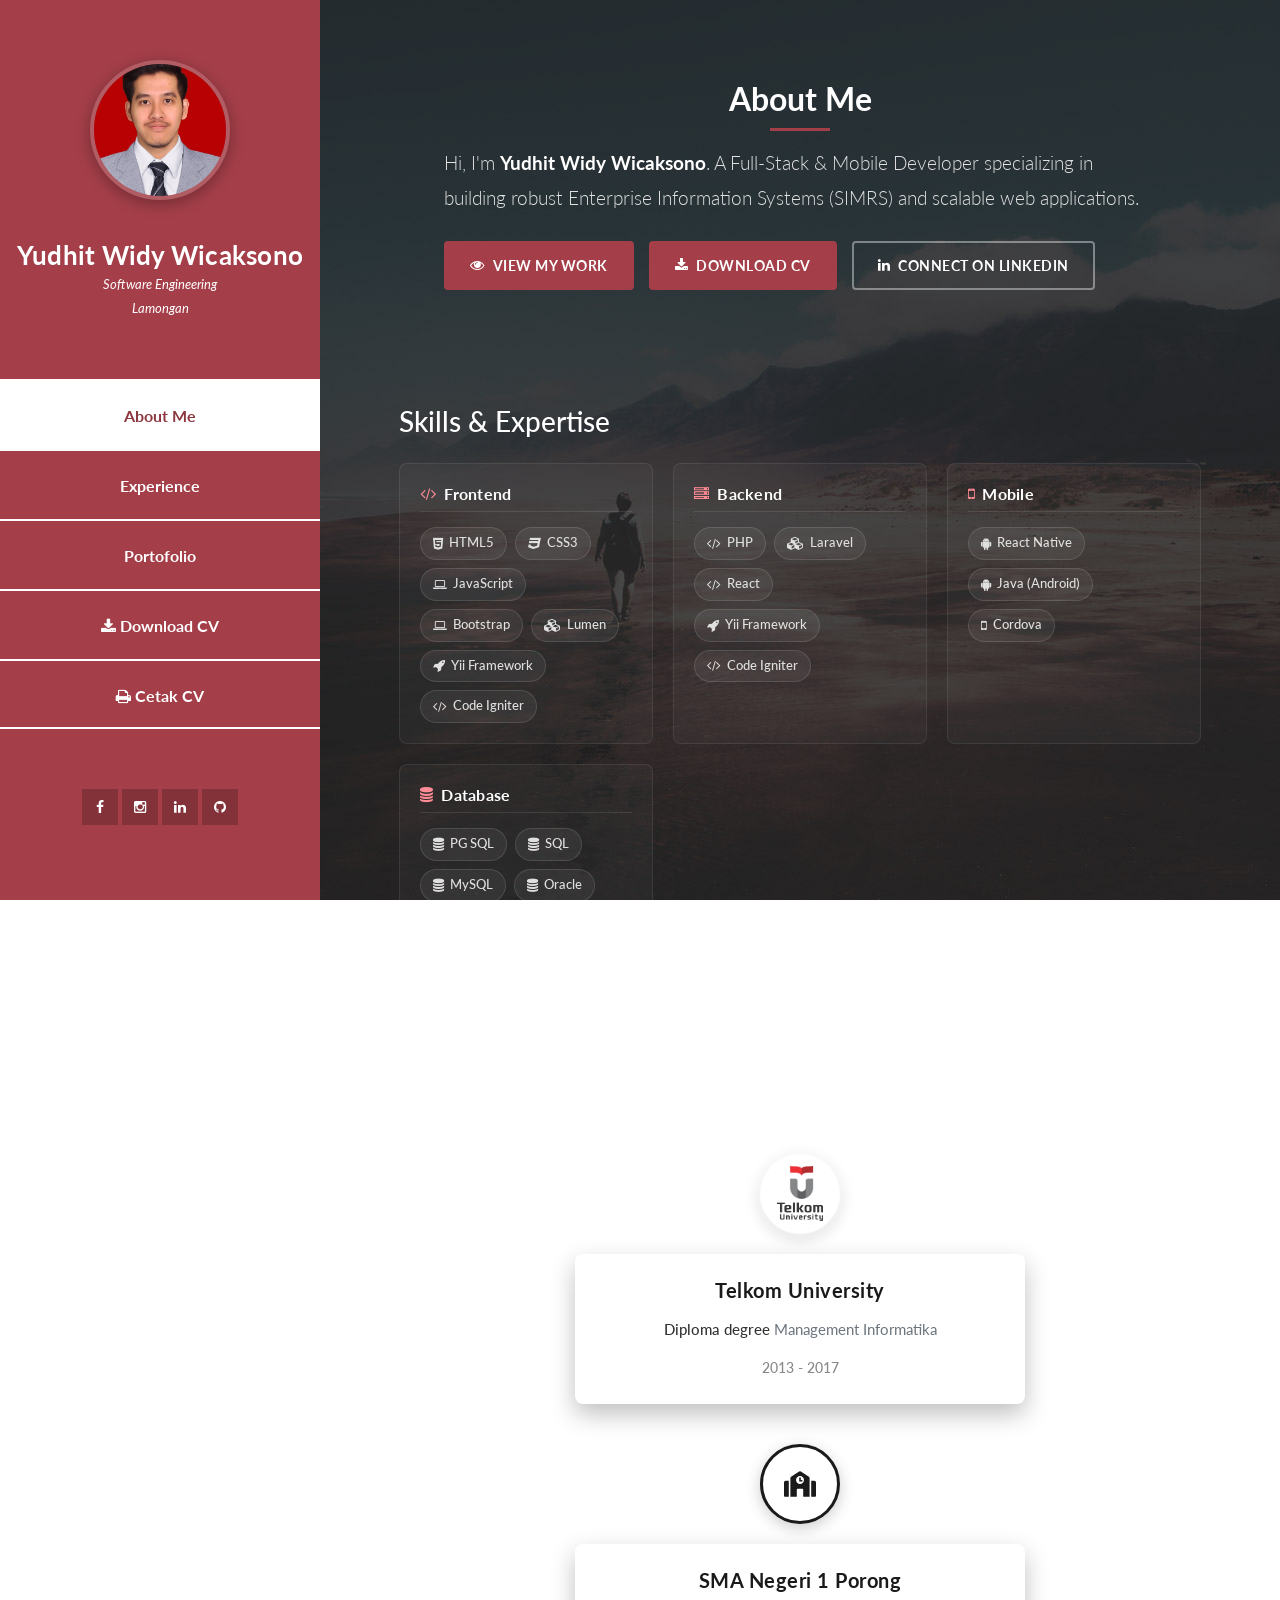
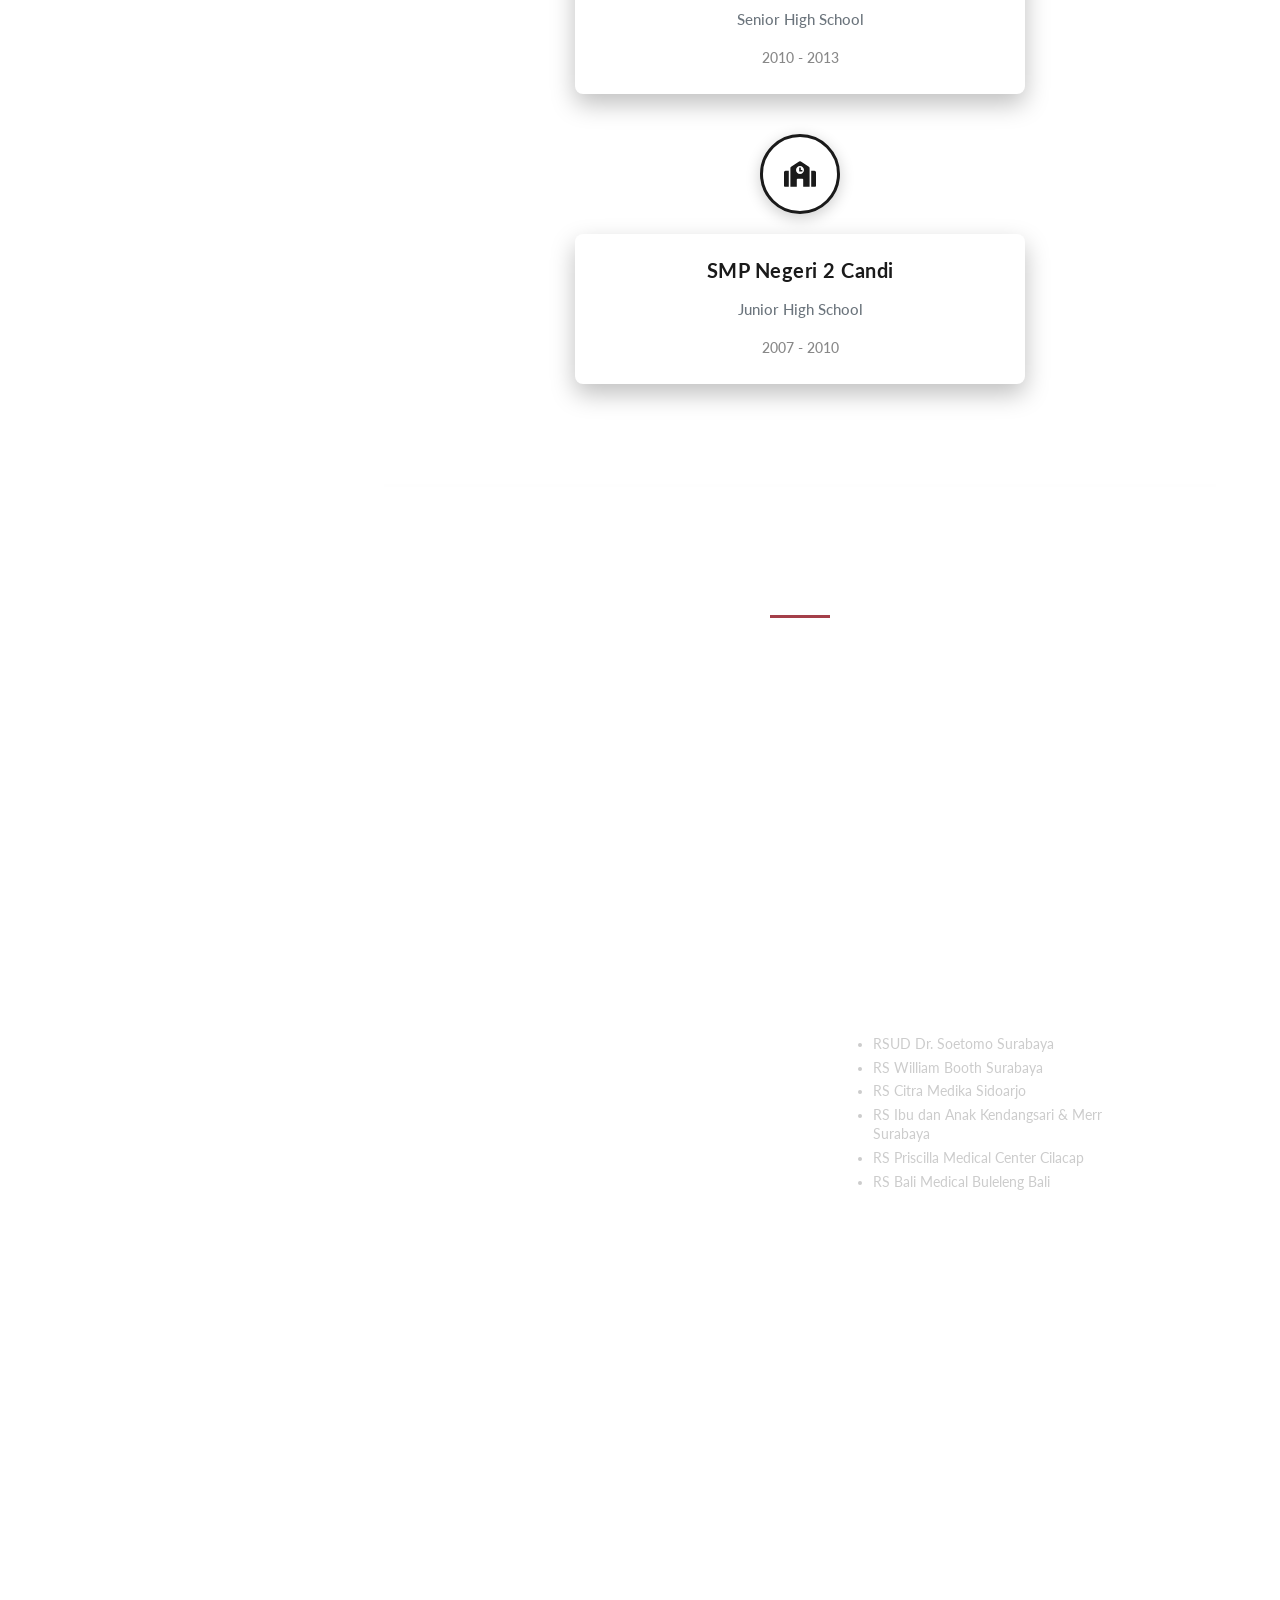
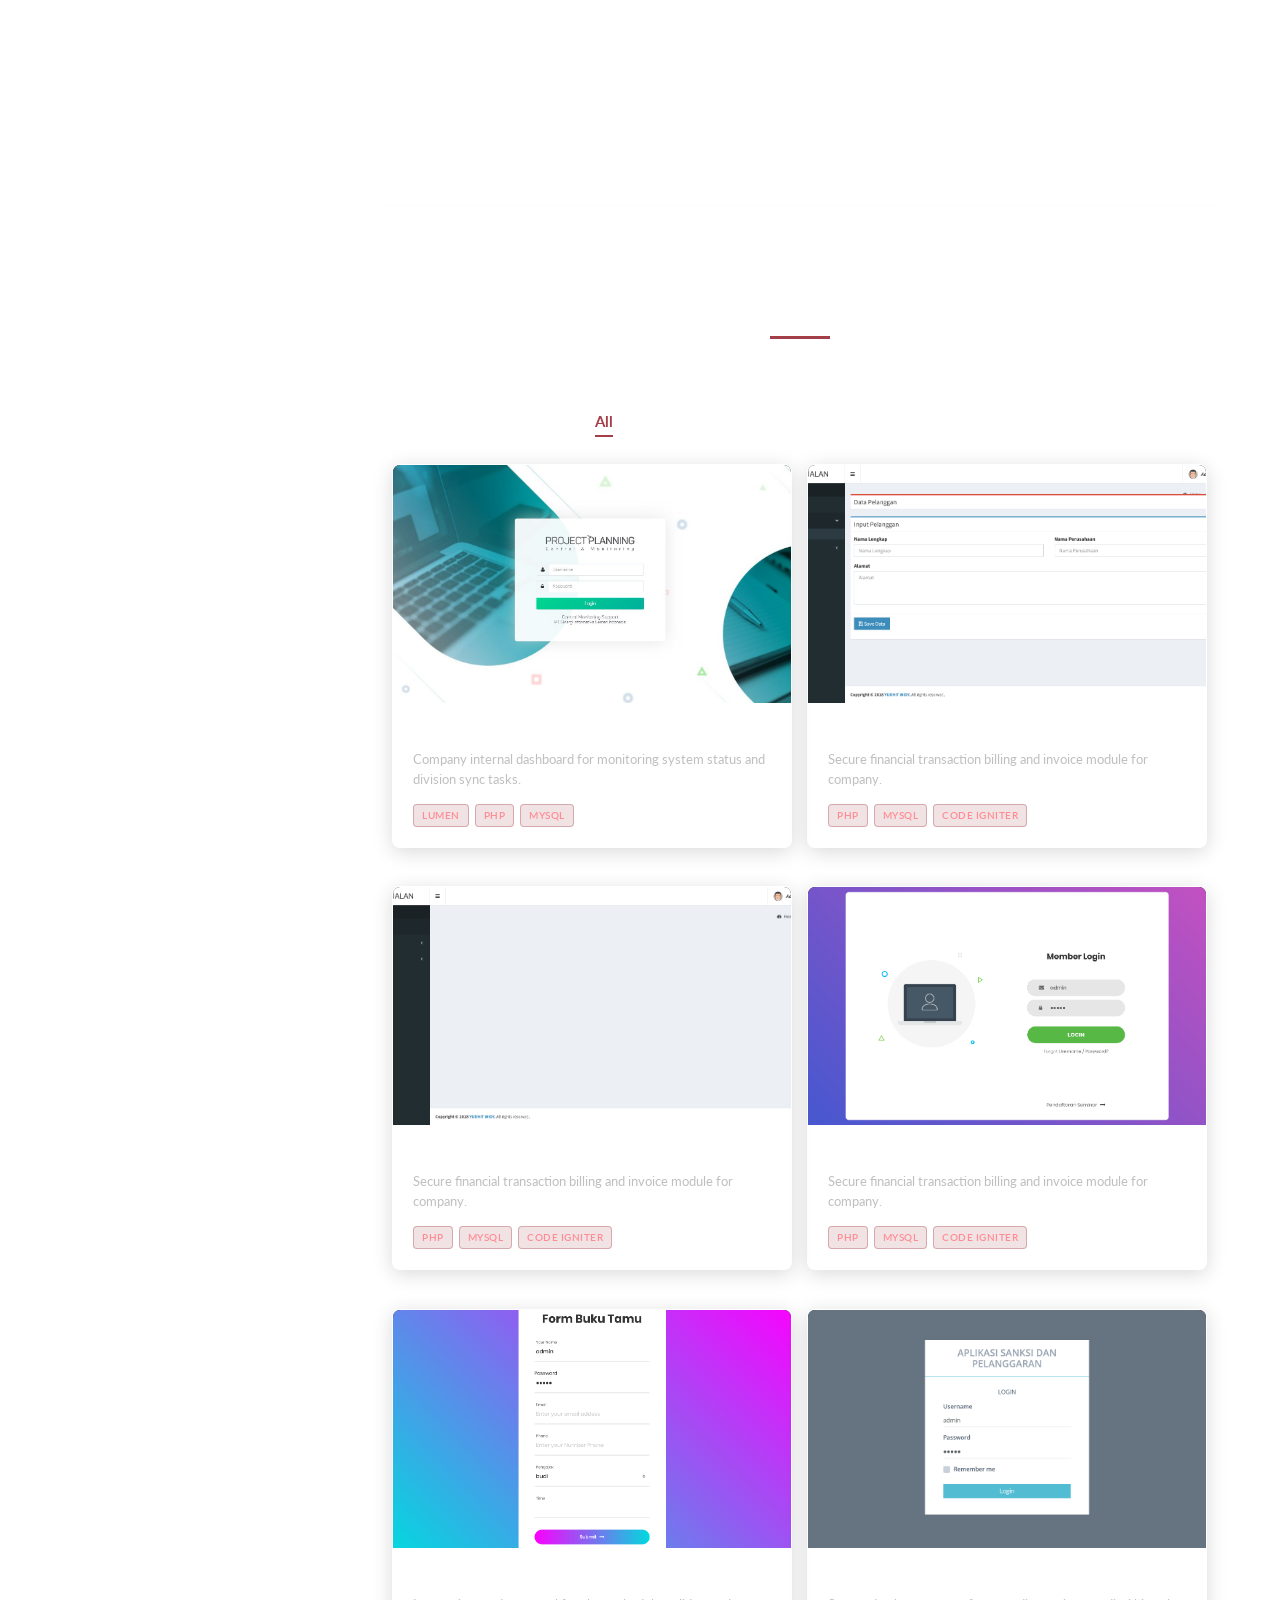
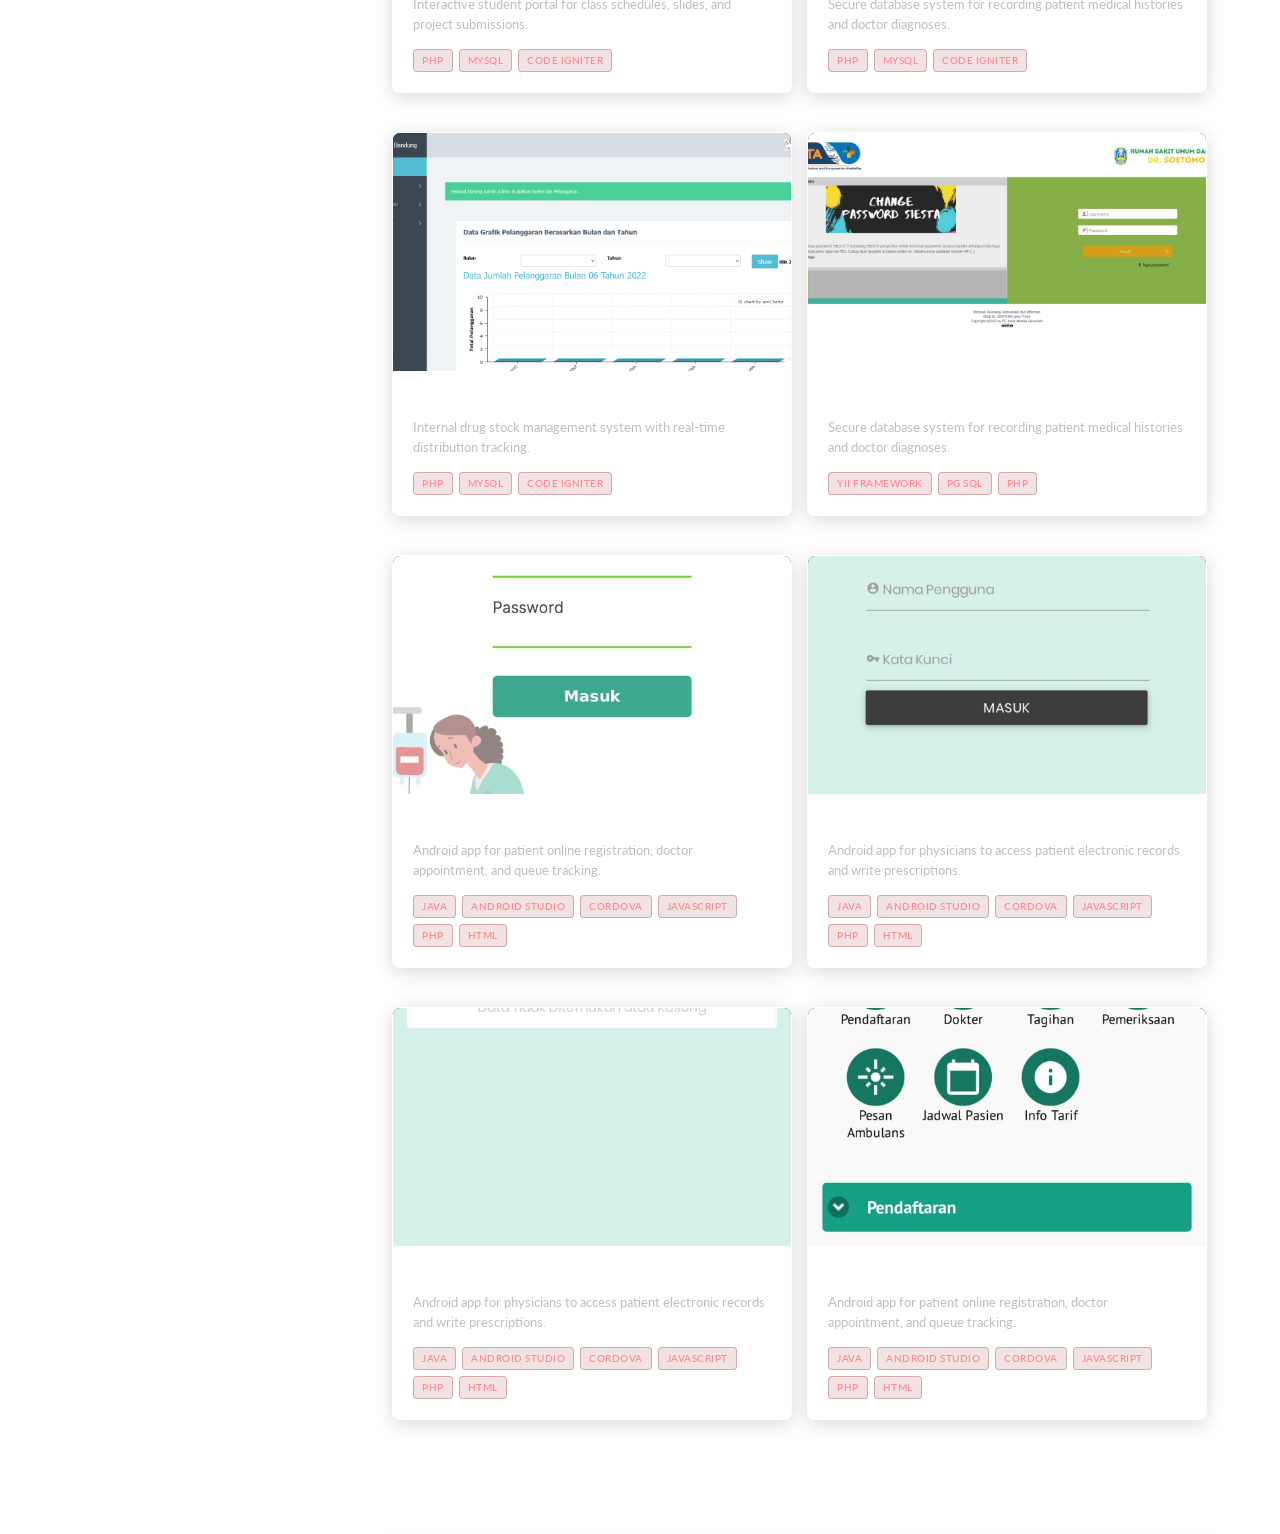
==== index.html @ b68ea15f "Auto update: 2026-10-12 09:58:04" ====
<!DOCTYPE html>
<html lang="en">

<head>
  <meta charset="utf-8" />
  <meta name="viewport" content="width=device-width, initial-scale=1, shrink-to-fit=no" />
  <meta name="description" content="" />
  <meta name="author" content="" />
  <link href="https://fonts.googleapis.com/css?family=Lato:100,300,400,700,900" rel="stylesheet" />

  <title>Portofolio || Yudhit Widy Wicaksono</title>
  <!--
Reflux Template
https://templatemo.com/tm-531-reflux
-->
  <!-- Bootstrap core CSS -->
  <link href="vendor/bootstrap/css/bootstrap.min.css" rel="stylesheet" />

  <!-- Additional CSS Files -->
  <link rel="stylesheet" href="assets/css/fontawesome.css" />
  <link rel="stylesheet" href="assets/css/templatemo-style.css" />
  <link rel="stylesheet" href="assets/css/owl.css" />
  <link rel="stylesheet" href="assets/css/lightbox.css" />
  <link rel="stylesheet" href="assets/css/custom-portfolio.css" />
</head>

<body>
  <div id="page-wraper">
    <!-- Sidebar Menu -->
    <div class="responsive-nav">
      <i class="fa fa-bars" id="menu-toggle"></i>
      <div id="menu" class="menu">
        <i class="fa fa-times" id="menu-close"></i>
        <div class="container">
          <div class="image">
            <a href="#"><img src="assets/images/photo.jpg" alt="" /></a>
          </div>
          <div class="author-content">
            <h4>Yudhit Widy Wicaksono</h4>
            <span>Software Engineering <br> Lamongan</span>
          </div>
          <nav class="main-nav" role="navigation">
            <ul class="main-menu">
              <li><a href="#section1">About Me</a></li>
              <li><a href="#section2">Experience</a></li>
              <li><a href="#section3">Portofolio</a></li>
              <li><a href="CV-Andhika-Widy-Nugroho.pdf" download="CV - Andhika Widy Nugroho.pdf"><i class="fa fa-download"></i> Download CV</a></li>
              <li><a href="cv.html" target="_blank"><i class="fa fa-print"></i> Cetak CV</a></li>
            </ul>
          </nav>
          <div class="social-network">
            <ul class="soial-icons">
              <li>
                <a href="#"><i class="fa fa-facebook"></i></a>
              </li>
              <li>
                <a href="https://www.instagram.com/yudhitwicaksono"><i class="fa fa-instagram"></i></a>
              </li>
              <li>
                <a href="https://www.linkedin.com/in/yudhit-widy-wicaksono-54a5a714a/"><i
                    class="fa fa-linkedin"></i></a>
              </li>
              <li>
                <a href="https://app.circleci.com/pipelines/github/yudhitwicaksono"><i class="fa fa-github"></i></a>
              </li>
            </ul>
          </div>
        </div>
      </div>
    </div>

    <section class="section about-me" id="section1" data-section="section1">
      <div class="container">
        <div class="section-heading">
          <h2>About Me</h2>
          <div class="line-dec"></div>
          <p class="hero-hook">
            Hi, I'm <strong>Yudhit Widy Wicaksono</strong>. A Full-Stack & Mobile Developer specializing in building
            robust Enterprise Information Systems (SIMRS) and scalable web applications.
          </p>
          <div class="cta-container">
            <a href="#section3" class="btn-custom btn-custom-primary"><i class="fa fa-eye"></i> View My Work</a>
            <a href="CV-Andhika-Widy-Nugroho.pdf" download="CV - Andhika Widy Nugroho.pdf" class="btn-custom btn-custom-primary"><i class="fa fa-download"></i> Download CV</a>
            <a href="https://www.linkedin.com/in/yudhit-widy-wicaksono-54a5a714a/" target="_blank"
              class="btn-custom btn-custom-secondary"><i class="fa fa-linkedin"></i> Connect on LinkedIn</a>
          </div>
        </div>
        <div class="left-image-post">
          <div class="row">
            <div class="col-md-12">
              <h3>Skills & Expertise</h3>
              <div class="skills-grid">

                <!-- Frontend Category -->
                <div class="skill-category">
                  <h4><i class="fa fa-code"></i> Frontend</h4>
                  <div class="skill-badges">
                    <span class="skill-badge"><i class="fa fa-html5"></i> HTML5</span>
                    <span class="skill-badge"><i class="fa fa-css3"></i> CSS3</span>
                    <span class="skill-badge"><i class="fa fa-laptop"></i> JavaScript</span>
                    <span class="skill-badge"><i class="fa fa-laptop"></i> Bootstrap</span>
                    <span class="skill-badge"><i class="fa fa-cubes"></i> Lumen</span>
                    <span class="skill-badge"><i class="fa fa-rocket"></i> Yii Framework</span>
                    <span class="skill-badge"><i class="fa fa-code"></i> Code Igniter</span>
                  </div>
                </div>

                <!-- Backend Category -->
                <div class="skill-category">
                  <h4><i class="fa fa-server"></i> Backend</h4>
                  <div class="skill-badges">
                    <span class="skill-badge"><i class="fa fa-code"></i> PHP</span>
                    <span class="skill-badge"><i class="fa fa-cubes"></i> Laravel</span>
                    <span class="skill-badge"><i class="fa fa-code"></i> React</span>
                    <span class="skill-badge"><i class="fa fa-rocket"></i> Yii Framework</span>
                    <span class="skill-badge"><i class="fa fa-code"></i> Code Igniter</span>
                  </div>
                </div>

                <!-- Mobile Category -->
                <div class="skill-category">
                  <h4><i class="fa fa-mobile"></i> Mobile</h4>
                  <div class="skill-badges">
                    <span class="skill-badge"><i class="fa fa-android"></i> React Native</span>
                    <span class="skill-badge"><i class="fa fa-android"></i> Java (Android)</span>
                    <span class="skill-badge"><i class="fa fa-mobile"></i> Cordova</span>
                  </div>
                </div>

                <!-- Database Category -->
                <div class="skill-category">
                  <h4><i class="fa fa-database"></i> Database</h4>
                  <div class="skill-badges">
                    <span class="skill-badge"><i class="fa fa-database"></i> PG SQL</span>
                    <span class="skill-badge"><i class="fa fa-database"></i> SQL</span>
                    <span class="skill-badge"><i class="fa fa-database"></i> MySQL</span>
                    <span class="skill-badge"><i class="fa fa-database"></i> Oracle</span>
                  </div>
                </div>

              </div>
            </div>
          </div>
        </div>
        <div class="right-image-post">
          <div class="row">
            <div class="col-md-12">
              <div class="education-section">
                <h3>Education</h3>
                <div class="timeline-container">
                  <div class="timeline-line"></div>
                  <!-- Telkom University Node -->
                  <div class="timeline-item">
                    <div class="timeline-node timeline-node-glow">
                      <img src="assets/images/telkom-logo.png" alt="Telkom University Logo" class="timeline-logo" />
                    </div>
                    <div class="timeline-card">
                      <h4>Telkom University</h4>
                      <p class="timeline-subtitle">Diploma degree <span class="text-muted">Management Informatika</span>
                      </p>
                      <p class="timeline-date">2013 - 2017</p>
                    </div>
                  </div>
                  <!-- SMA Negeri 1 Porong Node -->
                  <div class="timeline-item">
                    <div class="timeline-node timeline-node-dark-border">
                      <svg class="timeline-svg" xmlns="http://www.w3.org/2000/svg" viewBox="0 0 640 512">
                        <path fill="currentColor"
                          d="M0 224v272c0 8.84 7.16 16 16 16h80V192H32c-17.67 0-32 14.33-32 32zm360-48h-24v-40c0-4.42-3.58-8-8-8h-16c-4.42 0-8 3.58-8 8v64c0 4.42 3.58 8 8 8h48c4.42 0 8-3.58 8-8v-16c0-4.42-3.58-8-8-8zm137.75-63.96l-160-106.67a32.02 32.02 0 0 0-35.5 0l-160 106.67A32.002 32.002 0 0 0 128 138.66V512h128V368c0-8.84 7.16-16 16-16h96c8.84 0 16 7.16 16 16v144h128V138.67c0-10.7-5.35-20.7-14.25-26.63zM320 256c-44.18 0-80-35.82-80-80s35.82-80 80-80 80 35.82 80 80-35.82 80-80 80zm288-64h-64v320h80c8.84 0 16-7.16 16-16V224c0-17.67-14.33-32-32-32z" />
                      </svg>
                    </div>
                    <div class="timeline-card">
                      <h4>SMA Negeri 1 Porong</h4>
                      <p class="timeline-subtitle text-muted">Senior High School</p>
                      <p class="timeline-date">2010 - 2013</p>
                    </div>
                  </div>
                  <!-- SMP Negeri 2 Candi Node -->
                  <div class="timeline-item">
                    <div class="timeline-node timeline-node-dark-border">
                      <svg class="timeline-svg" xmlns="http://www.w3.org/2000/svg" viewBox="0 0 640 512">
                        <path fill="currentColor"
                          d="M0 224v272c0 8.84 7.16 16 16 16h80V192H32c-17.67 0-32 14.33-32 32zm360-48h-24v-40c0-4.42-3.58-8-8-8h-16c-4.42 0-8 3.58-8 8v64c0 4.42 3.58 8 8 8h48c4.42 0 8-3.58 8-8v-16c0-4.42-3.58-8-8-8zm137.75-63.96l-160-106.67a32.02 32.02 0 0 0-35.5 0l-160 106.67A32.002 32.002 0 0 0 128 138.66V512h128V368c0-8.84 7.16-16 16-16h96c8.84 0 16 7.16 16 16v144h128V138.67c0-10.7-5.35-20.7-14.25-26.63zM320 256c-44.18 0-80-35.82-80-80s35.82-80 80-80 80 35.82 80 80-35.82 80-80 80zm288-64h-64v320h80c8.84 0 16-7.16 16-16V224c0-17.67-14.33-32-32-32z" />
                      </svg>
                    </div>
                    <div class="timeline-card">
                      <h4>SMP Negeri 2 Candi</h4>
                      <p class="timeline-subtitle text-muted">Junior High School</p>
                      <p class="timeline-date">2007 - 2010</p>
                    </div>
                  </div>
                </div>
              </div>
            </div>
          </div>
        </div>
      </div>
    </section>

    <section class="section my-services" id="section2" data-section="section2">
      <div class="container">
        <div class="section-heading">
          <h2>Work Experience</h2>
          <div class="line-dec"></div>
        </div>
        <!-- Row 1: RSUD Dr Soetomo & PT Inova Medika Solusindo -->
        <div class="row">
          <div class="col-md-6">
            <div class="service-item">
              <h4>Senior Web & Mobile Developer</h4>
              <h4>RSUD Dr Soetomo</h4>
              <p>
                Directing the continuous development and integration of the web-based Hospital Information System
                (SIMRS) and upcoming mobile health applications, ensuring high availability, compliance, and optimized
                performance for medical staff and patients.<br><br>
                Oktober 2022 - Present
              </p>
            </div>
          </div>
          <div class="col-md-6">
            <div class="service-item">
              <h4>Senior Web & Mobile Developer</h4>
              <h4>PT. Inova Medika Solusindo</h4>
              <p>
                Designed and developed core modules for the Hospital Information System (SIMRS) using Yii Framework,
                successfully deployed across 6+ major hospitals to improve administrative workflow efficiency:
              <ul class="hospital-list">
                <li>RSUD Dr. Soetomo Surabaya</li>
                <li>RS William Booth Surabaya</li>
                <li>RS Citra Medika Sidoarjo</li>
                <li>RS Ibu dan Anak Kendangsari & Merr Surabaya</li>
                <li>RS Priscilla Medical Center Cilacap</li>
                <li>RS Bali Medical Buleleng Bali</li>
              </ul>
              <br>
              April 2019 - September 2022
              </p>
            </div>
          </div>
        </div>
        <!-- Row 2: PT Sinergi Informatika Semen Indonesia & PT WebHozz Media -->
        <div class="row">
          <div class="col-md-6">
            <div class="service-item">
              <h4>Web Developer</h4>
              <h4>PT. Sinergi Informatika Semen Indonesia</h4>
              <p>
                Architected and implemented a secure web-based internal company information system with the Laravel
                framework to streamline data synchronization and communication across divisions. <br><br> Oktober 2018 -
                April 2019
              </p>
            </div>
          </div>
          <div class="col-md-6">
            <div class="service-item">
              <h4>Web & Android Development Trainer</h4>
              <h4>PT. WebHozz Media</h4>
              <p>
                Delivered professional training programs in Web Design (HTML/CSS) and Android Development (Cordova/PHP),
                mentoring 50+ students and professionals in building responsive apps. <br><br> Februari 2018 - Oktober
                2018
              </p>
            </div>
          </div>
        </div>
      </div>
    </section>

    <section class="section my-work" id="section3" data-section="section3">
      <div class="container">
        <div class="section-heading">
          <h2>Portofolio</h2>
          <div class="line-dec"></div>
        </div>
        <div class="row">
          <div class="isotope-wrapper">
            <form class="isotope-toolbar">
              <label><input type="radio" data-type="*" checked="" name="isotope-filter" />
                <span>all</span></label>
              <label><input type="radio" data-type="mobile" name="isotope-filter" />
                <span>Mobile App</span></label>
              <label><input type="radio" data-type="web" name="isotope-filter" />
                <span>Web Developer</span></label>
              <label><input type="radio" data-type="sisfo" name="isotope-filter" />
                <span>Information System</span></label>
            </form>
            <div class="isotope-box">
              <!-- Project 1 (Web) -->
              <div class="isotope-item" data-type="web">
                <div class="portfolio-card">
                  <div class="card-img-wrapper">
                    <img src="assets/images/photo_1.jpg" alt="SISI Internal Dashboard" />
                  </div>
                  <div class="card-info">
                    <h4>Project Planning</h4>
                    <p>Company internal dashboard for monitoring system status and division sync tasks.</p>
                    <div class="card-tags">
                      <span class="card-tag">Lumen</span>
                      <span class="card-tag">PHP</span>
                      <span class="card-tag">MySQL</span>
                    </div>
                  </div>
                </div>
              </div>

              <!-- Project 2 (sisfo) -->
              <div class="isotope-item" data-type="sisfo">
                <div class="portfolio-card">
                  <div class="card-img-wrapper">
                    <img src="assets/images/photo_2.png" alt="Asset Management System" />
                  </div>
                  <div class="card-info">
                    <h4>Asset Management System</h4>
                    <p>Secure financial transaction billing and invoice module for company.</p>
                    <div class="card-tags">
                      <span class="card-tag">PHP</span>
                      <span class="card-tag">MySQL</span>
                      <span class="card-tag">Code Igniter</span>
                    </div>
                  </div>
                </div>
              </div>

              <!-- Project 3 (sisfo) -->
              <div class="isotope-item" data-type="sisfo">
                <div class="portfolio-card">
                  <div class="card-img-wrapper">
                    <img src="assets/images/photo_3.png" alt="Asset Management System" />
                  </div>
                  <div class="card-info">
                    <h4>Asset Management System</h4>
                    <p>Secure financial transaction billing and invoice module for company.</p>
                    <div class="card-tags">
                      <span class="card-tag">PHP</span>
                      <span class="card-tag">MySQL</span>
                      <span class="card-tag">Code Igniter</span>
                    </div>
                  </div>
                </div>
              </div>

              <!-- Project 4 (sisfo) -->
              <div class="isotope-item" data-type="sisfo">
                <div class="portfolio-card">
                  <div class="card-img-wrapper">
                    <img src="assets/images/photo_4.png" alt="Asset Management System" />
                  </div>
                  <div class="card-info">
                    <h4>Asset Management System</h4>
                    <p>Secure financial transaction billing and invoice module for company.</p>
                    <div class="card-tags">
                      <span class="card-tag">PHP</span>
                      <span class="card-tag">MySQL</span>
                      <span class="card-tag">Code Igniter</span>
                    </div>
                  </div>
                </div>
              </div>

              <!-- Project 5 (sisfo) -->
              <div class="isotope-item" data-type="sisfo">
                <div class="portfolio-card">
                  <div class="card-img-wrapper">
                    <img src="assets/images/photo_5.png" alt="WebHozz Student Hub" />
                  </div>
                  <div class="card-info">
                    <h4>WebHozz Student Hub</h4>
                    <p>Interactive student portal for class schedules, slides, and project submissions.</p>
                    <div class="card-tags">
                      <span class="card-tag">PHP</span>
                      <span class="card-tag">MySQL</span>
                      <span class="card-tag">Code Igniter</span>
                    </div>
                  </div>
                </div>
              </div>

              <!-- Project 6 (Information System) -->
              <div class="isotope-item" data-type="sisfo">
                <div class="portfolio-card">
                  <div class="card-img-wrapper">
                    <img src="assets/images/photo_6.png" alt="Sanksi Management System" />
                  </div>
                  <div class="card-info">
                    <h4>SI Sanksi dan Pelanggaran</h4>
                    <p>Secure database system for recording patient medical histories and doctor diagnoses.</p>
                    <div class="card-tags">
                      <span class="card-tag">PHP</span>
                      <span class="card-tag">MySQL</span>
                      <span class="card-tag">Code Igniter</span>
                    </div>
                  </div>
                </div>
              </div>

              <!-- Project 7 (Information System) -->
              <div class="isotope-item" data-type="sisfo">
                <div class="portfolio-card">
                  <div class="card-img-wrapper">
                    <img src="assets/images/photo_7.png" alt="Sanksi Management System" />
                  </div>
                  <div class="card-info">
                    <h4>SI Sanksi dan Pelanggaran</h4>
                    <p>Internal drug stock management system with real-time distribution tracking.</p>
                    <div class="card-tags">
                      <span class="card-tag">PHP</span>
                      <span class="card-tag">MySQL</span>
                      <span class="card-tag">Code Igniter</span>
                    </div>
                  </div>
                </div>
              </div>

              <!-- Project 8 (Web) -->
              <div class="isotope-item" data-type="Web">
                <div class="portfolio-card">
                  <div class="card-img-wrapper">
                    <img src="assets/images/photo_8.jpg" alt="SIMRS Electronic Medical Records" />
                  </div>
                  <div class="card-info">
                    <h4>SIMRS Electronic Medical Records</h4>
                    <p>Secure database system for recording patient medical histories and doctor diagnoses.</p>
                    <div class="card-tags">
                      <span class="card-tag">Yii Framework</span>
                      <span class="card-tag">PG SQL</span>
                      <span class="card-tag">PHP</span>
                    </div>
                  </div>
                </div>
              </div>

              <!-- Project 9 (Mobile) -->
              <div class="isotope-item" data-type="mobile">
                <div class="portfolio-card">
                  <div class="card-img-wrapper">
                    <img src="assets/images/photo_9.jpg" alt="SIMRS Mobile Patient App" />
                  </div>
                  <div class="card-info">
                    <h4>SIMRS Mobile Patient App</h4>
                    <p>Android app for patient online registration, doctor appointment, and queue tracking.</p>
                    <div class="card-tags">
                      <span class="card-tag">Java</span>
                      <span class="card-tag">Android Studio</span>
                      <span class="card-tag">Cordova</span>
                      <span class="card-tag">JavaScript</span>
                      <span class="card-tag">PHP</span>
                      <span class="card-tag">HTML</span>
                    </div>
                  </div>
                </div>
              </div>

              <!-- Project 10 (Mobile) -->
              <div class="isotope-item" data-type="mobile">
                <div class="portfolio-card">
                  <div class="card-img-wrapper">
                    <img src="assets/images/photo_10.jpg" alt="SIMRS Mobile Doctor App" />
                  </div>
                  <div class="card-info">
                    <h4>SIMRS Mobile Doctor App</h4>
                    <p>Android app for physicians to access patient electronic records and write prescriptions.</p>
                    <div class="card-tags">
                      <span class="card-tag">Java</span>
                      <span class="card-tag">Android Studio</span>
                      <span class="card-tag">Cordova</span>
                      <span class="card-tag">JavaScript</span>
                      <span class="card-tag">PHP</span>
                      <span class="card-tag">HTML</span>
                    </div>
                  </div>
                </div>
              </div>

              <!-- Project 11 (Mobile) -->
              <div class="isotope-item" data-type="mobile">
                <div class="portfolio-card">
                  <div class="card-img-wrapper">
                    <img src="assets/images/photo_12.jpg" alt="SIMRS Mobile Doctor App" />
                  </div>
                  <div class="card-info">
                    <h4>SIMRS Mobile Doctor App</h4>
                    <p>Android app for physicians to access patient electronic records and write prescriptions.</p>
                    <div class="card-tags">
                      <span class="card-tag">Java</span>
                      <span class="card-tag">Android Studio</span>
                      <span class="card-tag">Cordova</span>
                      <span class="card-tag">JavaScript</span>
                      <span class="card-tag">PHP</span>
                      <span class="card-tag">HTML</span>
                    </div>
                  </div>
                </div>
              </div>

              <!-- Project 12 (Mobile) -->
              <div class="isotope-item" data-type="mobile">
                <div class="portfolio-card">
                  <div class="card-img-wrapper">
                    <img src="assets/images/photo_14.jpg" alt="SIMRS Mobile Patient App" />
                  </div>
                  <div class="card-info">
                    <h4>SIMRS Mobile Patient App</h4>
                    <p>Android app for patient online registration, doctor appointment, and queue tracking.</p>
                    <div class="card-tags">
                      <span class="card-tag">Java</span>
                      <span class="card-tag">Android Studio</span>
                      <span class="card-tag">Cordova</span>
                      <span class="card-tag">JavaScript</span>
                      <span class="card-tag">PHP</span>
                      <span class="card-tag">HTML</span>
                    </div>
                  </div>
                </div>
              </div>
            </div>
          </div>
        </div>
      </div>
    </section>
  </div>

  <!-- Scripts -->
  <!-- Bootstrap core JavaScript -->
  <script src="vendor/jquery/jquery.min.js"></script>
  <script src="vendor/bootstrap/js/bootstrap.bundle.min.js"></script>

  <script src="assets/js/isotope.min.js"></script>
  <script src="assets/js/owl-carousel.js"></script>
  <script src="assets/js/lightbox.js"></script>
  <script src="assets/js/custom.js"></script>
  <script>
    //according to loftblog tut
    $(".main-menu li:first").addClass("active");

    var showSection = function showSection(section, isAnimate) {
      var direction = section.replace(/#/, ""),
        reqSection = $(".section").filter(
          '[data-section="' + direction + '"]'
        ),
        reqSectionPos = reqSection.offset().top - 0;

      if (isAnimate) {
        $("body, html").animate(
          {
            scrollTop: reqSectionPos
          },
          800
        );
      } else {
        $("body, html").scrollTop(reqSectionPos);
      }
    };

    var checkSection = function checkSection() {
      $(".section").each(function () {
        var $this = $(this),
          topEdge = $this.offset().top - 80,
          bottomEdge = topEdge + $this.height(),
          wScroll = $(window).scrollTop();
        if (topEdge < wScroll && bottomEdge > wScroll) {
          var currentId = $this.data("section"),
            reqLink = $("a").filter("[href*=\\#" + currentId + "]");
          reqLink
            .closest("li")
            .addClass("active")
            .siblings()
            .removeClass("active");
        }
      });
    };

    $(".main-menu, .cta-container").on("click", "a", function (e) {
      var href = $(this).attr("href");
      if (href && href.startsWith("#")) {
        e.preventDefault();
        showSection(href, true);
      }
    });

    $(window).scroll(function () {
      checkSection();
    });
  </script>
</body>

</html>
---- assets/css/templatemo-style.css ----
/*

Reflux Template

https://templatemo.com/tm-531-reflux

*/

@import url(fontawesome.css);
@import url("https://fonts.googleapis.com/css?family=Lato:100,300,400,700,900");
body {
    font-family: 'Lato', sans-serif;
}

#page-wraper {
    background: url(../images/page-bg.jpg) no-repeat center center fixed;
    -webkit-background-size: cover;
    -moz-background-size: cover;
    -o-background-size: cover;
    background-size: cover;
    width: 100%;
}


/* Basic */

body {
    overflow-x: hidden;
}

input,
select,
textarea {
    outline: none;
}

a,
a:hover {
    text-decoration: none;
}

p {
    font-size: 16px;
    line-height: 24px;
    color: #fff;
}

h4 {
    font-size: 26px;
    font-weight: 700;
    color: #fff;
    letter-spacing: 0.25px;
}

img {
    width: 100%;
    overflow: hidden;
}

ul {
    padding: 0;
    margin: 0;
    list-style: none;
}

ul li {
    display: inline-block;
}

html {
    -webkit-box-sizing: border-box;
    -moz-box-sizing: border-box;
    box-sizing: border-box;
}

*,
*:before,
*:after {
    -webkit-box-sizing: inherit;
    -moz-box-sizing: inherit;
    box-sizing: inherit;
}

.clearfix {
    zoom: 1;
}

.clearfix:before,
.clearfix:after {
    content: "";
    display: table;
}

.clearfix:after {
    clear: both;
}

.container {
    margin: 0 auto;
}

.main-nav {
    text-align: center;
}

.main-nav li:last-child a {
    border-bottom: 2px solid #fff;
}

.main-nav li {
    display: block;
}

.main-nav li a {
    height: 70px;
    line-height: 70px;
    display: inline-block;
    font-size: 16px;
    font-weight: 700;
    color: #fff;
    width: 100%;
    transition: all 0.5s;
    border-top: 2px solid #fff;
}

.main-nav li:hover a,
.main-nav li.active a {
    background: #fff;
    color: #8c363e;
}

/* Sidebar Menu */

.menu .image {
    margin-top: 60px;
}

.menu .image img {
    width: 140px;
    text-align: center;
}

.menu .author-content {
    margin: 40px 0px 60px 0px;
}

.menu .author-content h4 {
    margin-bottom: 0px;
}

.menu .author-content span {
    font-size: 13px;
    font-style: italic;
    color: #fff;
}

.menu .social-network {
    margin-top: 60px;
}

.menu .social-network ul li {
    margin: 0 3px;
}

.menu .social-network ul li a {
    width: 40px;
    height: 40px;
    display: inline-block;
    text-align: center;
    line-height: 40px;
    background-color: rgba(0, 0, 0, 0.2);
    color: #fff;
    font-size: 14px;
    transition: all 0.5s;
}

.menu .social-network ul li a:hover {
    background-color: #fff;
    color: #a43f49;
}

.menu .copyright-text {
    position: relative;
    margin-top: 60px;
}

.menu .copyright-text p {
    border-top: 1px solid rgba(250, 250, 250, 0.1);
    display: inline-block;
    width: 100%;
    padding-left: 30px;
    padding-right: 30px;
    padding-top: 30px;
    font-size: 13px;
}

.menu:before,
.menu:after {
    content: "";
    display: table;
}

.menu:after {
    clear: both;
}

.menu a {
    text-decoration: none;
    color: inherit;
}

.menu {
    text-align: center;
}

.menu::-webkit-scrollbar {
    display: none;
}

.menu {
    left: 10%;
  -webkit-transition: -webkit-transform 233ms cubic-bezier(0, 0, 0.21, 1);
  -webkit-overflow-scrolling: touch;
  background-color: #a43f49;
  box-sizing: border-box;
  height: 100vh;  
  max-height: 100vh !important;
  max-width: 80vw !important;
  min-width: 45px !important;
  outline: none;
  overflow-x: hidden !important;
  overflow-y: auto !important;
  padding: 0;
  position: fixed !important;
  top: calc(0px);  
  width: 20%;
  will-change: transform;
  z-index: 9999 !important;
}

.menu-toggle {
  color: #fff;
  cursor: pointer;
  font-size: 25px;
  position: fixed;
  right: 25px;
  top: 25px;
}

#menu-toggle {
    z-index: 999;
    cursor: pointer;
    position: fixed;
    top: 0;
    left: 0;
    color: #a43f49;
    background-color: #fff;
    width: 60px;
    height: 60px;
    text-align: center;
    display: inline-block;
    line-height: 60px;
}

.menu-close {
  cursor: pointer;
}

#menu-close {
    cursor: pointer;
    text-align: right;
    color: #a43f49;
    background-color: #fff;
    width: 100%;
    height: 60px;
    text-align: center;
    display: inline-block;
    line-height: 60px;
}


/* Section */

.section {
    color: #fff;
    width: 55%;
    right: 10%;
    left: 35%;
    position: relative;
    min-height: 100vh;
    padding-bottom: 80px;
    border-bottom: 3px solid rgba(250, 250, 250, 0.25);
}

.section-heading {
    text-align: center;
    padding: 80px 45px;
}

.section-heading h2 {
    font-size: 32px;
    font-weight: 700;
    color: #fff;
}

.section-heading .line-dec {
    width: 60px;
    height: 3px;
    background-color: #a43f49;
    margin: 10px auto;
}

.section-heading span {
    margin-top: 5px;
    font-size: 16px;
    color: #fff;
    letter-spacing: 0.5px;
}


/* Buttons */

.white-button a {
    display: inline-block;
    padding: 12px 20px;
    background-color: #fff;
    color: #a43f49;
    font-size: 13px;
    font-weight: 800;
    letter-spacing: 0.5px;
    text-transform: uppercase;
    transition: all 0.5s;
}

.white-button a:hover {
    background-color: #a43f49;
    color: #fff;
}

button {
    display: inline-block;
    padding: 10px 20px;
    background-color: #fff;
    color: #a43f49;
    font-size: 12px;
    font-weight: 800;
    letter-spacing: 0.5px;
    text-transform: uppercase;
    transition: all 0.5s;
    border: none;
    outline: none;
    cursor: pointer;
}

button:hover {
    outline: none;
    background-color: #a43f49;
    color: #fff;
}


/* Left & Right Post */

.right-image-post {
    margin-top: 60px;
    padding-top: 60px;
    border-top: 2px solid rgba(250, 250, 250, 0.1);
}

.left-image img,
.right-image img {
    border-radius: 5px;
}

.right-image-post h4,
.left-image-post h4 {
    margin-top: 30px;
}

.right-image-post p,
.left-image-post p {
    margin-top: 20px;
}

.right-image-post .white-button,
.left-image-post .white-button {
    margin-top: 30px;
}


/* Services */

.my-services .col-md-6 {
    padding-left: 5px;
    padding-right: 5px;
}

.service-item {
    margin-bottom: 10px;
    padding: 50px;
    background-color: rgba(250, 250, 250, 0.1);
    transition: all 0.5s;
}

.service-item h4 {
    transition: all 0.5s;
}

.service-item p {
    transition: all 0.5s;
}

.service-item:hover {
    background-color: rgba(250, 250, 250, 1);
}

.service-item:hover h4 {
    color: #1e1e1e;
}

.service-item:hover p {
    color: #4a4a4a;
}

.service-item .service-icon {
    width: 70px;
    height: 70px;
    display: inline-block;
    margin-bottom: 30px;
    background-size: cover;
    background-repeat: no-repeat;
    transition: all 0.5s;
}

.service-item .first-service-icon {
    background-image: url(../images/first-white-icon.png);
}

.service-item:hover .first-service-icon {
    background-image: url(../images/first-main-icon.png);
}

.service-item .second-service-icon {
    background-image: url(../images/second-white-icon.png);
}

.service-item:hover .second-service-icon {
    background-image: url(../images/second-main-icon.png);
}

.service-item .third-service-icon {
    background-image: url(../images/third-white-icon.png);
}

.service-item:hover .third-service-icon {
    background-image: url(../images/third-main-icon.png);
}

.service-item .fourth-service-icon {
    background-image: url(../images/fourth-white-icon.png);
}

.service-item:hover .fourth-service-icon {
    background-image: url(../images/fourth-main-icon.png);
}


/* My Work */

section.my-work .section-heading {
    text-align: center;
    padding: 80px 45px 50px 45px;
}

.isotope-wrapper {
    position: relative;
    width: 100%;
    margin: auto;
}

.isotope-toolbar input[type="radio"] {
    display: none;
}

.isotope-toolbar span {
    text-transform: capitalize;
    display: inline-block;
    margin-right: 15px;
    padding-bottom: 3px;
    font-size: 15px;
    font-weight: 700;
    border-bottom: 2px solid transparent;
    transform: ease-in-out 0.5s;
    cursor: pointer;
}

.isotope-toolbar input[type="radio"]:checked + span {
    color: #a43f49;
    border-bottom: 2px solid #a43f49;
}

.isotope-box {
    position: relative;
    width: 100%;
}

.isotope-toolbar {
    text-align: center;
    margin: 10px;
}

.isotope-toolbar p {
    border-top: 1px solid #fff;
    padding-top: 15px;
}

.isotope-toolbar a {
    color: #fff;
}

.isotope-item {
    position: relative;
    width: 48%;
    margin: 1%;
    border-bottom: 2px solid rgba(250,250,250,0.1);
    padding-bottom: 30px;
    margin-bottom: 30px;
}

.isotope-item img {
    top: 0;
    left: 0;
    width: 100%;
    height: 100%;
    border-radius: 5px;
}

.lazyload {
    background: #f7f7f7;
}

.lazyloading {
    background: #f7f7f7 url(//afarkas.github.io/lazysizes/assets/imgs/loader.gif) no-repeat center;
    min-height: 60px;
}

figure.snip1321 {
  overflow: hidden;
  text-align: center;
  -webkit-perspective: 50em;
  perspective: 50em;
}
figure.snip1321 * {
  -webkit-box-sizing: padding-box;
  box-sizing: padding-box;
  -webkit-transition: all 0.2s ease-out;
  transition: all 0.2s ease-out;
}
figure.snip1321 figcaption {
  top: 50%;
  left: 20px;
  right: 20px;
  position: absolute;
  opacity: 0;
  z-index: 1;
}
figure.snip1321 h4 {
    margin-top: 15px;
  margin-bottom: 5px;
  color: #232323;
}
figure.snip1321 span {
    font-size: 14px;
    font-style: italic;
    display: block;
    color: #7a7a7a;
}
figure.snip1321 i {
  position: relative!important;
  font-size: 18px;
  background-color: #a43f49;
  width: 40px;
  height: 40px;
  display: inline-block;
  text-align: center;
  line-height: 40px;
  border-radius: 5px;
  color: #fff;
}
figure.snip1321:after {
  background-color: #ffffff;
  position: absolute;
  content: "";
  display: block;
  top: 20px;
  left: 20px;
  right: 20px;
  bottom: 20px;
  -webkit-transition: all 0.4s ease-in-out;
  transition: all 0.4s ease-in-out;
  -webkit-transform: rotateX(-90deg);
  transform: rotateX(-90deg);
  -webkit-transform-origin: 50% 50%;
  -ms-transform-origin: 50% 50%;
  transform-origin: 50% 50%;
  opacity: 0;
}
figure.snip1321 a {
  left: 0;
  right: 0;
  top: 0;
  bottom: 0;
  z-index: 1;
}
figure.snip1321:hover figcaption,
figure.snip1321.hover figcaption {
  -webkit-transform: translateY(-50%);
  transform: translateY(-50%);
  opacity: 1;
  -webkit-transition-delay: 0.2s;
  transition-delay: 0.2s;
}
figure.snip1321:hover:after,
figure.snip1321.hover:after {
  -webkit-transform: rotateX(0);
  transform: rotateX(0);
  opacity: 0.9;
}


/* Contact Me */

section.contact-me {
    border-bottom: none;
}

#contact input {
    background-color: rgba(250,250,250,0.1);
    border: 1px solid rgba(250,250,250,1);
    border-radius: 0px;
    margin-bottom: 30px;
    color: #fff;
    font-size: 14px;
    height: 40px;
    line-height: 40px;
    width: 100%;
    padding-left: 15px;
}

#contact input:focus {
    outline: none;
    box-shadow: none;
}

#contact textarea {
    background-color: rgba(250,250,250,0.1);
    border: 1px solid rgba(250,250,250,1);
    border-radius: 0px;
    margin-bottom: 30px;
    color: #fff;
    font-size: 14px;
    height: 180px;
    max-height: 220px;
    line-height: 40px;
    width: 100%;
    padding-left: 15px;
}

#contact textarea:focus {
    outline: none;
    box-shadow: none;
}

#contact {
    text-align: center;
}

@media screen and (max-width: 1680px) {
    .menu {
        left: 5%;
    }

    .section {
        color: #fff;
        width: 65%;
        right: 5%;
        left: 30%;
    }
}

@media screen and (max-width: 1680px) and (min-width: 846px) { 
    .menu .social-network ul li a {
        width: 36px;
        height: 36px;
        line-height: 36px;
    }

    .menu .social-network ul li {
        margin: 0;
    }

    .menu .image {
        margin-top: 60px;
    }
}

@media screen and (max-width: 1280px) {
    .menu {
        left: 0%;
    }

    .right-image-post h4,
    .left-image-post h4 {
        margin-top: 0px;
    }

    .right-image-post p,
    .left-image-post p {
        margin-top: 15px;
    }

    .right-image-post .white-button,
    .left-image-post .white-button {
        margin-top: 25px;
    }

}

.menu .container {
    padding-left: 0;
    padding-right: 0;
}

@media screen and (max-width: 1280px) and (min-width: 846px) {
    .menu {
        width: 25%;
    }
}

#menu-toggle,
#menu-close {
    display: none;
}  

@media screen and (max-width: 845px) {        
    #menu-toggle,
    #menu-close {
        display: inline-block;
    }    

    .menu {        
        left: 0;
        width: 320px;
        -webkit-transform: translateX(-100%) !important;
        transform: translateX(-100%) !important;
        transition: -webkit-transform 233ms cubic-bezier(0, 0, 0.21, 1);
        transition: transform 233ms cubic-bezier(0, 0, 0.21, 1);
        transition: transform 233ms cubic-bezier(0, 0, 0.21, 1), -webkit-transform 233ms cubic-bezier(0, 0, 0.21, 1);
    }

    .menu .image {
        margin-top: 40px;        
    }

    .menu .image img {
        width: 120px;
        height: 120px;
    }

    .menu .author-content {
        margin: 20px 0px 40px 0px;
    }

    .menu .container {
        padding-left: 15px;
        padding-right: 15px;
    }

    .menu.open {
        display: inline-block;
        -webkit-transform: translateX(0) !important;
                transform: translateX(0) !important;
    }

    .responsive-nav {
        display: inline-block;
    }
    .section {
        width: 94%;
        right: 3%;
        left: 3%;
    }
    .isotope-item {
        width: 94%;
        margin: 3%;
    }
    .left-image-post img {
        margin-bottom: 30px;
    }
    .right-image-post img {
        margin-top: 30px;
    }
    .isotope-item {
        border-bottom: none;
        text-align: center;
    }
    .isotope-toolbar {
        margin-bottom: 20px;
    }
}
---- assets/css/custom-portfolio.css ----
/* Custom Portfolio Styling Extensions */

/* 1. Hero / About Me Customizations */
.hero-hook {
    font-size: 1.2rem;
    font-weight: 300;
    line-height: 1.8;
    color: #e0e0e0;
    margin-top: 15px;
    margin-bottom: 25px;
    text-align: left;
}
.hero-hook strong {
    color: #fff;
    font-weight: 700;
}
.cta-container {
    display: flex;
    flex-wrap: wrap;
    gap: 15px;
    margin-top: 25px;
    margin-bottom: 35px;
}
.btn-custom {
    display: inline-flex;
    align-items: center;
    justify-content: center;
    gap: 8px;
    padding: 12px 24px;
    font-size: 14px;
    font-weight: 700;
    border-radius: 4px;
    transition: all 0.3s ease;
    cursor: pointer;
    text-transform: uppercase;
    letter-spacing: 0.5px;
    text-decoration: none;
}
.btn-custom-primary {
    background-color: #a43f49;
    border: 2px solid #a43f49;
    color: #fff !important;
}
.btn-custom-primary:hover {
    background-color: #8c363e;
    border-color: #8c363e;
    transform: translateY(-2px);
    box-shadow: 0 4px 12px rgba(164, 63, 73, 0.4);
}
.btn-custom-secondary {
    background-color: transparent;
    border: 2px solid rgba(255, 255, 255, 0.4);
    color: #fff !important;
}
.btn-custom-secondary:hover {
    background-color: rgba(255, 255, 255, 0.1);
    border-color: #fff;
    transform: translateY(-2px);
}

/* 2. Skills Customizations */
.skills-grid {
    display: grid;
    grid-template-columns: repeat(auto-fit, minmax(220px, 1fr));
    gap: 20px;
    margin-top: 25px;
    margin-bottom: 40px;
    width: 100%;
}
.skill-category {
    background: rgba(255, 255, 255, 0.03);
    border: 1px solid rgba(255, 255, 255, 0.08);
    border-radius: 8px;
    padding: 20px;
    transition: all 0.3s ease;
}
.skill-category:hover {
    background: rgba(255, 255, 255, 0.06);
    border-color: rgba(255, 255, 255, 0.15);
    transform: translateY(-3px);
}
.skill-category h4 {
    font-size: 16px;
    font-weight: 700;
    color: #fff;
    margin-top: 0;
    margin-bottom: 15px;
    display: flex;
    align-items: center;
    gap: 8px;
    border-bottom: 1px solid rgba(255, 255, 255, 0.10);
    padding-bottom: 8px;
}
.skill-category h4 i {
    color: #ff8b94;
    font-size: 15px;
}
.skill-badges {
    display: flex;
    flex-wrap: wrap;
    gap: 8px;
}
.skill-badge {
    background: rgba(255, 255, 255, 0.06);
    border: 1px solid rgba(255, 255, 255, 0.12);
    color: #e0e0e0;
    padding: 6px 12px;
    border-radius: 20px;
    font-size: 12.5px;
    font-weight: 500;
    display: inline-flex;
    align-items: center;
    gap: 6px;
    transition: all 0.2s ease;
}
.skill-badge:hover {
    background: rgba(164, 63, 73, 0.25);
    border-color: rgba(164, 63, 73, 0.5);
    color: #fff;
    transform: translateY(-1px);
}
.skill-badge i {
    font-size: 13px;
}

/* 3. Work Experience Customizations */
.hospital-list {
    margin: 10px 0 0 0;
    padding-left: 18px;
    list-style-type: disc;
}
.hospital-list li {
    display: list-item;
    color: #ccc;
    font-size: 13.5px;
    margin-bottom: 5px;
    line-height: 1.4;
}

/* 4. Portfolio Customizations */
.isotope-item {
    border-bottom: none !important;
    padding-bottom: 0 !important;
    margin-bottom: 30px !important;
}
.portfolio-card {
    background: rgba(255, 255, 255, 0.04);
    border: 1px solid rgba(255, 255, 255, 0.08);
    border-radius: 8px;
    overflow: hidden;
    transition: all 0.3s cubic-bezier(0.25, 0.8, 0.25, 1);
    height: 100%;
    display: flex;
    flex-direction: column;
    box-shadow: 0 4px 20px rgba(0, 0, 0, 0.15);
}
.portfolio-card:hover {
    transform: translateY(-6px);
    background: rgba(255, 255, 255, 0.08);
    border-color: rgba(255, 255, 255, 0.2);
    box-shadow: 0 12px 30px rgba(0, 0, 0, 0.3);
}
.card-img-wrapper {
    position: relative;
    width: 100%;
    padding-top: 60%; /* 5:3 Aspect Ratio */
    overflow: hidden;
    background: #151515;
}
.card-img-wrapper img {
    position: absolute !important;
    top: 0;
    left: 0;
    width: 100% !important;
    height: 100% !important;
    object-fit: cover;
    transition: transform 0.5s ease !important;
    border-radius: 0 !important;
}
.portfolio-card:hover .card-img-wrapper img {
    transform: scale(1.06);
}
.card-info {
    padding: 20px;
    display: flex;
    flex-direction: column;
    flex-grow: 1;
    text-align: left;
}
.card-info h4 {
    font-size: 16px;
    font-weight: 700;
    margin-bottom: 8px;
    color: #fff;
    letter-spacing: 0.25px;
    text-transform: none;
}
.card-info p {
    font-size: 13px;
    line-height: 1.5;
    color: #bfbfbf;
    margin-bottom: 15px;
    flex-grow: 1;
}
.card-tags {
    display: flex;
    flex-wrap: wrap;
    gap: 6px;
    margin-top: auto;
}
.card-tag {
    background: rgba(164, 63, 73, 0.15);
    border: 1px solid rgba(164, 63, 73, 0.35);
    color: #ff8b94;
    font-size: 10px;
    font-weight: 600;
    padding: 3px 8px;
    border-radius: 4px;
    text-transform: uppercase;
    letter-spacing: 0.5px;
}

/* 5. Profile Picture (Sidebar Menu) Customizations */
.menu .image {
    display: flex;
    justify-content: center;
    align-items: center;
    margin-top: 60px;
    margin-bottom: 20px;
}
.menu .image img {
    width: 140px;
    height: 140px;
    border-radius: 50%;
    object-fit: cover;
    border: 4px solid rgba(255, 255, 255, 0.15);
    box-shadow: 0 4px 15px rgba(0, 0, 0, 0.3);
    transition: all 0.3s ease;
}
.menu .image img:hover {
    border-color: #a43f49;
    transform: scale(1.05);
}

@media screen and (max-width: 845px) {
    .menu .image {
        margin-top: 40px;
        margin-bottom: 15px;
    }
    .menu .image img {
        width: 110px;
        height: 110px;
        border: 3px solid rgba(255, 255, 255, 0.2);
    }
}

/* 6. Education Timeline Customizations */
.education-section h3 {
    margin-bottom: 40px;
    font-size: 24px;
    color: #fff;
    font-weight: 700;
}

.timeline-container {
    position: relative;
    width: 100%;
    margin: 40px auto 0 auto;
    display: flex;
    flex-direction: column;
    align-items: center;
    gap: 40px;
    padding-bottom: 20px;
}

/* The vertical line in the middle */
.timeline-line {
    position: absolute;
    top: 0;
    bottom: 0;
    left: 50%;
    width: 2px;
    background-color: rgba(255, 255, 255, 0.25);
    transform: translateX(-50%);
    z-index: 1;
}

/* Individual timeline item container */
.timeline-item {
    position: relative;
    display: flex;
    flex-direction: column;
    align-items: center;
    width: 100%;
    z-index: 2;
}

/* The circle node on the timeline */
.timeline-node {
    width: 80px;
    height: 80px;
    border-radius: 50%;
    background-color: #ffffff;
    display: flex;
    align-items: center;
    justify-content: center;
    overflow: hidden;
    z-index: 3;
    margin-bottom: 20px;
    transition: all 0.3s ease;
}

/* Glow effect specifically for Telkom University */
.timeline-node-glow {
    box-shadow: 0 0 20px rgba(255, 255, 255, 0.9), 0 0 8px rgba(255, 255, 255, 0.5), 0 4px 15px rgba(0, 0, 0, 0.2);
    border: 3px solid rgba(255, 255, 255, 0.9);
}

.timeline-node-dark-border {
    border: 3px solid #1a1a1a;
    box-shadow: 0 4px 15px rgba(0, 0, 0, 0.2);
}

.timeline-node:hover {
    transform: scale(1.05);
}

/* Logo and SVG styling inside the circle node */
.timeline-logo {
    max-width: 75%;
    max-height: 75%;
    object-fit: contain;
}

.timeline-svg {
    width: 32px;
    height: 32px;
    color: #1a1a1a;
}

/* The card style below the node */
.timeline-card {
    background-color: #ffffff;
    color: #1a1a1a;
    border-radius: 8px;
    padding: 24px 30px;
    width: 100%;
    max-width: 450px;
    box-shadow: 0 10px 25px rgba(0, 0, 0, 0.25);
    text-align: center;
    z-index: 3;
    transition: transform 0.3s ease, box-shadow 0.3s ease;
}

.timeline-card:hover {
    transform: translateY(-4px);
    box-shadow: 0 15px 35px rgba(0, 0, 0, 0.35);
}

.timeline-card h4 {
    font-size: 20px;
    font-weight: 700;
    margin-top: 0;
    margin-bottom: 12px;
    color: #1a1a1a;
    letter-spacing: 0.5px;
    text-transform: none;
}

.timeline-subtitle {
    font-size: 15px;
    margin-bottom: 8px;
    color: #333333;
    font-weight: 500;
}

.timeline-subtitle .text-muted {
    color: #777777;
    font-weight: 400;
}

.timeline-card .text-muted {
    color: #777777;
}

.timeline-date {
    font-size: 13.5px;
    color: #888888;
    margin-bottom: 0;
    font-weight: 500;
}
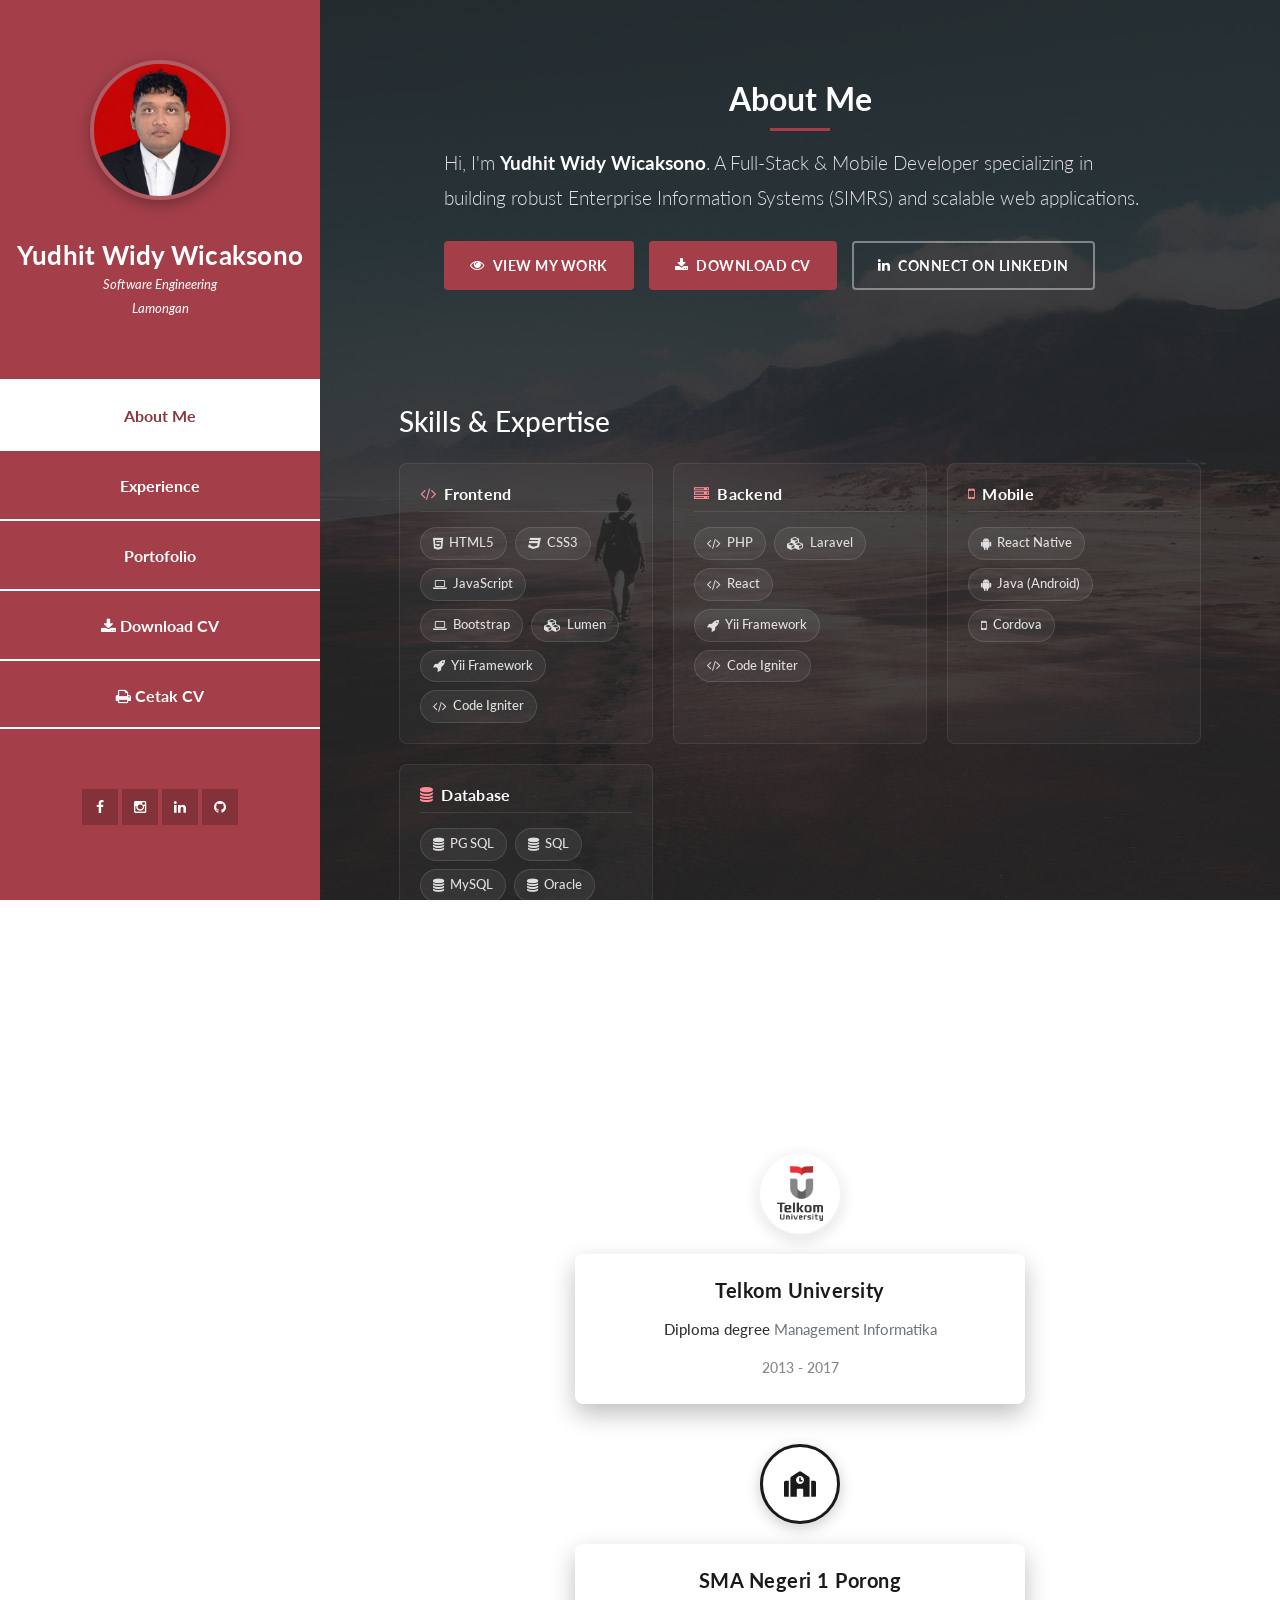
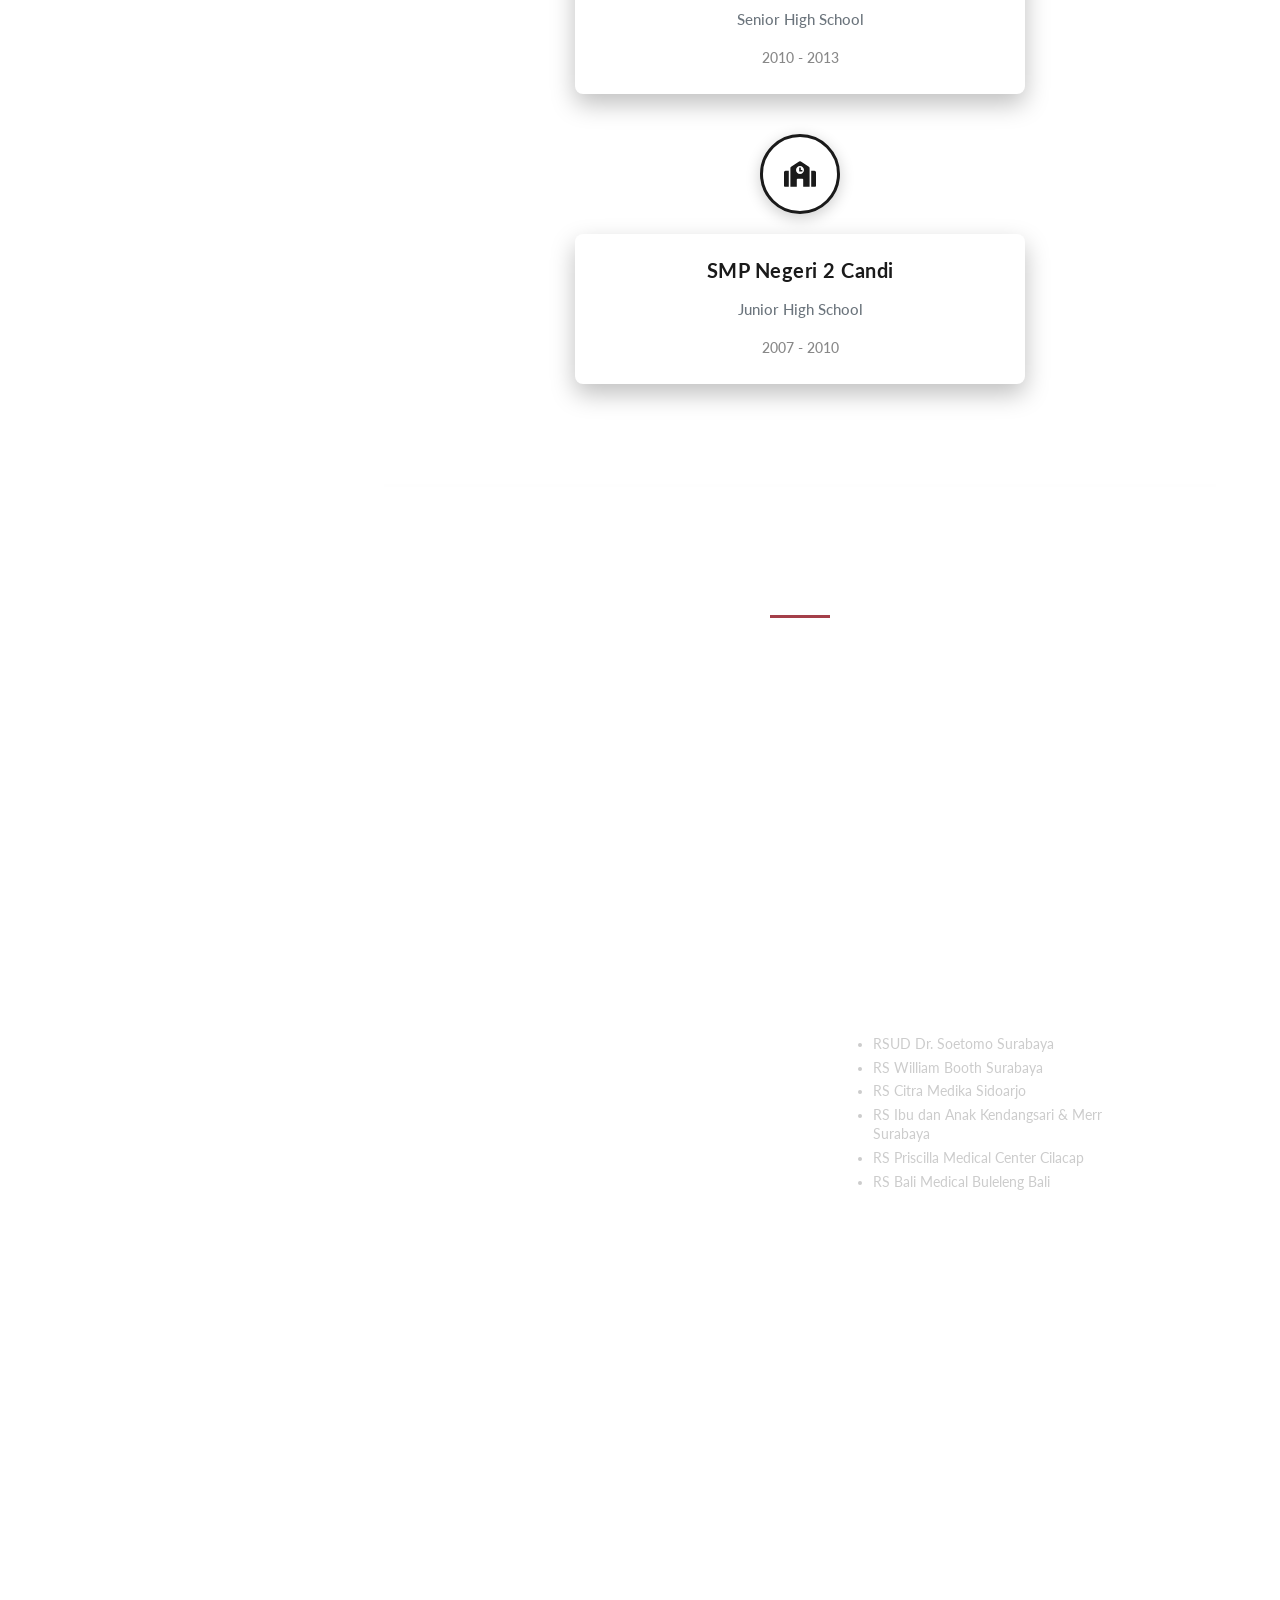
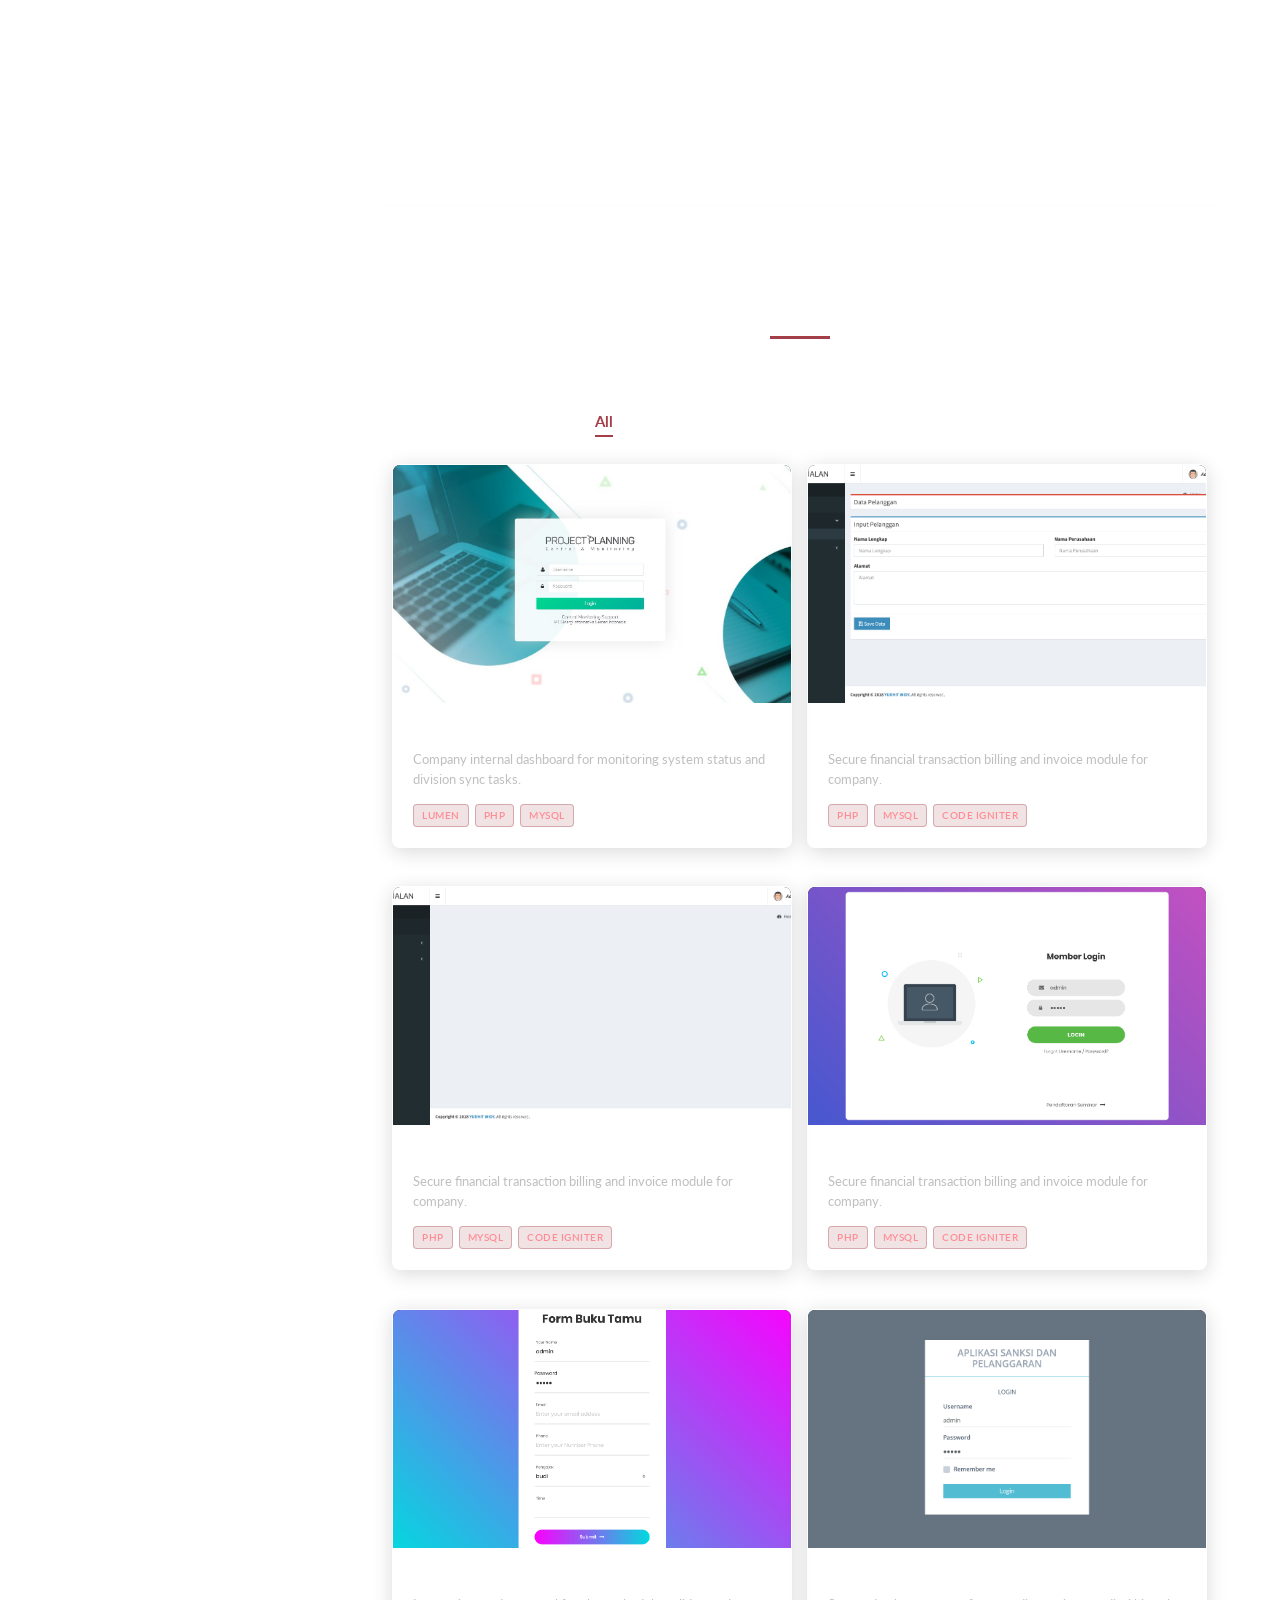
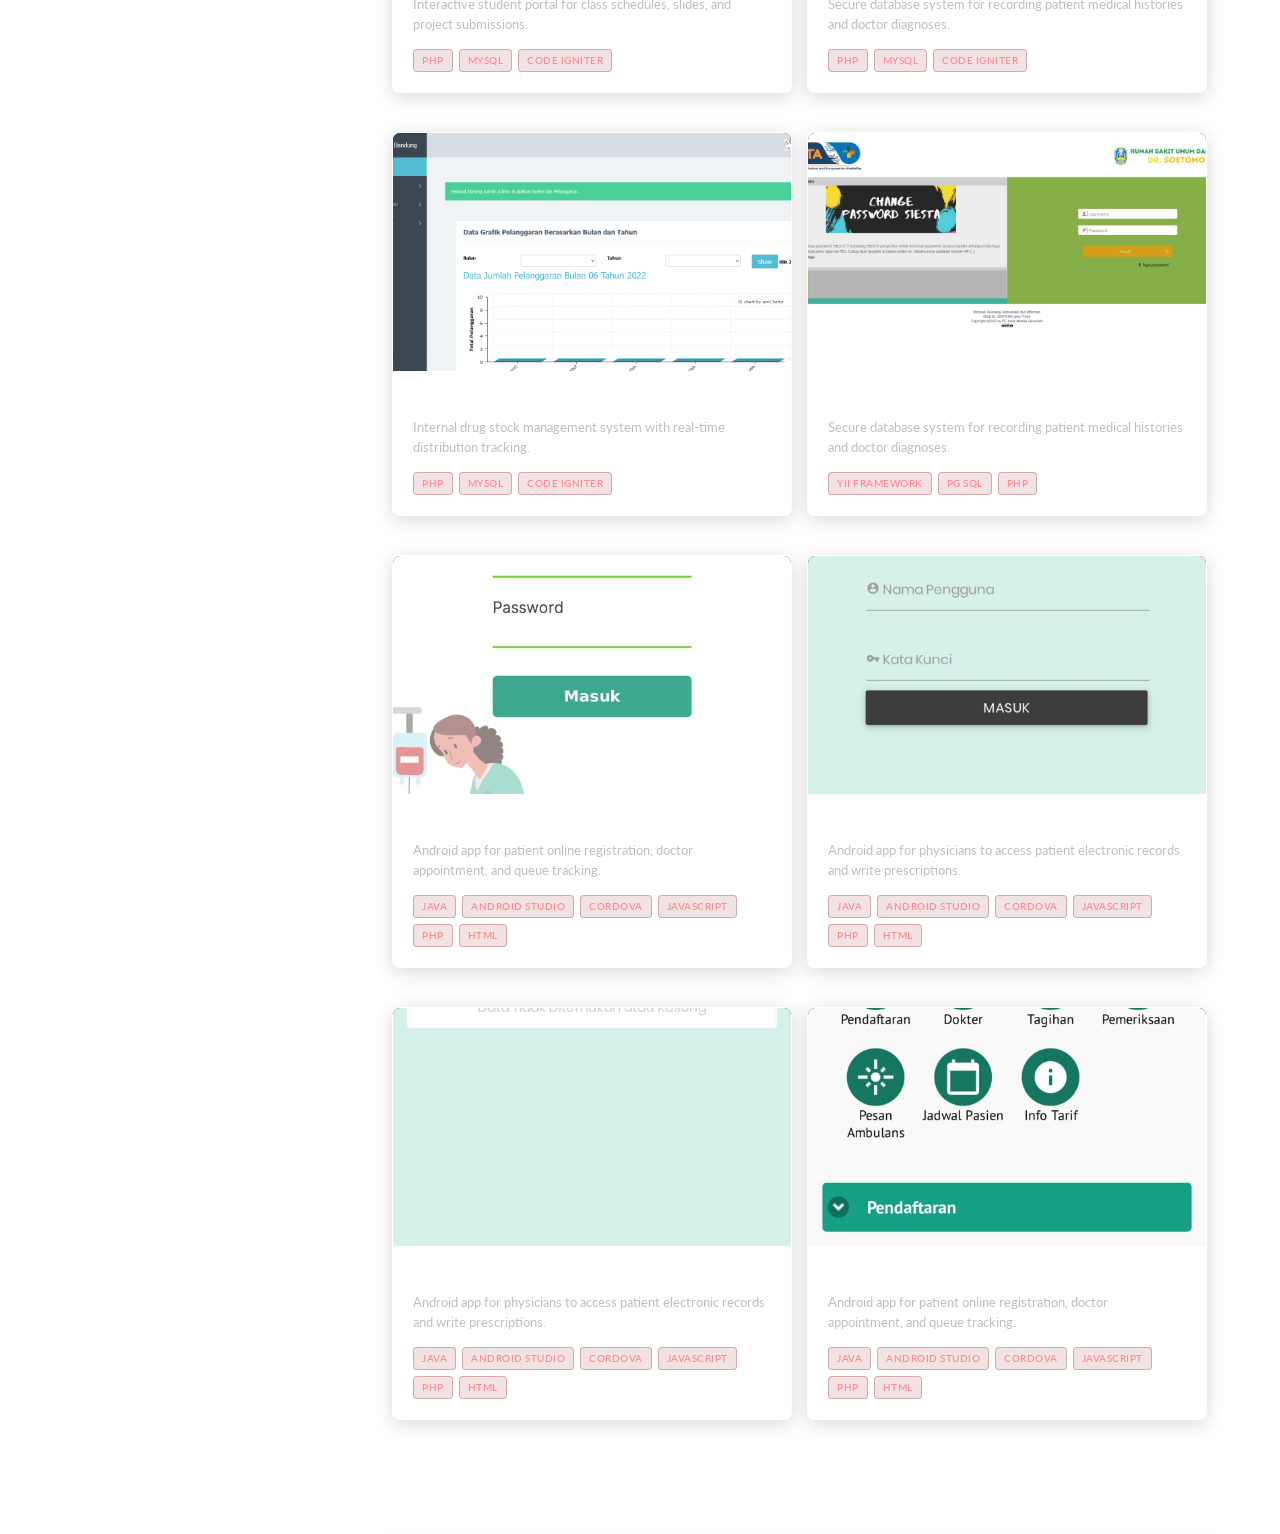
==== commit 7a8a8af5: "Auto update: 2026-10-12 10:05:46" ====
--- a/index.html
+++ b/index.html
@@ -33,7 +33,7 @@
         <i class="fa fa-times" id="menu-close"></i>
         <div class="container">
           <div class="image">
-            <a href="#"><img src="assets/images/photo.jpg" alt="" /></a>
+            <a href="#"><img src="assets/images/andhika.png" alt="Andhika Widy Nugroho" /></a>
           </div>
           <div class="author-content">
             <h4>Yudhit Widy Wicaksono</h4>
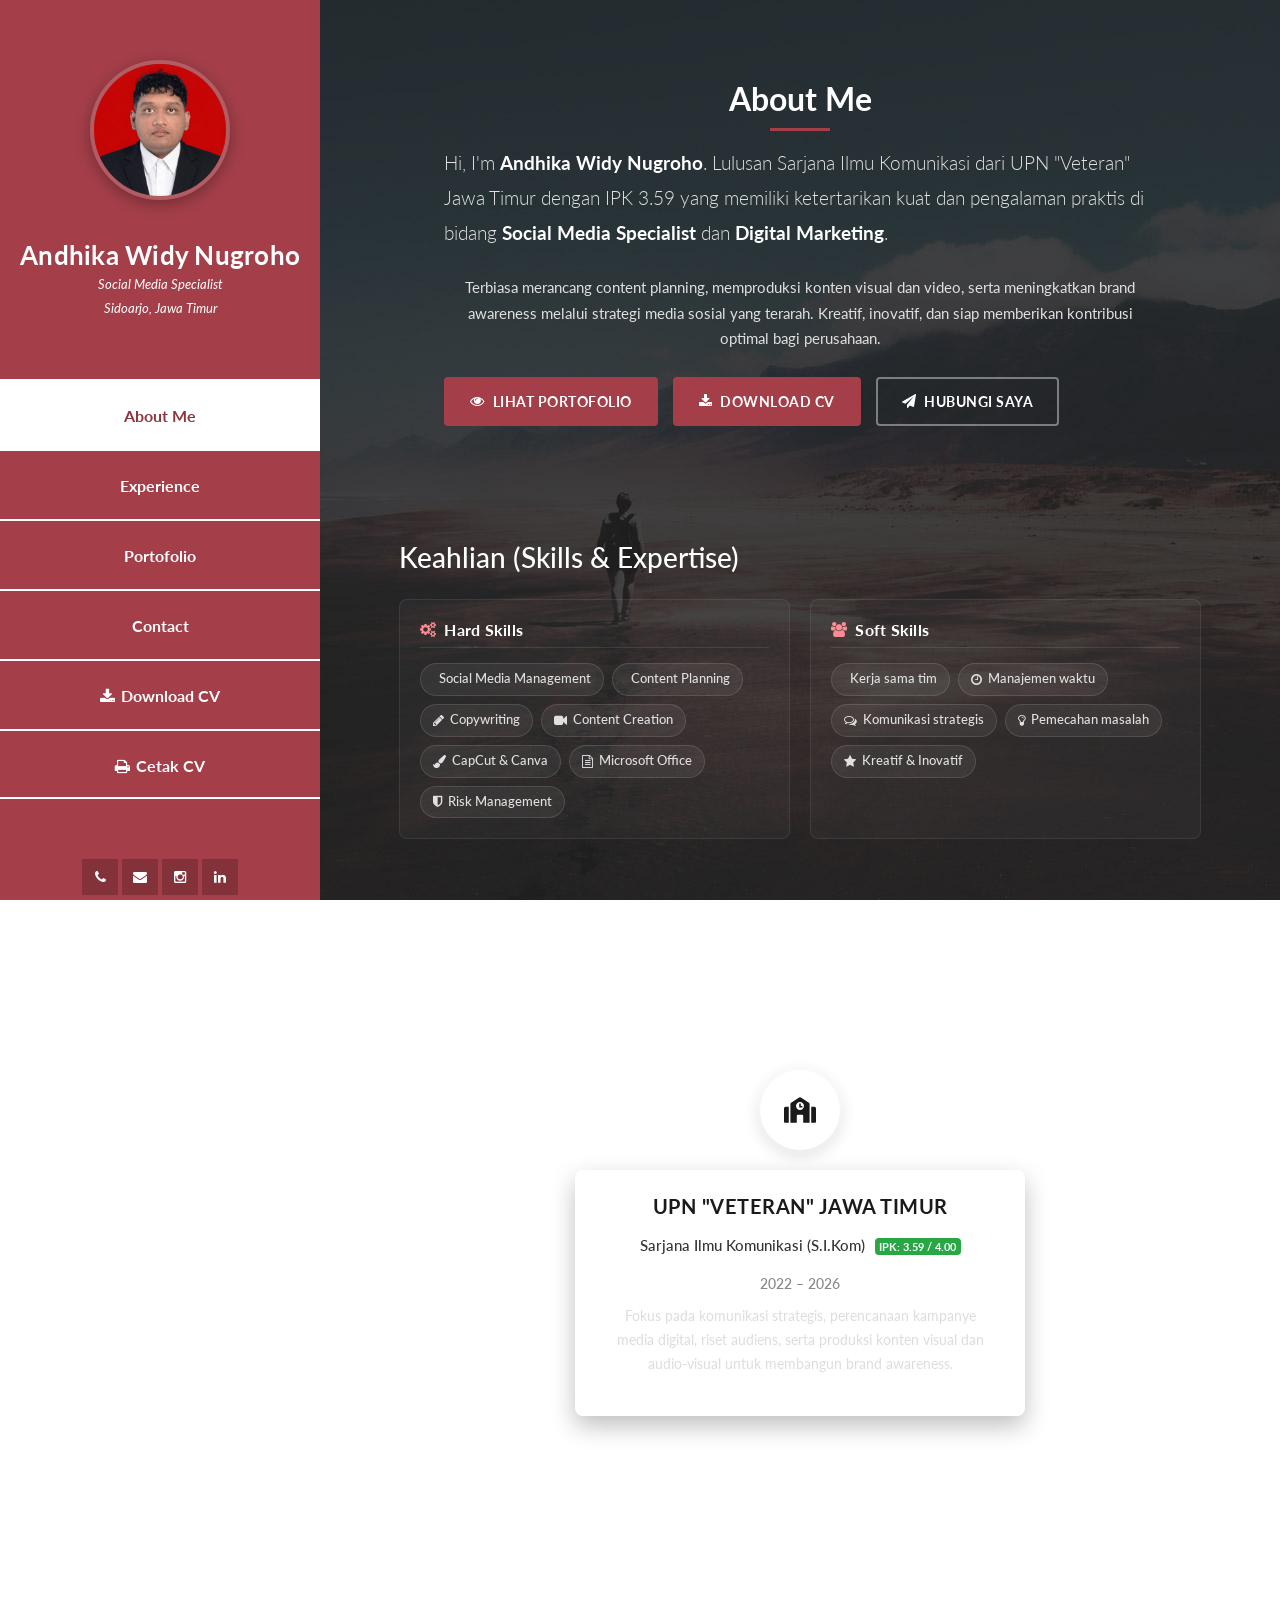
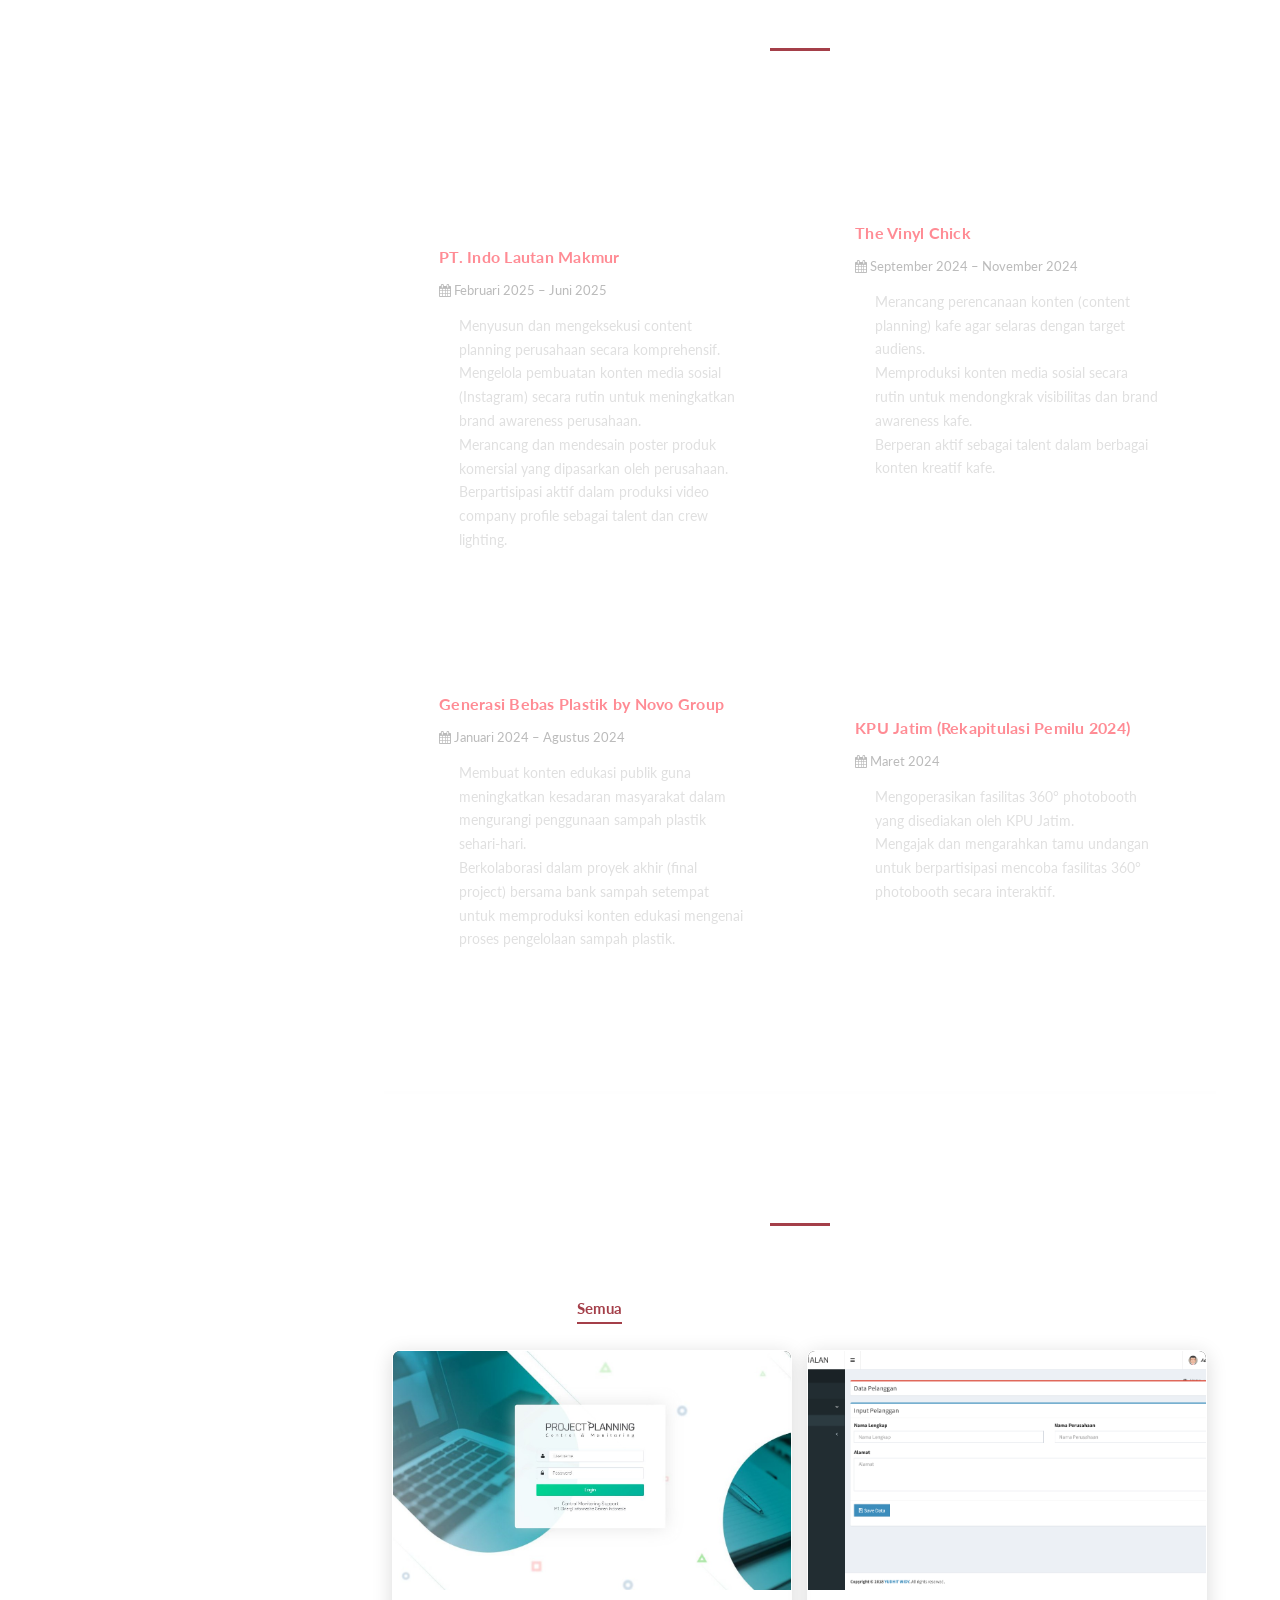
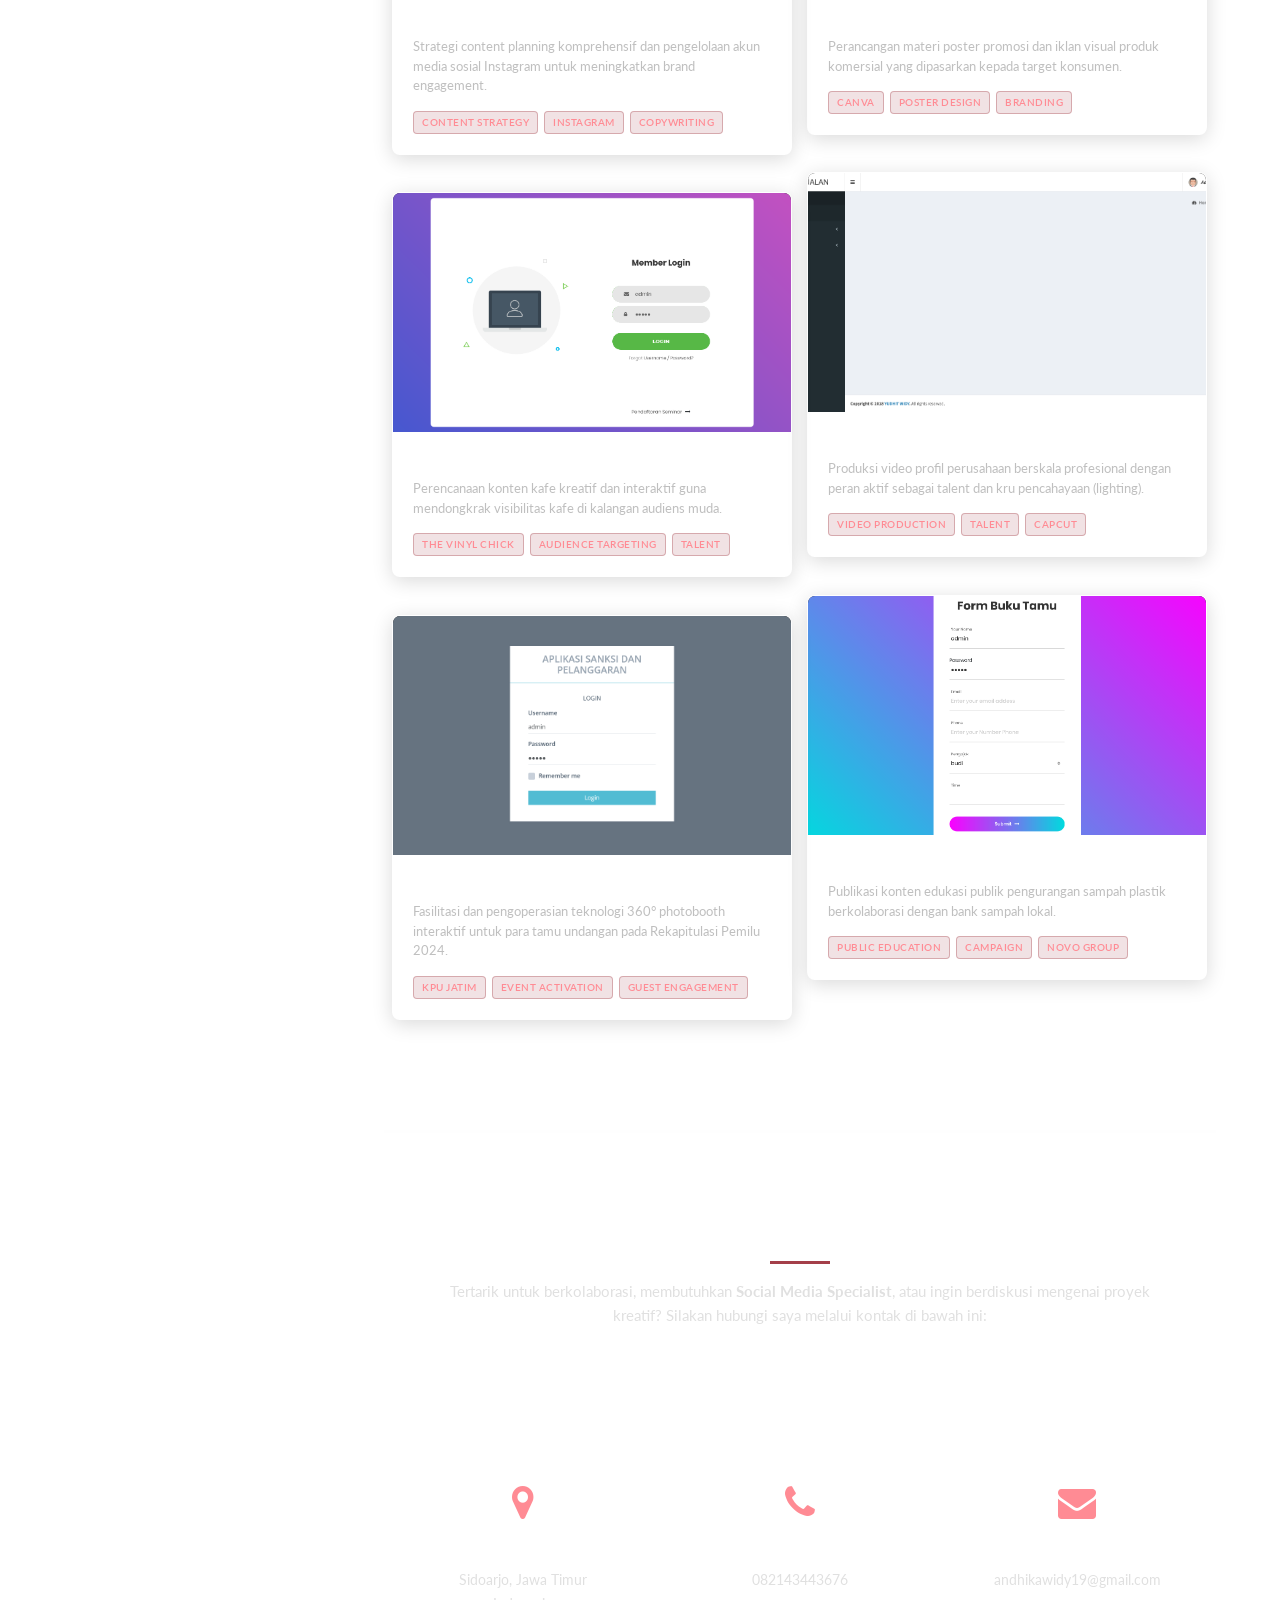
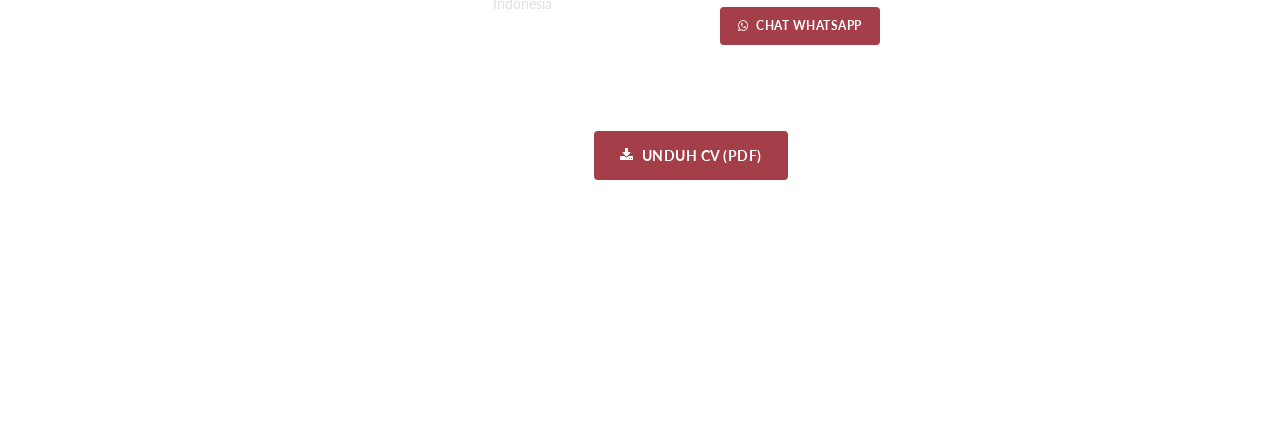
==== commit f2909e23: "Auto update: 2026-10-12 15:07:25" ====
--- a/index.html
+++ b/index.html
@@ -1,18 +1,15 @@
 <!DOCTYPE html>
-<html lang="en">
+<html lang="id">
 
 <head>
   <meta charset="utf-8" />
   <meta name="viewport" content="width=device-width, initial-scale=1, shrink-to-fit=no" />
-  <meta name="description" content="" />
-  <meta name="author" content="" />
+  <meta name="description" content="Portofolio resmi Andhika Widy Nugroho - Social Media Specialist & Digital Marketing" />
+  <meta name="author" content="Andhika Widy Nugroho" />
   <link href="https://fonts.googleapis.com/css?family=Lato:100,300,400,700,900" rel="stylesheet" />
 
-  <title>Portofolio || Yudhit Widy Wicaksono</title>
-  <!--
-Reflux Template
-https://templatemo.com/tm-531-reflux
--->
+  <title>Portofolio || Andhika Widy Nugroho</title>
+
   <!-- Bootstrap core CSS -->
   <link href="vendor/bootstrap/css/bootstrap.min.css" rel="stylesheet" />
 
@@ -36,32 +33,32 @@
             <a href="#"><img src="assets/images/andhika.png" alt="Andhika Widy Nugroho" /></a>
           </div>
           <div class="author-content">
-            <h4>Yudhit Widy Wicaksono</h4>
-            <span>Software Engineering <br> Lamongan</span>
+            <h4>Andhika Widy Nugroho</h4>
+            <span>Social Media Specialist <br> Sidoarjo, Jawa Timur</span>
           </div>
           <nav class="main-nav" role="navigation">
             <ul class="main-menu">
               <li><a href="#section1">About Me</a></li>
               <li><a href="#section2">Experience</a></li>
               <li><a href="#section3">Portofolio</a></li>
-              <li><a href="CV-Andhika-Widy-Nugroho.pdf" download="CV - Andhika Widy Nugroho.pdf"><i class="fa fa-download"></i> Download CV</a></li>
-              <li><a href="cv.html" target="_blank"><i class="fa fa-print"></i> Cetak CV</a></li>
+              <li><a href="#section4">Contact</a></li>
+              <li><a href="CV-Andhika-Widy-Nugroho.pdf" download="CV - Andhika Widy Nugroho.pdf"><i class="fa fa-download" style="margin-right: 6px;"></i>Download CV</a></li>
+              <li><a href="cv.html" target="_blank"><i class="fa fa-print" style="margin-right: 6px;"></i>Cetak CV</a></li>
             </ul>
           </nav>
           <div class="social-network">
             <ul class="soial-icons">
               <li>
-                <a href="#"><i class="fa fa-facebook"></i></a>
+                <a href="https://wa.me/6282143443676" target="_blank" title="WhatsApp"><i class="fa fa-phone"></i></a>
               </li>
               <li>
-                <a href="https://www.instagram.com/yudhitwicaksono"><i class="fa fa-instagram"></i></a>
+                <a href="mailto:andhikawidy19@gmail.com" title="Email"><i class="fa fa-envelope"></i></a>
               </li>
               <li>
-                <a href="https://www.linkedin.com/in/yudhit-widy-wicaksono-54a5a714a/"><i
-                    class="fa fa-linkedin"></i></a>
+                <a href="https://www.instagram.com/" target="_blank" title="Instagram"><i class="fa fa-instagram"></i></a>
               </li>
               <li>
-                <a href="https://app.circleci.com/pipelines/github/yudhitwicaksono"><i class="fa fa-github"></i></a>
+                <a href="https://www.linkedin.com/" target="_blank" title="LinkedIn"><i class="fa fa-linkedin"></i></a>
               </li>
             </ul>
           </div>
@@ -69,124 +66,86 @@
       </div>
     </div>
 
+    <!-- Section 1: About Me, Skills, & Education -->
     <section class="section about-me" id="section1" data-section="section1">
       <div class="container">
         <div class="section-heading">
           <h2>About Me</h2>
           <div class="line-dec"></div>
           <p class="hero-hook">
-            Hi, I'm <strong>Yudhit Widy Wicaksono</strong>. A Full-Stack & Mobile Developer specializing in building
-            robust Enterprise Information Systems (SIMRS) and scalable web applications.
+            Hi, I'm <strong>Andhika Widy Nugroho</strong>. Lulusan Sarjana Ilmu Komunikasi dari UPN "Veteran" Jawa Timur dengan IPK 3.59 yang memiliki ketertarikan kuat dan pengalaman praktis di bidang <strong>Social Media Specialist</strong> dan <strong>Digital Marketing</strong>.
+          </p>
+          <p style="color: #e0e0e0; font-size: 15px; line-height: 1.7; margin-bottom: 20px;">
+            Terbiasa merancang content planning, memproduksi konten visual dan video, serta meningkatkan brand awareness melalui strategi media sosial yang terarah. Kreatif, inovatif, dan siap memberikan kontribusi optimal bagi perusahaan.
           </p>
           <div class="cta-container">
-            <a href="#section3" class="btn-custom btn-custom-primary"><i class="fa fa-eye"></i> View My Work</a>
+            <a href="#section3" class="btn-custom btn-custom-primary"><i class="fa fa-eye"></i> Lihat Portofolio</a>
             <a href="CV-Andhika-Widy-Nugroho.pdf" download="CV - Andhika Widy Nugroho.pdf" class="btn-custom btn-custom-primary"><i class="fa fa-download"></i> Download CV</a>
-            <a href="https://www.linkedin.com/in/yudhit-widy-wicaksono-54a5a714a/" target="_blank"
-              class="btn-custom btn-custom-secondary"><i class="fa fa-linkedin"></i> Connect on LinkedIn</a>
-          </div>
-        </div>
+            <a href="#section4" class="btn-custom btn-custom-secondary"><i class="fa fa-paper-plane"></i> Hubungi Saya</a>
+          </div>
+        </div>
+
+        <!-- Skills & Expertise -->
         <div class="left-image-post">
           <div class="row">
             <div class="col-md-12">
-              <h3>Skills & Expertise</h3>
+              <h3>Keahlian (Skills & Expertise)</h3>
               <div class="skills-grid">
 
-                <!-- Frontend Category -->
+                <!-- Hard Skills -->
                 <div class="skill-category">
-                  <h4><i class="fa fa-code"></i> Frontend</h4>
+                  <h4><i class="fa fa-cogs"></i> Hard Skills</h4>
                   <div class="skill-badges">
-                    <span class="skill-badge"><i class="fa fa-html5"></i> HTML5</span>
-                    <span class="skill-badge"><i class="fa fa-css3"></i> CSS3</span>
-                    <span class="skill-badge"><i class="fa fa-laptop"></i> JavaScript</span>
-                    <span class="skill-badge"><i class="fa fa-laptop"></i> Bootstrap</span>
-                    <span class="skill-badge"><i class="fa fa-cubes"></i> Lumen</span>
-                    <span class="skill-badge"><i class="fa fa-rocket"></i> Yii Framework</span>
-                    <span class="skill-badge"><i class="fa fa-code"></i> Code Igniter</span>
-                  </div>
-                </div>
-
-                <!-- Backend Category -->
+                    <span class="skill-badge"><i class="fa fa-hashtag"></i> Social Media Management</span>
+                    <span class="skill-badge"><i class="fa fa-calendar-check-o"></i> Content Planning</span>
+                    <span class="skill-badge"><i class="fa fa-pencil"></i> Copywriting</span>
+                    <span class="skill-badge"><i class="fa fa-video-camera"></i> Content Creation</span>
+                    <span class="skill-badge"><i class="fa fa-paint-brush"></i> CapCut & Canva</span>
+                    <span class="skill-badge"><i class="fa fa-file-text-o"></i> Microsoft Office</span>
+                    <span class="skill-badge"><i class="fa fa-shield"></i> Risk Management</span>
+                  </div>
+                </div>
+
+                <!-- Soft Skills -->
                 <div class="skill-category">
-                  <h4><i class="fa fa-server"></i> Backend</h4>
+                  <h4><i class="fa fa-users"></i> Soft Skills</h4>
                   <div class="skill-badges">
-                    <span class="skill-badge"><i class="fa fa-code"></i> PHP</span>
-                    <span class="skill-badge"><i class="fa fa-cubes"></i> Laravel</span>
-                    <span class="skill-badge"><i class="fa fa-code"></i> React</span>
-                    <span class="skill-badge"><i class="fa fa-rocket"></i> Yii Framework</span>
-                    <span class="skill-badge"><i class="fa fa-code"></i> Code Igniter</span>
-                  </div>
-                </div>
-
-                <!-- Mobile Category -->
-                <div class="skill-category">
-                  <h4><i class="fa fa-mobile"></i> Mobile</h4>
-                  <div class="skill-badges">
-                    <span class="skill-badge"><i class="fa fa-android"></i> React Native</span>
-                    <span class="skill-badge"><i class="fa fa-android"></i> Java (Android)</span>
-                    <span class="skill-badge"><i class="fa fa-mobile"></i> Cordova</span>
-                  </div>
-                </div>
-
-                <!-- Database Category -->
-                <div class="skill-category">
-                  <h4><i class="fa fa-database"></i> Database</h4>
-                  <div class="skill-badges">
-                    <span class="skill-badge"><i class="fa fa-database"></i> PG SQL</span>
-                    <span class="skill-badge"><i class="fa fa-database"></i> SQL</span>
-                    <span class="skill-badge"><i class="fa fa-database"></i> MySQL</span>
-                    <span class="skill-badge"><i class="fa fa-database"></i> Oracle</span>
-                  </div>
-                </div>
-
-              </div>
-            </div>
-          </div>
-        </div>
+                    <span class="skill-badge"><i class="fa fa-handshake-o"></i> Kerja sama tim</span>
+                    <span class="skill-badge"><i class="fa fa-clock-o"></i> Manajemen waktu</span>
+                    <span class="skill-badge"><i class="fa fa-comments-o"></i> Komunikasi strategis</span>
+                    <span class="skill-badge"><i class="fa fa-lightbulb-o"></i> Pemecahan masalah</span>
+                    <span class="skill-badge"><i class="fa fa-star"></i> Kreatif & Inovatif</span>
+                  </div>
+                </div>
+
+              </div>
+            </div>
+          </div>
+        </div>
+
+        <!-- Education Section -->
         <div class="right-image-post">
           <div class="row">
             <div class="col-md-12">
               <div class="education-section">
-                <h3>Education</h3>
+                <h3>Pendidikan (Education)</h3>
                 <div class="timeline-container">
                   <div class="timeline-line"></div>
-                  <!-- Telkom University Node -->
+                  <!-- UPN Veteran Jatim Node -->
                   <div class="timeline-item">
                     <div class="timeline-node timeline-node-glow">
-                      <img src="assets/images/telkom-logo.png" alt="Telkom University Logo" class="timeline-logo" />
-                    </div>
-                    <div class="timeline-card">
-                      <h4>Telkom University</h4>
-                      <p class="timeline-subtitle">Diploma degree <span class="text-muted">Management Informatika</span>
-                      </p>
-                      <p class="timeline-date">2013 - 2017</p>
-                    </div>
-                  </div>
-                  <!-- SMA Negeri 1 Porong Node -->
-                  <div class="timeline-item">
-                    <div class="timeline-node timeline-node-dark-border">
                       <svg class="timeline-svg" xmlns="http://www.w3.org/2000/svg" viewBox="0 0 640 512">
                         <path fill="currentColor"
                           d="M0 224v272c0 8.84 7.16 16 16 16h80V192H32c-17.67 0-32 14.33-32 32zm360-48h-24v-40c0-4.42-3.58-8-8-8h-16c-4.42 0-8 3.58-8 8v64c0 4.42 3.58 8 8 8h48c4.42 0 8-3.58 8-8v-16c0-4.42-3.58-8-8-8zm137.75-63.96l-160-106.67a32.02 32.02 0 0 0-35.5 0l-160 106.67A32.002 32.002 0 0 0 128 138.66V512h128V368c0-8.84 7.16-16 16-16h96c8.84 0 16 7.16 16 16v144h128V138.67c0-10.7-5.35-20.7-14.25-26.63zM320 256c-44.18 0-80-35.82-80-80s35.82-80 80-80 80 35.82 80 80-35.82 80-80 80zm288-64h-64v320h80c8.84 0 16-7.16 16-16V224c0-17.67-14.33-32-32-32z" />
                       </svg>
                     </div>
                     <div class="timeline-card">
-                      <h4>SMA Negeri 1 Porong</h4>
-                      <p class="timeline-subtitle text-muted">Senior High School</p>
-                      <p class="timeline-date">2010 - 2013</p>
-                    </div>
-                  </div>
-                  <!-- SMP Negeri 2 Candi Node -->
-                  <div class="timeline-item">
-                    <div class="timeline-node timeline-node-dark-border">
-                      <svg class="timeline-svg" xmlns="http://www.w3.org/2000/svg" viewBox="0 0 640 512">
-                        <path fill="currentColor"
-                          d="M0 224v272c0 8.84 7.16 16 16 16h80V192H32c-17.67 0-32 14.33-32 32zm360-48h-24v-40c0-4.42-3.58-8-8-8h-16c-4.42 0-8 3.58-8 8v64c0 4.42 3.58 8 8 8h48c4.42 0 8-3.58 8-8v-16c0-4.42-3.58-8-8-8zm137.75-63.96l-160-106.67a32.02 32.02 0 0 0-35.5 0l-160 106.67A32.002 32.002 0 0 0 128 138.66V512h128V368c0-8.84 7.16-16 16-16h96c8.84 0 16 7.16 16 16v144h128V138.67c0-10.7-5.35-20.7-14.25-26.63zM320 256c-44.18 0-80-35.82-80-80s35.82-80 80-80 80 35.82 80 80-35.82 80-80 80zm288-64h-64v320h80c8.84 0 16-7.16 16-16V224c0-17.67-14.33-32-32-32z" />
-                      </svg>
-                    </div>
-                    <div class="timeline-card">
-                      <h4>SMP Negeri 2 Candi</h4>
-                      <p class="timeline-subtitle text-muted">Junior High School</p>
-                      <p class="timeline-date">2007 - 2010</p>
+                      <h4>UPN "VETERAN" JAWA TIMUR</h4>
+                      <p class="timeline-subtitle">Sarjana Ilmu Komunikasi (S.I.Kom) <span class="badge badge-success" style="background:#28a745; margin-left:6px;">IPK: 3.59 / 4.00</span></p>
+                      <p class="timeline-date">2022 – 2026</p>
+                      <p style="margin-top: 8px; font-size: 13.5px; color: #ddd;">
+                        Fokus pada komunikasi strategis, perencanaan kampanye media digital, riset audiens, serta produksi konten visual dan audio-visual untuk membangun brand awareness.
+                      </p>
                     </div>
                   </div>
                 </div>
@@ -197,75 +156,72 @@
       </div>
     </section>
 
+    <!-- Section 2: Experience & Organization -->
     <section class="section my-services" id="section2" data-section="section2">
       <div class="container">
         <div class="section-heading">
-          <h2>Work Experience</h2>
+          <h2>Pengalaman Kerja & Organisasi</h2>
           <div class="line-dec"></div>
         </div>
-        <!-- Row 1: RSUD Dr Soetomo & PT Inova Medika Solusindo -->
+        
+        <!-- Row 1: PT Indo Lautan Makmur & The Vinyl Chick -->
         <div class="row">
           <div class="col-md-6">
             <div class="service-item">
-              <h4>Senior Web & Mobile Developer</h4>
-              <h4>RSUD Dr Soetomo</h4>
-              <p>
-                Directing the continuous development and integration of the web-based Hospital Information System
-                (SIMRS) and upcoming mobile health applications, ensuring high availability, compliance, and optimized
-                performance for medical staff and patients.<br><br>
-                Oktober 2022 - Present
-              </p>
+              <h4 style="font-size: 20px;">DIGITAL MARKETING (MAGANG)</h4>
+              <h4 style="color: #ff8b94; font-size: 16px; margin-bottom: 12px;">PT. Indo Lautan Makmur</h4>
+              <p style="font-size: 13px; color: #bbb; margin-bottom: 12px;"><i class="fa fa-calendar"></i> Februari 2025 – Juni 2025</p>
+              <ul style="padding-left: 20px; color: #e0e0e0; font-size: 14px; line-height: 1.7;">
+                <li>Menyusun dan mengeksekusi content planning perusahaan secara komprehensif.</li>
+                <li>Mengelola pembuatan konten media sosial (Instagram) secara rutin untuk meningkatkan brand awareness perusahaan.</li>
+                <li>Merancang dan mendesain poster produk komersial yang dipasarkan oleh perusahaan.</li>
+                <li>Berpartisipasi aktif dalam produksi video company profile sebagai talent dan crew lighting.</li>
+              </ul>
             </div>
           </div>
           <div class="col-md-6">
             <div class="service-item">
-              <h4>Senior Web & Mobile Developer</h4>
-              <h4>PT. Inova Medika Solusindo</h4>
-              <p>
-                Designed and developed core modules for the Hospital Information System (SIMRS) using Yii Framework,
-                successfully deployed across 6+ major hospitals to improve administrative workflow efficiency:
-              <ul class="hospital-list">
-                <li>RSUD Dr. Soetomo Surabaya</li>
-                <li>RS William Booth Surabaya</li>
-                <li>RS Citra Medika Sidoarjo</li>
-                <li>RS Ibu dan Anak Kendangsari & Merr Surabaya</li>
-                <li>RS Priscilla Medical Center Cilacap</li>
-                <li>RS Bali Medical Buleleng Bali</li>
+              <h4 style="font-size: 20px;">SOCIAL MEDIA SPECIALIST</h4>
+              <h4 style="color: #ff8b94; font-size: 16px; margin-bottom: 12px;">The Vinyl Chick</h4>
+              <p style="font-size: 13px; color: #bbb; margin-bottom: 12px;"><i class="fa fa-calendar"></i> September 2024 – November 2024</p>
+              <ul style="padding-left: 20px; color: #e0e0e0; font-size: 14px; line-height: 1.7;">
+                <li>Merancang perencanaan konten (content planning) kafe agar selaras dengan target audiens.</li>
+                <li>Memproduksi konten media sosial secara rutin untuk mendongkrak visibilitas dan brand awareness kafe.</li>
+                <li>Berperan aktif sebagai talent dalam berbagai konten kreatif kafe.</li>
               </ul>
-              <br>
-              April 2019 - September 2022
-              </p>
-            </div>
-          </div>
-        </div>
-        <!-- Row 2: PT Sinergi Informatika Semen Indonesia & PT WebHozz Media -->
+            </div>
+          </div>
+        </div>
+
+        <!-- Row 2: Generasi Bebas Plastik & KPU Jatim -->
         <div class="row">
           <div class="col-md-6">
             <div class="service-item">
-              <h4>Web Developer</h4>
-              <h4>PT. Sinergi Informatika Semen Indonesia</h4>
-              <p>
-                Architected and implemented a secure web-based internal company information system with the Laravel
-                framework to streamline data synchronization and communication across divisions. <br><br> Oktober 2018 -
-                April 2019
-              </p>
+              <h4 style="font-size: 20px;">VOLUNTEER</h4>
+              <h4 style="color: #ff8b94; font-size: 16px; margin-bottom: 12px;">Generasi Bebas Plastik by Novo Group</h4>
+              <p style="font-size: 13px; color: #bbb; margin-bottom: 12px;"><i class="fa fa-calendar"></i> Januari 2024 – Agustus 2024</p>
+              <ul style="padding-left: 20px; color: #e0e0e0; font-size: 14px; line-height: 1.7;">
+                <li>Membuat konten edukasi publik guna meningkatkan kesadaran masyarakat dalam mengurangi penggunaan sampah plastik sehari-hari.</li>
+                <li>Berkolaborasi dalam proyek akhir (final project) bersama bank sampah setempat untuk memproduksi konten edukasi mengenai proses pengelolaan sampah plastik.</li>
+              </ul>
             </div>
           </div>
           <div class="col-md-6">
             <div class="service-item">
-              <h4>Web & Android Development Trainer</h4>
-              <h4>PT. WebHozz Media</h4>
-              <p>
-                Delivered professional training programs in Web Design (HTML/CSS) and Android Development (Cordova/PHP),
-                mentoring 50+ students and professionals in building responsive apps. <br><br> Februari 2018 - Oktober
-                2018
-              </p>
+              <h4 style="font-size: 20px;">VOLUNTEER PHOTOBOOTH CREW</h4>
+              <h4 style="color: #ff8b94; font-size: 16px; margin-bottom: 12px;">KPU Jatim (Rekapitulasi Pemilu 2024)</h4>
+              <p style="font-size: 13px; color: #bbb; margin-bottom: 12px;"><i class="fa fa-calendar"></i> Maret 2024</p>
+              <ul style="padding-left: 20px; color: #e0e0e0; font-size: 14px; line-height: 1.7;">
+                <li>Mengoperasikan fasilitas 360° photobooth yang disediakan oleh KPU Jatim.</li>
+                <li>Mengajak dan mengarahkan tamu undangan untuk berpartisipasi mencoba fasilitas 360° photobooth secara interaktif.</li>
+              </ul>
             </div>
           </div>
         </div>
       </div>
     </section>
 
+    <!-- Section 3: Portofolio -->
     <section class="section my-work" id="section3" data-section="section3">
       <div class="container">
         <div class="section-heading">
@@ -276,247 +232,188 @@
           <div class="isotope-wrapper">
             <form class="isotope-toolbar">
               <label><input type="radio" data-type="*" checked="" name="isotope-filter" />
-                <span>all</span></label>
-              <label><input type="radio" data-type="mobile" name="isotope-filter" />
-                <span>Mobile App</span></label>
-              <label><input type="radio" data-type="web" name="isotope-filter" />
-                <span>Web Developer</span></label>
-              <label><input type="radio" data-type="sisfo" name="isotope-filter" />
-                <span>Information System</span></label>
+                <span>Semua</span></label>
+              <label><input type="radio" data-type="social" name="isotope-filter" />
+                <span>Social Media</span></label>
+              <label><input type="radio" data-type="design" name="isotope-filter" />
+                <span>Desain & Konten</span></label>
+              <label><input type="radio" data-type="campaign" name="isotope-filter" />
+                <span>Kampanye & Event</span></label>
             </form>
             <div class="isotope-box">
-              <!-- Project 1 (Web) -->
-              <div class="isotope-item" data-type="web">
-                <div class="portfolio-card">
-                  <div class="card-img-wrapper">
-                    <img src="assets/images/photo_1.jpg" alt="SISI Internal Dashboard" />
-                  </div>
-                  <div class="card-info">
-                    <h4>Project Planning</h4>
-                    <p>Company internal dashboard for monitoring system status and division sync tasks.</p>
-                    <div class="card-tags">
-                      <span class="card-tag">Lumen</span>
-                      <span class="card-tag">PHP</span>
-                      <span class="card-tag">MySQL</span>
-                    </div>
-                  </div>
-                </div>
-              </div>
-
-              <!-- Project 2 (sisfo) -->
-              <div class="isotope-item" data-type="sisfo">
-                <div class="portfolio-card">
-                  <div class="card-img-wrapper">
-                    <img src="assets/images/photo_2.png" alt="Asset Management System" />
-                  </div>
-                  <div class="card-info">
-                    <h4>Asset Management System</h4>
-                    <p>Secure financial transaction billing and invoice module for company.</p>
-                    <div class="card-tags">
-                      <span class="card-tag">PHP</span>
-                      <span class="card-tag">MySQL</span>
-                      <span class="card-tag">Code Igniter</span>
-                    </div>
-                  </div>
-                </div>
-              </div>
-
-              <!-- Project 3 (sisfo) -->
-              <div class="isotope-item" data-type="sisfo">
-                <div class="portfolio-card">
-                  <div class="card-img-wrapper">
-                    <img src="assets/images/photo_3.png" alt="Asset Management System" />
-                  </div>
-                  <div class="card-info">
-                    <h4>Asset Management System</h4>
-                    <p>Secure financial transaction billing and invoice module for company.</p>
-                    <div class="card-tags">
-                      <span class="card-tag">PHP</span>
-                      <span class="card-tag">MySQL</span>
-                      <span class="card-tag">Code Igniter</span>
-                    </div>
-                  </div>
-                </div>
-              </div>
-
-              <!-- Project 4 (sisfo) -->
-              <div class="isotope-item" data-type="sisfo">
-                <div class="portfolio-card">
-                  <div class="card-img-wrapper">
-                    <img src="assets/images/photo_4.png" alt="Asset Management System" />
-                  </div>
-                  <div class="card-info">
-                    <h4>Asset Management System</h4>
-                    <p>Secure financial transaction billing and invoice module for company.</p>
-                    <div class="card-tags">
-                      <span class="card-tag">PHP</span>
-                      <span class="card-tag">MySQL</span>
-                      <span class="card-tag">Code Igniter</span>
-                    </div>
-                  </div>
-                </div>
-              </div>
-
-              <!-- Project 5 (sisfo) -->
-              <div class="isotope-item" data-type="sisfo">
-                <div class="portfolio-card">
-                  <div class="card-img-wrapper">
-                    <img src="assets/images/photo_5.png" alt="WebHozz Student Hub" />
-                  </div>
-                  <div class="card-info">
-                    <h4>WebHozz Student Hub</h4>
-                    <p>Interactive student portal for class schedules, slides, and project submissions.</p>
-                    <div class="card-tags">
-                      <span class="card-tag">PHP</span>
-                      <span class="card-tag">MySQL</span>
-                      <span class="card-tag">Code Igniter</span>
-                    </div>
-                  </div>
-                </div>
-              </div>
-
-              <!-- Project 6 (Information System) -->
-              <div class="isotope-item" data-type="sisfo">
-                <div class="portfolio-card">
-                  <div class="card-img-wrapper">
-                    <img src="assets/images/photo_6.png" alt="Sanksi Management System" />
-                  </div>
-                  <div class="card-info">
-                    <h4>SI Sanksi dan Pelanggaran</h4>
-                    <p>Secure database system for recording patient medical histories and doctor diagnoses.</p>
-                    <div class="card-tags">
-                      <span class="card-tag">PHP</span>
-                      <span class="card-tag">MySQL</span>
-                      <span class="card-tag">Code Igniter</span>
-                    </div>
-                  </div>
-                </div>
-              </div>
-
-              <!-- Project 7 (Information System) -->
-              <div class="isotope-item" data-type="sisfo">
-                <div class="portfolio-card">
-                  <div class="card-img-wrapper">
-                    <img src="assets/images/photo_7.png" alt="Sanksi Management System" />
-                  </div>
-                  <div class="card-info">
-                    <h4>SI Sanksi dan Pelanggaran</h4>
-                    <p>Internal drug stock management system with real-time distribution tracking.</p>
-                    <div class="card-tags">
-                      <span class="card-tag">PHP</span>
-                      <span class="card-tag">MySQL</span>
-                      <span class="card-tag">Code Igniter</span>
-                    </div>
-                  </div>
-                </div>
-              </div>
-
-              <!-- Project 8 (Web) -->
-              <div class="isotope-item" data-type="Web">
-                <div class="portfolio-card">
-                  <div class="card-img-wrapper">
-                    <img src="assets/images/photo_8.jpg" alt="SIMRS Electronic Medical Records" />
-                  </div>
-                  <div class="card-info">
-                    <h4>SIMRS Electronic Medical Records</h4>
-                    <p>Secure database system for recording patient medical histories and doctor diagnoses.</p>
-                    <div class="card-tags">
-                      <span class="card-tag">Yii Framework</span>
-                      <span class="card-tag">PG SQL</span>
-                      <span class="card-tag">PHP</span>
-                    </div>
-                  </div>
-                </div>
-              </div>
-
-              <!-- Project 9 (Mobile) -->
-              <div class="isotope-item" data-type="mobile">
-                <div class="portfolio-card">
-                  <div class="card-img-wrapper">
-                    <img src="assets/images/photo_9.jpg" alt="SIMRS Mobile Patient App" />
-                  </div>
-                  <div class="card-info">
-                    <h4>SIMRS Mobile Patient App</h4>
-                    <p>Android app for patient online registration, doctor appointment, and queue tracking.</p>
-                    <div class="card-tags">
-                      <span class="card-tag">Java</span>
-                      <span class="card-tag">Android Studio</span>
-                      <span class="card-tag">Cordova</span>
-                      <span class="card-tag">JavaScript</span>
-                      <span class="card-tag">PHP</span>
-                      <span class="card-tag">HTML</span>
-                    </div>
-                  </div>
-                </div>
-              </div>
-
-              <!-- Project 10 (Mobile) -->
-              <div class="isotope-item" data-type="mobile">
-                <div class="portfolio-card">
-                  <div class="card-img-wrapper">
-                    <img src="assets/images/photo_10.jpg" alt="SIMRS Mobile Doctor App" />
-                  </div>
-                  <div class="card-info">
-                    <h4>SIMRS Mobile Doctor App</h4>
-                    <p>Android app for physicians to access patient electronic records and write prescriptions.</p>
-                    <div class="card-tags">
-                      <span class="card-tag">Java</span>
-                      <span class="card-tag">Android Studio</span>
-                      <span class="card-tag">Cordova</span>
-                      <span class="card-tag">JavaScript</span>
-                      <span class="card-tag">PHP</span>
-                      <span class="card-tag">HTML</span>
-                    </div>
-                  </div>
-                </div>
-              </div>
-
-              <!-- Project 11 (Mobile) -->
-              <div class="isotope-item" data-type="mobile">
-                <div class="portfolio-card">
-                  <div class="card-img-wrapper">
-                    <img src="assets/images/photo_12.jpg" alt="SIMRS Mobile Doctor App" />
-                  </div>
-                  <div class="card-info">
-                    <h4>SIMRS Mobile Doctor App</h4>
-                    <p>Android app for physicians to access patient electronic records and write prescriptions.</p>
-                    <div class="card-tags">
-                      <span class="card-tag">Java</span>
-                      <span class="card-tag">Android Studio</span>
-                      <span class="card-tag">Cordova</span>
-                      <span class="card-tag">JavaScript</span>
-                      <span class="card-tag">PHP</span>
-                      <span class="card-tag">HTML</span>
-                    </div>
-                  </div>
-                </div>
-              </div>
-
-              <!-- Project 12 (Mobile) -->
-              <div class="isotope-item" data-type="mobile">
-                <div class="portfolio-card">
-                  <div class="card-img-wrapper">
-                    <img src="assets/images/photo_14.jpg" alt="SIMRS Mobile Patient App" />
-                  </div>
-                  <div class="card-info">
-                    <h4>SIMRS Mobile Patient App</h4>
-                    <p>Android app for patient online registration, doctor appointment, and queue tracking.</p>
-                    <div class="card-tags">
-                      <span class="card-tag">Java</span>
-                      <span class="card-tag">Android Studio</span>
-                      <span class="card-tag">Cordova</span>
-                      <span class="card-tag">JavaScript</span>
-                      <span class="card-tag">PHP</span>
-                      <span class="card-tag">HTML</span>
-                    </div>
-                  </div>
-                </div>
-              </div>
+
+              <!-- Project 1 (Social Media) -->
+              <div class="isotope-item" data-type="social">
+                <div class="portfolio-card">
+                  <div class="card-img-wrapper">
+                    <img src="assets/images/photo_1.jpg" alt="Content Planning & Instagram Management" />
+                  </div>
+                  <div class="card-info">
+                    <h4>Content Planning & Social Media</h4>
+                    <p>Strategi content planning komprehensif dan pengelolaan akun media sosial Instagram untuk meningkatkan brand engagement.</p>
+                    <div class="card-tags">
+                      <span class="card-tag">Content Strategy</span>
+                      <span class="card-tag">Instagram</span>
+                      <span class="card-tag">Copywriting</span>
+                    </div>
+                  </div>
+                </div>
+              </div>
+
+              <!-- Project 2 (Design) -->
+              <div class="isotope-item" data-type="design">
+                <div class="portfolio-card">
+                  <div class="card-img-wrapper">
+                    <img src="assets/images/photo_2.png" alt="Desain Poster Komersial" />
+                  </div>
+                  <div class="card-info">
+                    <h4>Desain Poster Produk Komersial</h4>
+                    <p>Perancangan materi poster promosi dan iklan visual produk komersial yang dipasarkan kepada target konsumen.</p>
+                    <div class="card-tags">
+                      <span class="card-tag">Canva</span>
+                      <span class="card-tag">Poster Design</span>
+                      <span class="card-tag">Branding</span>
+                    </div>
+                  </div>
+                </div>
+              </div>
+
+              <!-- Project 3 (Social Media / Video) -->
+              <div class="isotope-item" data-type="social">
+                <div class="portfolio-card">
+                  <div class="card-img-wrapper">
+                    <img src="assets/images/photo_3.png" alt="Produksi Video Company Profile" />
+                  </div>
+                  <div class="card-info">
+                    <h4>Video Company Profile & Talent</h4>
+                    <p>Produksi video profil perusahaan berskala profesional dengan peran aktif sebagai talent dan kru pencahayaan (lighting).</p>
+                    <div class="card-tags">
+                      <span class="card-tag">Video Production</span>
+                      <span class="card-tag">Talent</span>
+                      <span class="card-tag">CapCut</span>
+                    </div>
+                  </div>
+                </div>
+              </div>
+
+              <!-- Project 4 (Social Media) -->
+              <div class="isotope-item" data-type="social">
+                <div class="portfolio-card">
+                  <div class="card-img-wrapper">
+                    <img src="assets/images/photo_4.png" alt="Brand Awareness The Vinyl Chick" />
+                  </div>
+                  <div class="card-info">
+                    <h4>Social Media & Cafe Visibility</h4>
+                    <p>Perencanaan konten kafe kreatif dan interaktif guna mendongkrak visibilitas kafe di kalangan audiens muda.</p>
+                    <div class="card-tags">
+                      <span class="card-tag">The Vinyl Chick</span>
+                      <span class="card-tag">Audience Targeting</span>
+                      <span class="card-tag">Talent</span>
+                    </div>
+                  </div>
+                </div>
+              </div>
+
+              <!-- Project 5 (Campaign) -->
+              <div class="isotope-item" data-type="campaign">
+                <div class="portfolio-card">
+                  <div class="card-img-wrapper">
+                    <img src="assets/images/photo_5.png" alt="Generasi Bebas Plastik" />
+                  </div>
+                  <div class="card-info">
+                    <h4>Kampanye Generasi Bebas Plastik</h4>
+                    <p>Publikasi konten edukasi publik pengurangan sampah plastik berkolaborasi dengan bank sampah lokal.</p>
+                    <div class="card-tags">
+                      <span class="card-tag">Public Education</span>
+                      <span class="card-tag">Campaign</span>
+                      <span class="card-tag">Novo Group</span>
+                    </div>
+                  </div>
+                </div>
+              </div>
+
+              <!-- Project 6 (Campaign / Event) -->
+              <div class="isotope-item" data-type="campaign">
+                <div class="portfolio-card">
+                  <div class="card-img-wrapper">
+                    <img src="assets/images/photo_6.png" alt="Aktivasi 360 Photobooth KPU Jatim" />
+                  </div>
+                  <div class="card-info">
+                    <h4>Interactive 360° Photobooth Event</h4>
+                    <p>Fasilitasi dan pengoperasian teknologi 360° photobooth interaktif untuk para tamu undangan pada Rekapitulasi Pemilu 2024.</p>
+                    <div class="card-tags">
+                      <span class="card-tag">KPU Jatim</span>
+                      <span class="card-tag">Event Activation</span>
+                      <span class="card-tag">Guest Engagement</span>
+                    </div>
+                  </div>
+                </div>
+              </div>
+
             </div>
           </div>
         </div>
       </div>
     </section>
+
+    <!-- Section 4: Contact -->
+    <section class="section contact-me" id="section4" data-section="section4">
+      <div class="container">
+        <div class="section-heading">
+          <h2>Kontak (Contact)</h2>
+          <div class="line-dec"></div>
+          <p style="color: #e0e0e0; font-size: 15px; margin-top: 15px;">
+            Tertarik untuk berkolaborasi, membutuhkan <strong>Social Media Specialist</strong>, atau ingin berdiskusi mengenai proyek kreatif? Silakan hubungi saya melalui kontak di bawah ini:
+          </p>
+        </div>
+
+        <div class="row" style="margin-top: 30px;">
+          <!-- Lokasi -->
+          <div class="col-md-4">
+            <div class="service-item text-center" style="padding: 30px 20px;">
+              <i class="fa fa-map-marker" style="font-size: 38px; color: #ff8b94; margin-bottom: 15px;"></i>
+              <h4 style="font-size: 18px; margin-bottom: 10px;">Lokasi</h4>
+              <p style="font-size: 14px; color: #e0e0e0;">Sidoarjo, Jawa Timur<br>Indonesia</p>
+            </div>
+          </div>
+
+          <!-- Telepon / WhatsApp -->
+          <div class="col-md-4">
+            <div class="service-item text-center" style="padding: 30px 20px;">
+              <i class="fa fa-phone" style="font-size: 38px; color: #ff8b94; margin-bottom: 15px;"></i>
+              <h4 style="font-size: 18px; margin-bottom: 10px;">Telepon / WA</h4>
+              <p style="font-size: 14px; color: #e0e0e0; margin-bottom: 15px;">082143443676</p>
+              <a href="https://wa.me/6282143443676" target="_blank" class="btn-custom btn-custom-primary" style="padding: 8px 16px; font-size: 12px;">
+                <i class="fa fa-whatsapp"></i> Chat WhatsApp
+              </a>
+            </div>
+          </div>
+
+          <!-- Email -->
+          <div class="col-md-4">
+            <div class="service-item text-center" style="padding: 30px 20px;">
+              <i class="fa fa-envelope" style="font-size: 38px; color: #ff8b94; margin-bottom: 15px;"></i>
+              <h4 style="font-size: 18px; margin-bottom: 10px;">Email</h4>
+              <p style="font-size: 14px; color: #e0e0e0; margin-bottom: 15px;">andhikawidy19@gmail.com</p>
+              <a href="mailto:andhikawidy19@gmail.com" class="btn-custom btn-custom-secondary" style="padding: 8px 16px; font-size: 12px;">
+                <i class="fa fa-paper-plane"></i> Kirim Email
+              </a>
+            </div>
+          </div>
+        </div>
+
+        <!-- Direct Actions Bar -->
+        <div class="text-center" style="margin-top: 40px;">
+          <a href="CV-Andhika-Widy-Nugroho.pdf" download="CV - Andhika Widy Nugroho.pdf" class="btn-custom btn-custom-primary" style="margin: 6px;">
+            <i class="fa fa-download"></i> Unduh CV (PDF)
+          </a>
+          <a href="cv.html" target="_blank" class="btn-custom btn-custom-secondary" style="margin: 6px;">
+            <i class="fa fa-print"></i> Lihat & Cetak CV
+          </a>
+        </div>
+      </div>
+    </section>
+
   </div>
 
   <!-- Scripts -->
@@ -529,25 +426,26 @@
   <script src="assets/js/lightbox.js"></script>
   <script src="assets/js/custom.js"></script>
   <script>
-    //according to loftblog tut
     $(".main-menu li:first").addClass("active");
 
     var showSection = function showSection(section, isAnimate) {
       var direction = section.replace(/#/, ""),
         reqSection = $(".section").filter(
           '[data-section="' + direction + '"]'
-        ),
-        reqSectionPos = reqSection.offset().top - 0;
-
-      if (isAnimate) {
-        $("body, html").animate(
-          {
-            scrollTop: reqSectionPos
-          },
-          800
         );
-      } else {
-        $("body, html").scrollTop(reqSectionPos);
+
+      if (reqSection.length) {
+        var reqSectionPos = reqSection.offset().top - 0;
+        if (isAnimate) {
+          $("body, html").animate(
+            {
+              scrollTop: reqSectionPos
+            },
+            800
+          );
+        } else {
+          $("body, html").scrollTop(reqSectionPos);
+        }
       }
     };
 
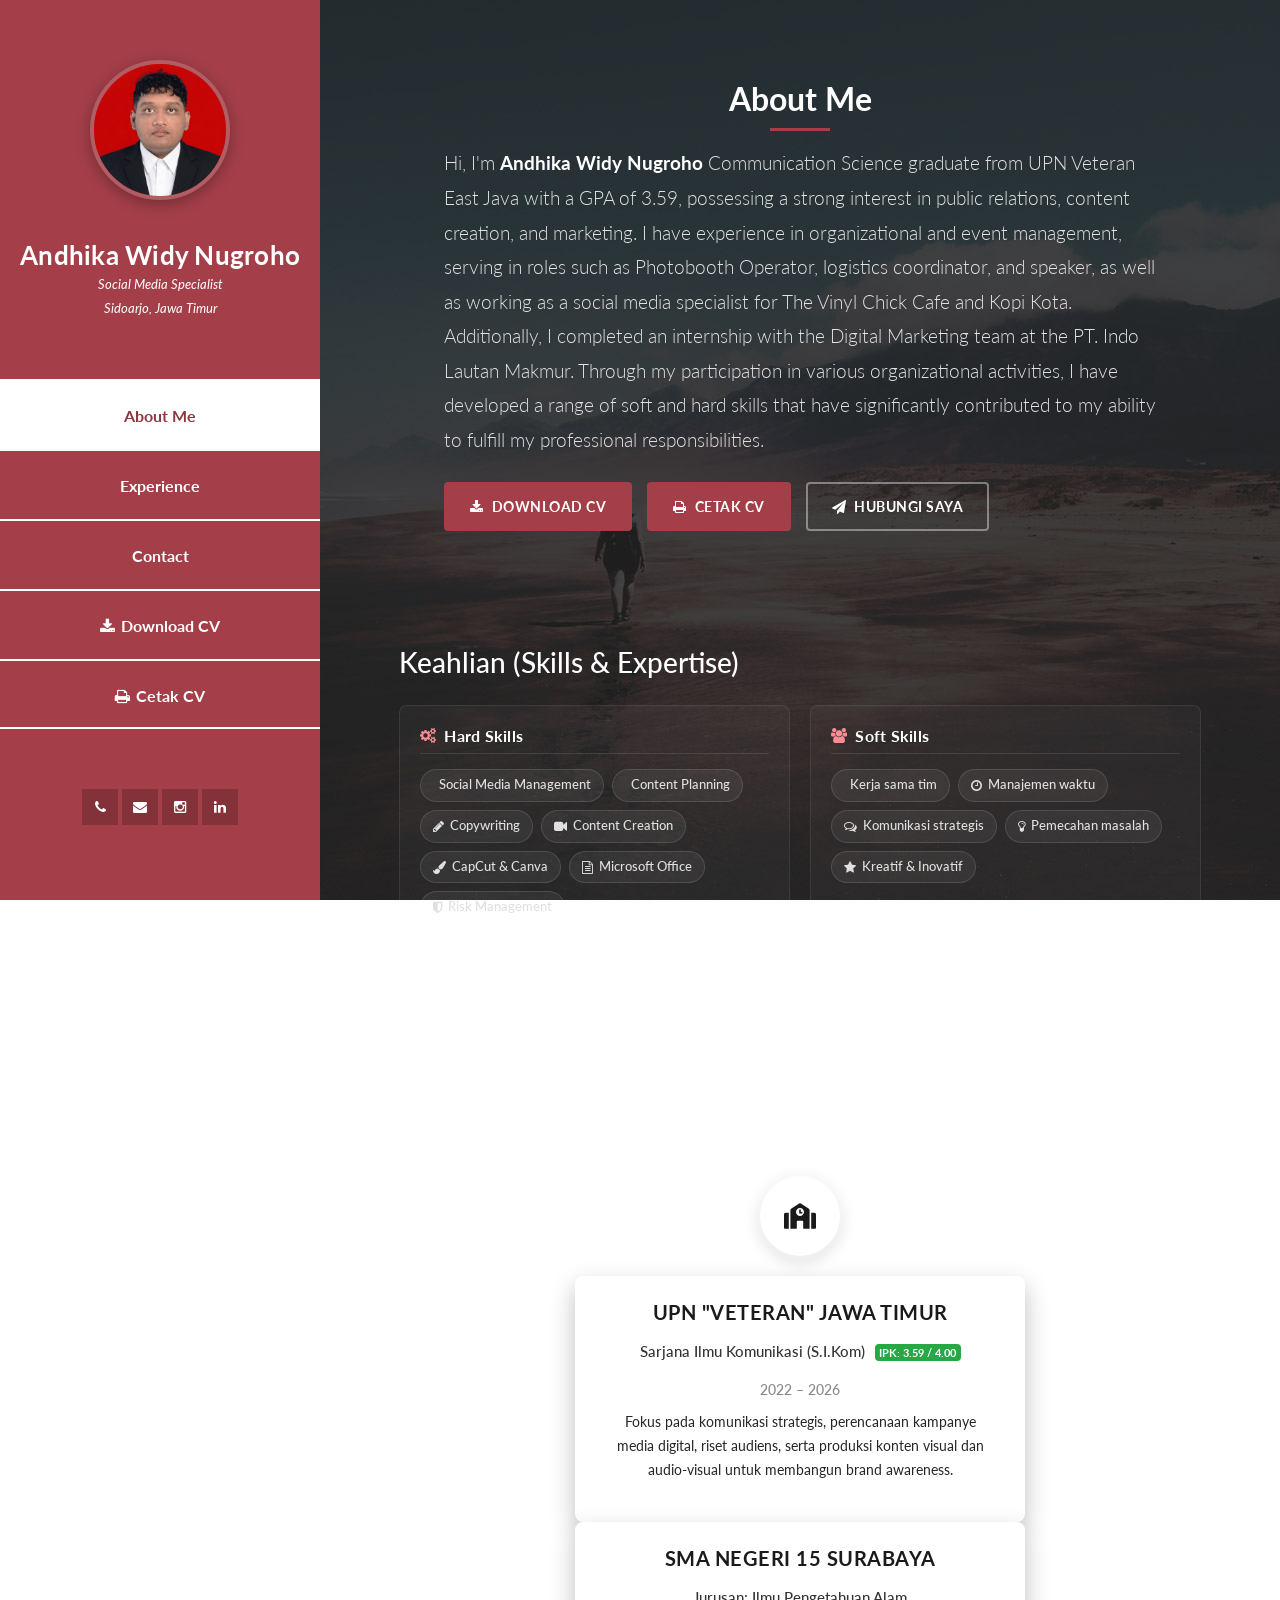
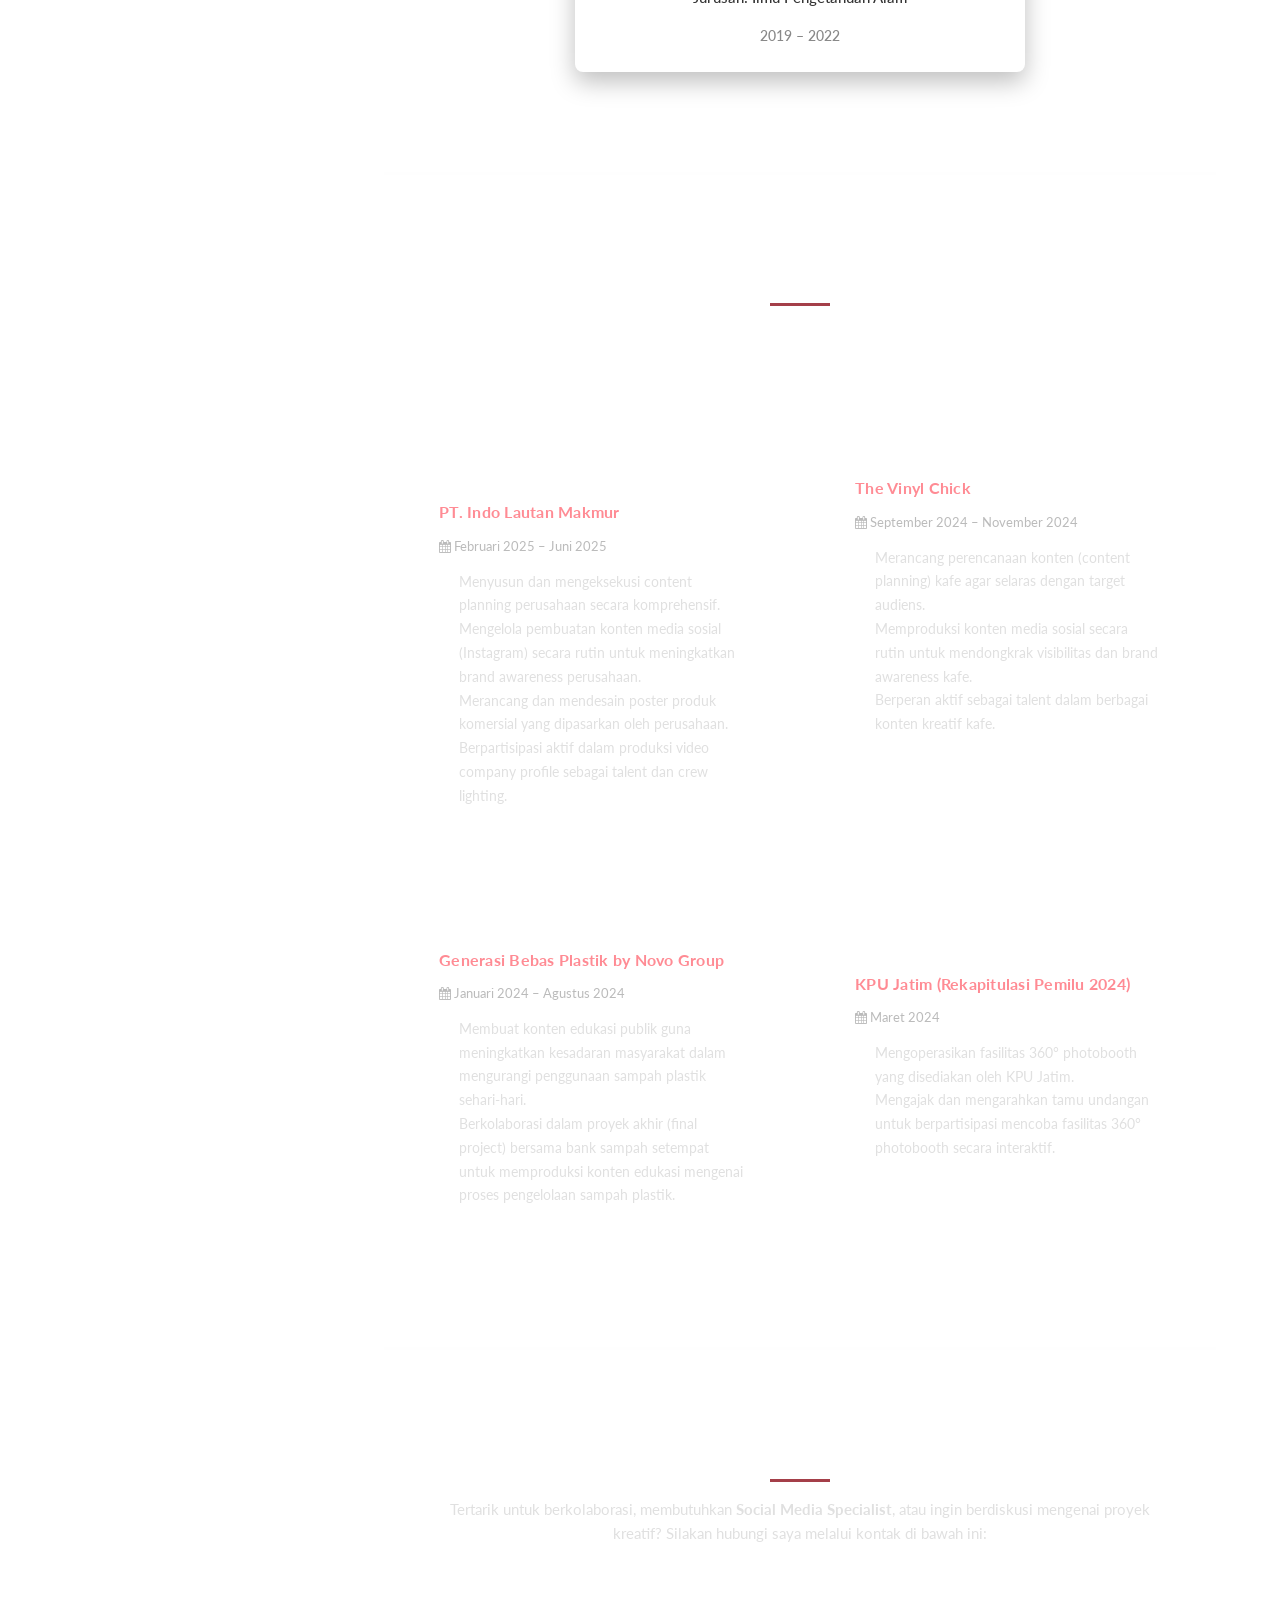
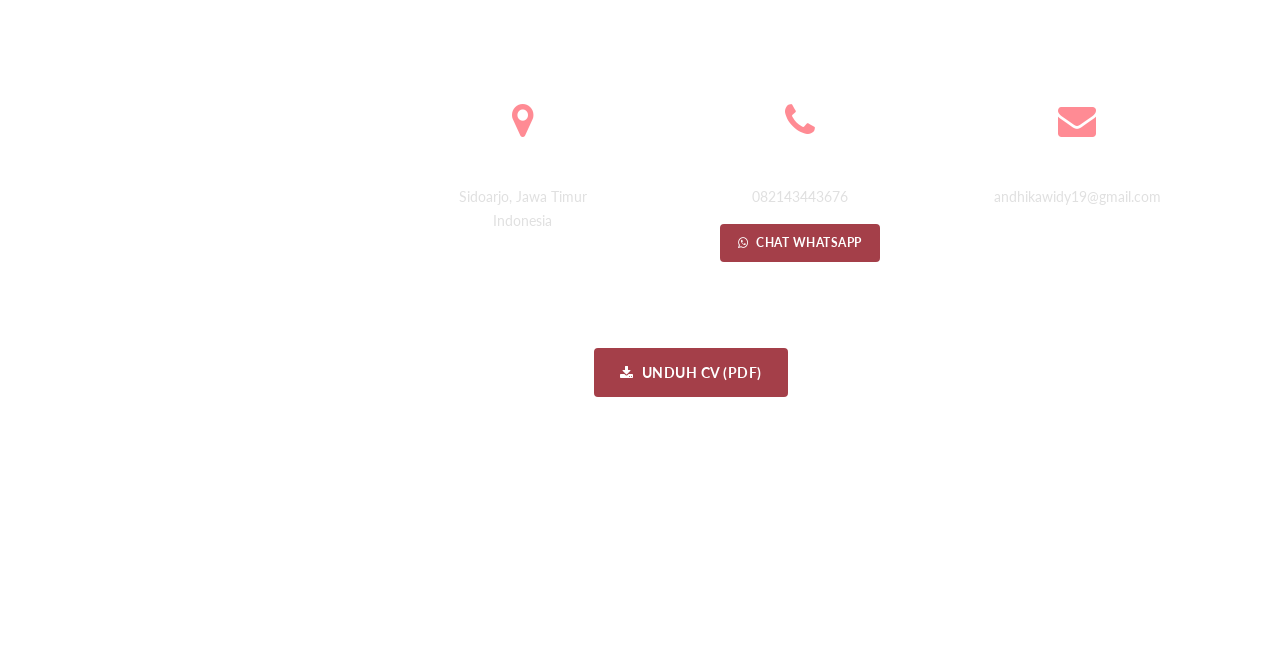
==== commit a98d86fe: "Auto update: 2026-10-12 15:27:45" ====
--- a/index.html
+++ b/index.html
@@ -4,7 +4,8 @@
 <head>
   <meta charset="utf-8" />
   <meta name="viewport" content="width=device-width, initial-scale=1, shrink-to-fit=no" />
-  <meta name="description" content="Portofolio resmi Andhika Widy Nugroho - Social Media Specialist & Digital Marketing" />
+  <meta name="description"
+    content="Portofolio resmi Andhika Widy Nugroho - Social Media Specialist & Digital Marketing" />
   <meta name="author" content="Andhika Widy Nugroho" />
   <link href="https://fonts.googleapis.com/css?family=Lato:100,300,400,700,900" rel="stylesheet" />
 
@@ -40,10 +41,11 @@
             <ul class="main-menu">
               <li><a href="#section1">About Me</a></li>
               <li><a href="#section2">Experience</a></li>
-              <li><a href="#section3">Portofolio</a></li>
-              <li><a href="#section4">Contact</a></li>
-              <li><a href="CV-Andhika-Widy-Nugroho.pdf" download="CV - Andhika Widy Nugroho.pdf"><i class="fa fa-download" style="margin-right: 6px;"></i>Download CV</a></li>
-              <li><a href="cv.html" target="_blank"><i class="fa fa-print" style="margin-right: 6px;"></i>Cetak CV</a></li>
+              <li><a href="#section3">Contact</a></li>
+              <li><a href="CV-Andhika-Widy-Nugroho.pdf" download="CV - Andhika Widy Nugroho.pdf"><i
+                    class="fa fa-download" style="margin-right: 6px;"></i>Download CV</a></li>
+              <li><a href="cv.html" target="_blank"><i class="fa fa-print" style="margin-right: 6px;"></i>Cetak CV</a>
+              </li>
             </ul>
           </nav>
           <div class="social-network">
@@ -55,7 +57,8 @@
                 <a href="mailto:andhikawidy19@gmail.com" title="Email"><i class="fa fa-envelope"></i></a>
               </li>
               <li>
-                <a href="https://www.instagram.com/" target="_blank" title="Instagram"><i class="fa fa-instagram"></i></a>
+                <a href="https://www.instagram.com/" target="_blank" title="Instagram"><i
+                    class="fa fa-instagram"></i></a>
               </li>
               <li>
                 <a href="https://www.linkedin.com/" target="_blank" title="LinkedIn"><i class="fa fa-linkedin"></i></a>
@@ -73,15 +76,21 @@
           <h2>About Me</h2>
           <div class="line-dec"></div>
           <p class="hero-hook">
-            Hi, I'm <strong>Andhika Widy Nugroho</strong>. Lulusan Sarjana Ilmu Komunikasi dari UPN "Veteran" Jawa Timur dengan IPK 3.59 yang memiliki ketertarikan kuat dan pengalaman praktis di bidang <strong>Social Media Specialist</strong> dan <strong>Digital Marketing</strong>.
-          </p>
-          <p style="color: #e0e0e0; font-size: 15px; line-height: 1.7; margin-bottom: 20px;">
-            Terbiasa merancang content planning, memproduksi konten visual dan video, serta meningkatkan brand awareness melalui strategi media sosial yang terarah. Kreatif, inovatif, dan siap memberikan kontribusi optimal bagi perusahaan.
+            Hi, I'm <strong>Andhika Widy Nugroho</strong> Communication Science graduate from UPN Veteran East Java with
+            a GPA of 3.59, possessing a strong interest in public relations, content creation, and marketing. I have
+            experience in organizational and event management, serving in roles such as Photobooth Operator, logistics
+            coordinator, and speaker, as well as working as a social media specialist for The Vinyl Chick Cafe and Kopi
+            Kota. Additionally, I completed an internship with the Digital Marketing team at the PT. Indo Lautan Makmur.
+            Through my participation in various organizational activities, I have developed a range of soft and hard
+            skills that have significantly contributed to my ability to fulfill my professional responsibilities.
           </p>
           <div class="cta-container">
-            <a href="#section3" class="btn-custom btn-custom-primary"><i class="fa fa-eye"></i> Lihat Portofolio</a>
-            <a href="CV-Andhika-Widy-Nugroho.pdf" download="CV - Andhika Widy Nugroho.pdf" class="btn-custom btn-custom-primary"><i class="fa fa-download"></i> Download CV</a>
-            <a href="#section4" class="btn-custom btn-custom-secondary"><i class="fa fa-paper-plane"></i> Hubungi Saya</a>
+            <a href="CV-Andhika-Widy-Nugroho.pdf" download="CV - Andhika Widy Nugroho.pdf"
+              class="btn-custom btn-custom-primary"><i class="fa fa-download"></i> Download CV</a>
+            <a href="cv.html" target="_blank"
+              class="btn-custom btn-custom-primary"><i class="fa fa-print"></i> Cetak CV</a>
+            <a href="#section3" class="btn-custom btn-custom-secondary"><i class="fa fa-paper-plane"></i> Hubungi
+              Saya</a>
           </div>
         </div>
 
@@ -141,11 +150,18 @@
                     </div>
                     <div class="timeline-card">
                       <h4>UPN "VETERAN" JAWA TIMUR</h4>
-                      <p class="timeline-subtitle">Sarjana Ilmu Komunikasi (S.I.Kom) <span class="badge badge-success" style="background:#28a745; margin-left:6px;">IPK: 3.59 / 4.00</span></p>
+                      <p class="timeline-subtitle">Sarjana Ilmu Komunikasi (S.I.Kom) <span class="badge badge-success"
+                          style="background:#28a745; margin-left:6px;">IPK: 3.59 / 4.00</span></p>
                       <p class="timeline-date">2022 – 2026</p>
-                      <p style="margin-top: 8px; font-size: 13.5px; color: #ddd;">
-                        Fokus pada komunikasi strategis, perencanaan kampanye media digital, riset audiens, serta produksi konten visual dan audio-visual untuk membangun brand awareness.
+                      <p style="margin-top: 8px; font-size: 13.5px; color: #000000da;">
+                        Fokus pada komunikasi strategis, perencanaan kampanye media digital, riset audiens, serta
+                        produksi konten visual dan audio-visual untuk membangun brand awareness.
                       </p>
+                    </div>
+                    <div class="timeline-card">
+                      <h4>SMA NEGERI 15 SURABAYA</h4>
+                      <p class="timeline-subtitle">Jurusan: Ilmu Pengetahuan Alam</p>
+                      <p class="timeline-date">2019 – 2022</p>
                     </div>
                   </div>
                 </div>
@@ -163,17 +179,19 @@
           <h2>Pengalaman Kerja & Organisasi</h2>
           <div class="line-dec"></div>
         </div>
-        
+
         <!-- Row 1: PT Indo Lautan Makmur & The Vinyl Chick -->
         <div class="row">
           <div class="col-md-6">
             <div class="service-item">
               <h4 style="font-size: 20px;">DIGITAL MARKETING (MAGANG)</h4>
               <h4 style="color: #ff8b94; font-size: 16px; margin-bottom: 12px;">PT. Indo Lautan Makmur</h4>
-              <p style="font-size: 13px; color: #bbb; margin-bottom: 12px;"><i class="fa fa-calendar"></i> Februari 2025 – Juni 2025</p>
+              <p style="font-size: 13px; color: #bbb; margin-bottom: 12px;"><i class="fa fa-calendar"></i> Februari 2025
+                – Juni 2025</p>
               <ul style="padding-left: 20px; color: #e0e0e0; font-size: 14px; line-height: 1.7;">
                 <li>Menyusun dan mengeksekusi content planning perusahaan secara komprehensif.</li>
-                <li>Mengelola pembuatan konten media sosial (Instagram) secara rutin untuk meningkatkan brand awareness perusahaan.</li>
+                <li>Mengelola pembuatan konten media sosial (Instagram) secara rutin untuk meningkatkan brand awareness
+                  perusahaan.</li>
                 <li>Merancang dan mendesain poster produk komersial yang dipasarkan oleh perusahaan.</li>
                 <li>Berpartisipasi aktif dalam produksi video company profile sebagai talent dan crew lighting.</li>
               </ul>
@@ -183,10 +201,12 @@
             <div class="service-item">
               <h4 style="font-size: 20px;">SOCIAL MEDIA SPECIALIST</h4>
               <h4 style="color: #ff8b94; font-size: 16px; margin-bottom: 12px;">The Vinyl Chick</h4>
-              <p style="font-size: 13px; color: #bbb; margin-bottom: 12px;"><i class="fa fa-calendar"></i> September 2024 – November 2024</p>
+              <p style="font-size: 13px; color: #bbb; margin-bottom: 12px;"><i class="fa fa-calendar"></i> September
+                2024 – November 2024</p>
               <ul style="padding-left: 20px; color: #e0e0e0; font-size: 14px; line-height: 1.7;">
                 <li>Merancang perencanaan konten (content planning) kafe agar selaras dengan target audiens.</li>
-                <li>Memproduksi konten media sosial secara rutin untuk mendongkrak visibilitas dan brand awareness kafe.</li>
+                <li>Memproduksi konten media sosial secara rutin untuk mendongkrak visibilitas dan brand awareness kafe.
+                </li>
                 <li>Berperan aktif sebagai talent dalam berbagai konten kreatif kafe.</li>
               </ul>
             </div>
@@ -198,22 +218,29 @@
           <div class="col-md-6">
             <div class="service-item">
               <h4 style="font-size: 20px;">VOLUNTEER</h4>
-              <h4 style="color: #ff8b94; font-size: 16px; margin-bottom: 12px;">Generasi Bebas Plastik by Novo Group</h4>
-              <p style="font-size: 13px; color: #bbb; margin-bottom: 12px;"><i class="fa fa-calendar"></i> Januari 2024 – Agustus 2024</p>
+              <h4 style="color: #ff8b94; font-size: 16px; margin-bottom: 12px;">Generasi Bebas Plastik by Novo Group
+              </h4>
+              <p style="font-size: 13px; color: #bbb; margin-bottom: 12px;"><i class="fa fa-calendar"></i> Januari 2024
+                – Agustus 2024</p>
               <ul style="padding-left: 20px; color: #e0e0e0; font-size: 14px; line-height: 1.7;">
-                <li>Membuat konten edukasi publik guna meningkatkan kesadaran masyarakat dalam mengurangi penggunaan sampah plastik sehari-hari.</li>
-                <li>Berkolaborasi dalam proyek akhir (final project) bersama bank sampah setempat untuk memproduksi konten edukasi mengenai proses pengelolaan sampah plastik.</li>
+                <li>Membuat konten edukasi publik guna meningkatkan kesadaran masyarakat dalam mengurangi penggunaan
+                  sampah plastik sehari-hari.</li>
+                <li>Berkolaborasi dalam proyek akhir (final project) bersama bank sampah setempat untuk memproduksi
+                  konten edukasi mengenai proses pengelolaan sampah plastik.</li>
               </ul>
             </div>
           </div>
           <div class="col-md-6">
             <div class="service-item">
               <h4 style="font-size: 20px;">VOLUNTEER PHOTOBOOTH CREW</h4>
-              <h4 style="color: #ff8b94; font-size: 16px; margin-bottom: 12px;">KPU Jatim (Rekapitulasi Pemilu 2024)</h4>
-              <p style="font-size: 13px; color: #bbb; margin-bottom: 12px;"><i class="fa fa-calendar"></i> Maret 2024</p>
+              <h4 style="color: #ff8b94; font-size: 16px; margin-bottom: 12px;">KPU Jatim (Rekapitulasi Pemilu 2024)
+              </h4>
+              <p style="font-size: 13px; color: #bbb; margin-bottom: 12px;"><i class="fa fa-calendar"></i> Maret 2024
+              </p>
               <ul style="padding-left: 20px; color: #e0e0e0; font-size: 14px; line-height: 1.7;">
                 <li>Mengoperasikan fasilitas 360° photobooth yang disediakan oleh KPU Jatim.</li>
-                <li>Mengajak dan mengarahkan tamu undangan untuk berpartisipasi mencoba fasilitas 360° photobooth secara interaktif.</li>
+                <li>Mengajak dan mengarahkan tamu undangan untuk berpartisipasi mencoba fasilitas 360° photobooth secara
+                  interaktif.</li>
               </ul>
             </div>
           </div>
@@ -221,149 +248,15 @@
       </div>
     </section>
 
-    <!-- Section 3: Portofolio -->
-    <section class="section my-work" id="section3" data-section="section3">
-      <div class="container">
-        <div class="section-heading">
-          <h2>Portofolio</h2>
-          <div class="line-dec"></div>
-        </div>
-        <div class="row">
-          <div class="isotope-wrapper">
-            <form class="isotope-toolbar">
-              <label><input type="radio" data-type="*" checked="" name="isotope-filter" />
-                <span>Semua</span></label>
-              <label><input type="radio" data-type="social" name="isotope-filter" />
-                <span>Social Media</span></label>
-              <label><input type="radio" data-type="design" name="isotope-filter" />
-                <span>Desain & Konten</span></label>
-              <label><input type="radio" data-type="campaign" name="isotope-filter" />
-                <span>Kampanye & Event</span></label>
-            </form>
-            <div class="isotope-box">
-
-              <!-- Project 1 (Social Media) -->
-              <div class="isotope-item" data-type="social">
-                <div class="portfolio-card">
-                  <div class="card-img-wrapper">
-                    <img src="assets/images/photo_1.jpg" alt="Content Planning & Instagram Management" />
-                  </div>
-                  <div class="card-info">
-                    <h4>Content Planning & Social Media</h4>
-                    <p>Strategi content planning komprehensif dan pengelolaan akun media sosial Instagram untuk meningkatkan brand engagement.</p>
-                    <div class="card-tags">
-                      <span class="card-tag">Content Strategy</span>
-                      <span class="card-tag">Instagram</span>
-                      <span class="card-tag">Copywriting</span>
-                    </div>
-                  </div>
-                </div>
-              </div>
-
-              <!-- Project 2 (Design) -->
-              <div class="isotope-item" data-type="design">
-                <div class="portfolio-card">
-                  <div class="card-img-wrapper">
-                    <img src="assets/images/photo_2.png" alt="Desain Poster Komersial" />
-                  </div>
-                  <div class="card-info">
-                    <h4>Desain Poster Produk Komersial</h4>
-                    <p>Perancangan materi poster promosi dan iklan visual produk komersial yang dipasarkan kepada target konsumen.</p>
-                    <div class="card-tags">
-                      <span class="card-tag">Canva</span>
-                      <span class="card-tag">Poster Design</span>
-                      <span class="card-tag">Branding</span>
-                    </div>
-                  </div>
-                </div>
-              </div>
-
-              <!-- Project 3 (Social Media / Video) -->
-              <div class="isotope-item" data-type="social">
-                <div class="portfolio-card">
-                  <div class="card-img-wrapper">
-                    <img src="assets/images/photo_3.png" alt="Produksi Video Company Profile" />
-                  </div>
-                  <div class="card-info">
-                    <h4>Video Company Profile & Talent</h4>
-                    <p>Produksi video profil perusahaan berskala profesional dengan peran aktif sebagai talent dan kru pencahayaan (lighting).</p>
-                    <div class="card-tags">
-                      <span class="card-tag">Video Production</span>
-                      <span class="card-tag">Talent</span>
-                      <span class="card-tag">CapCut</span>
-                    </div>
-                  </div>
-                </div>
-              </div>
-
-              <!-- Project 4 (Social Media) -->
-              <div class="isotope-item" data-type="social">
-                <div class="portfolio-card">
-                  <div class="card-img-wrapper">
-                    <img src="assets/images/photo_4.png" alt="Brand Awareness The Vinyl Chick" />
-                  </div>
-                  <div class="card-info">
-                    <h4>Social Media & Cafe Visibility</h4>
-                    <p>Perencanaan konten kafe kreatif dan interaktif guna mendongkrak visibilitas kafe di kalangan audiens muda.</p>
-                    <div class="card-tags">
-                      <span class="card-tag">The Vinyl Chick</span>
-                      <span class="card-tag">Audience Targeting</span>
-                      <span class="card-tag">Talent</span>
-                    </div>
-                  </div>
-                </div>
-              </div>
-
-              <!-- Project 5 (Campaign) -->
-              <div class="isotope-item" data-type="campaign">
-                <div class="portfolio-card">
-                  <div class="card-img-wrapper">
-                    <img src="assets/images/photo_5.png" alt="Generasi Bebas Plastik" />
-                  </div>
-                  <div class="card-info">
-                    <h4>Kampanye Generasi Bebas Plastik</h4>
-                    <p>Publikasi konten edukasi publik pengurangan sampah plastik berkolaborasi dengan bank sampah lokal.</p>
-                    <div class="card-tags">
-                      <span class="card-tag">Public Education</span>
-                      <span class="card-tag">Campaign</span>
-                      <span class="card-tag">Novo Group</span>
-                    </div>
-                  </div>
-                </div>
-              </div>
-
-              <!-- Project 6 (Campaign / Event) -->
-              <div class="isotope-item" data-type="campaign">
-                <div class="portfolio-card">
-                  <div class="card-img-wrapper">
-                    <img src="assets/images/photo_6.png" alt="Aktivasi 360 Photobooth KPU Jatim" />
-                  </div>
-                  <div class="card-info">
-                    <h4>Interactive 360° Photobooth Event</h4>
-                    <p>Fasilitasi dan pengoperasian teknologi 360° photobooth interaktif untuk para tamu undangan pada Rekapitulasi Pemilu 2024.</p>
-                    <div class="card-tags">
-                      <span class="card-tag">KPU Jatim</span>
-                      <span class="card-tag">Event Activation</span>
-                      <span class="card-tag">Guest Engagement</span>
-                    </div>
-                  </div>
-                </div>
-              </div>
-
-            </div>
-          </div>
-        </div>
-      </div>
-    </section>
-
-    <!-- Section 4: Contact -->
-    <section class="section contact-me" id="section4" data-section="section4">
+    <!-- Section 3: Contact -->
+    <section class="section contact-me" id="section3" data-section="section3">
       <div class="container">
         <div class="section-heading">
           <h2>Kontak (Contact)</h2>
           <div class="line-dec"></div>
           <p style="color: #e0e0e0; font-size: 15px; margin-top: 15px;">
-            Tertarik untuk berkolaborasi, membutuhkan <strong>Social Media Specialist</strong>, atau ingin berdiskusi mengenai proyek kreatif? Silakan hubungi saya melalui kontak di bawah ini:
+            Tertarik untuk berkolaborasi, membutuhkan <strong>Social Media Specialist</strong>, atau ingin berdiskusi
+            mengenai proyek kreatif? Silakan hubungi saya melalui kontak di bawah ini:
           </p>
         </div>
 
@@ -383,7 +276,8 @@
               <i class="fa fa-phone" style="font-size: 38px; color: #ff8b94; margin-bottom: 15px;"></i>
               <h4 style="font-size: 18px; margin-bottom: 10px;">Telepon / WA</h4>
               <p style="font-size: 14px; color: #e0e0e0; margin-bottom: 15px;">082143443676</p>
-              <a href="https://wa.me/6282143443676" target="_blank" class="btn-custom btn-custom-primary" style="padding: 8px 16px; font-size: 12px;">
+              <a href="https://wa.me/6282143443676" target="_blank" class="btn-custom btn-custom-primary"
+                style="padding: 8px 16px; font-size: 12px;">
                 <i class="fa fa-whatsapp"></i> Chat WhatsApp
               </a>
             </div>
@@ -395,7 +289,8 @@
               <i class="fa fa-envelope" style="font-size: 38px; color: #ff8b94; margin-bottom: 15px;"></i>
               <h4 style="font-size: 18px; margin-bottom: 10px;">Email</h4>
               <p style="font-size: 14px; color: #e0e0e0; margin-bottom: 15px;">andhikawidy19@gmail.com</p>
-              <a href="mailto:andhikawidy19@gmail.com" class="btn-custom btn-custom-secondary" style="padding: 8px 16px; font-size: 12px;">
+              <a href="mailto:andhikawidy19@gmail.com" class="btn-custom btn-custom-secondary"
+                style="padding: 8px 16px; font-size: 12px;">
                 <i class="fa fa-paper-plane"></i> Kirim Email
               </a>
             </div>
@@ -404,7 +299,8 @@
 
         <!-- Direct Actions Bar -->
         <div class="text-center" style="margin-top: 40px;">
-          <a href="CV-Andhika-Widy-Nugroho.pdf" download="CV - Andhika Widy Nugroho.pdf" class="btn-custom btn-custom-primary" style="margin: 6px;">
+          <a href="CV-Andhika-Widy-Nugroho.pdf" download="CV - Andhika Widy Nugroho.pdf"
+            class="btn-custom btn-custom-primary" style="margin: 6px;">
             <i class="fa fa-download"></i> Unduh CV (PDF)
           </a>
           <a href="cv.html" target="_blank" class="btn-custom btn-custom-secondary" style="margin: 6px;">
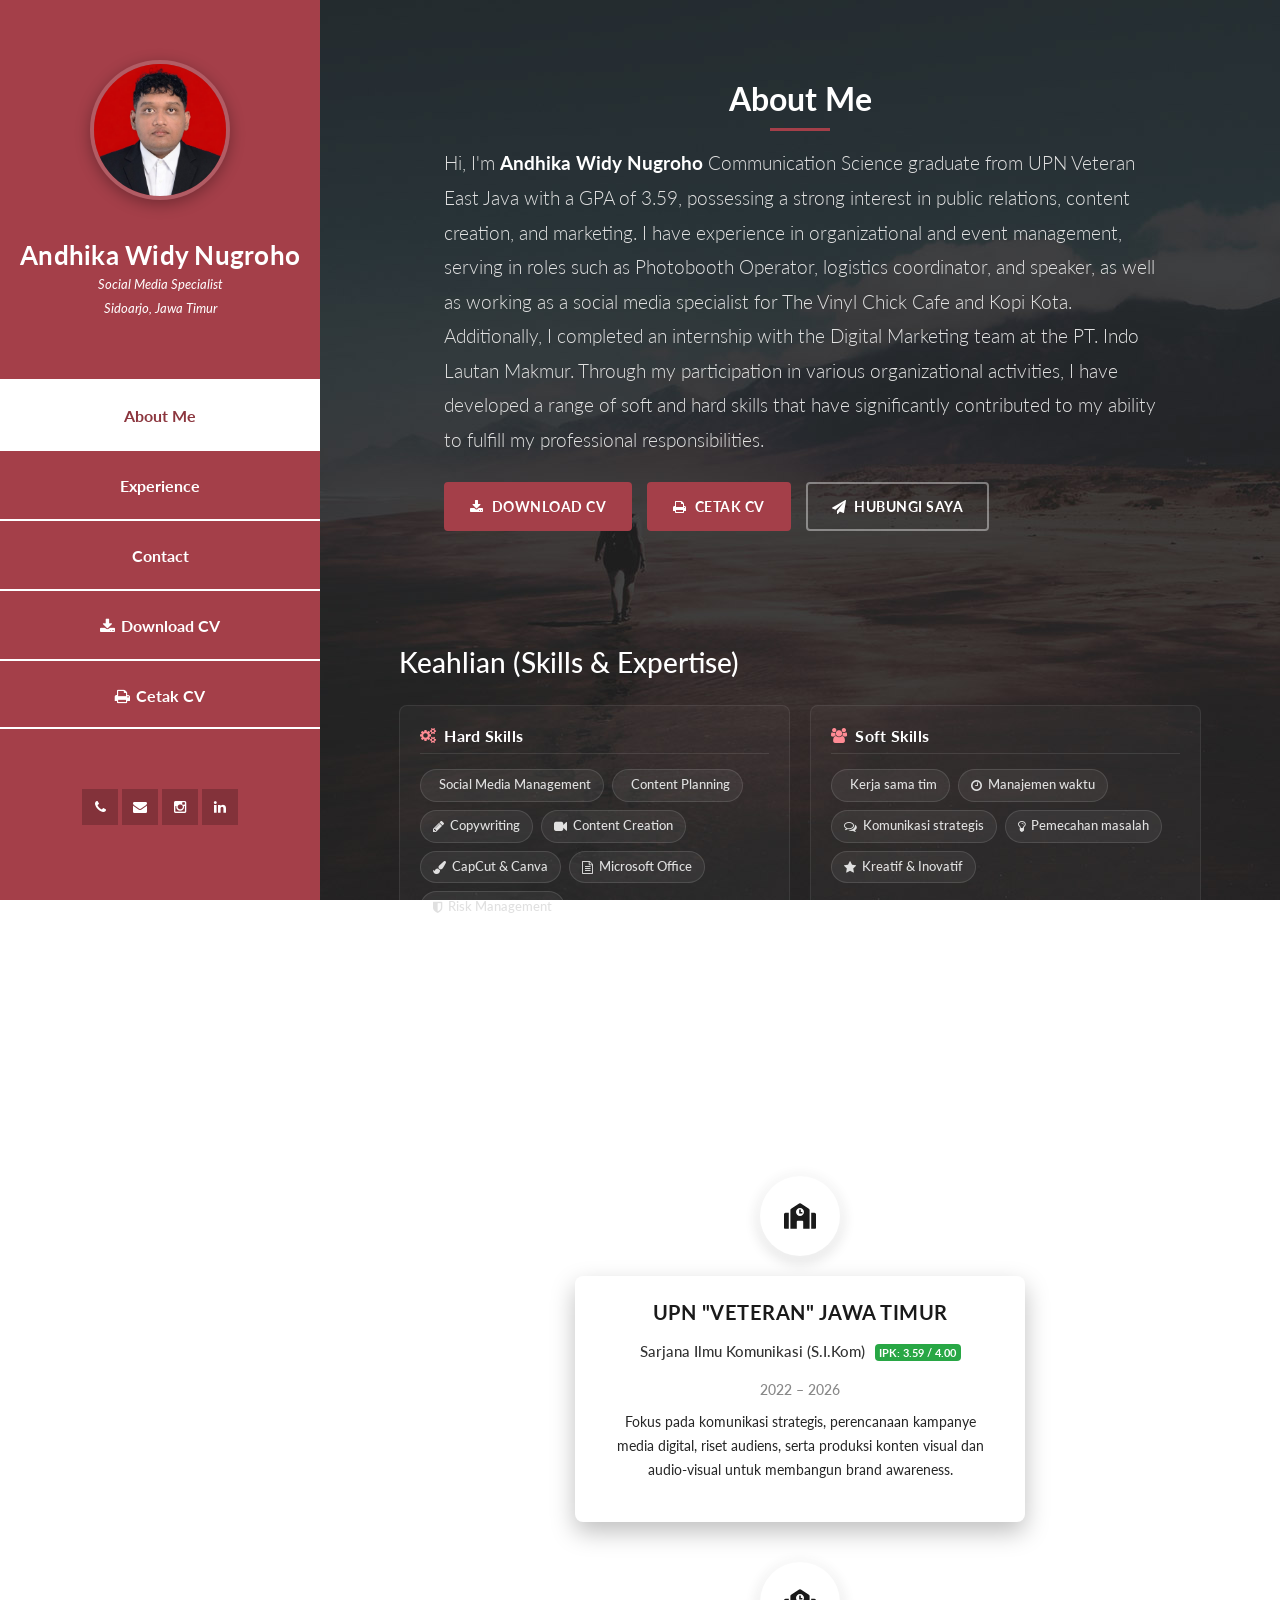
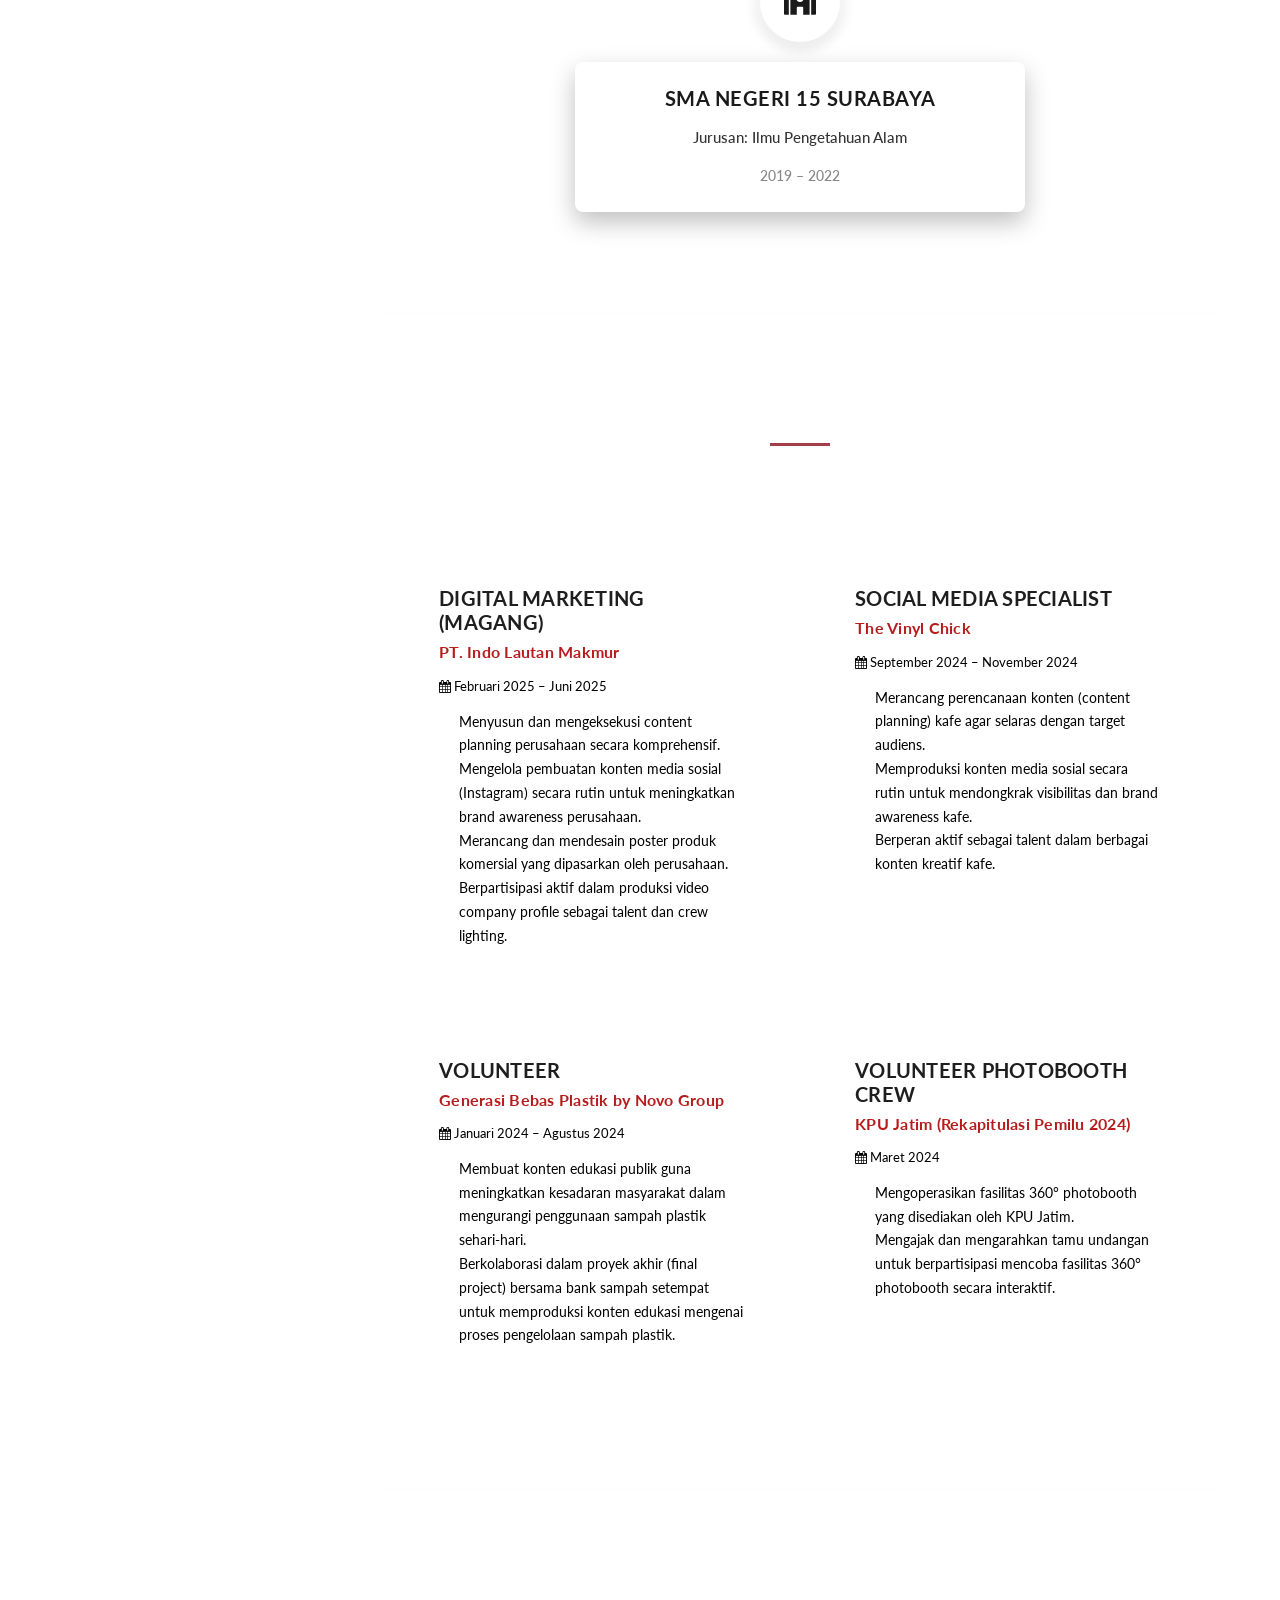
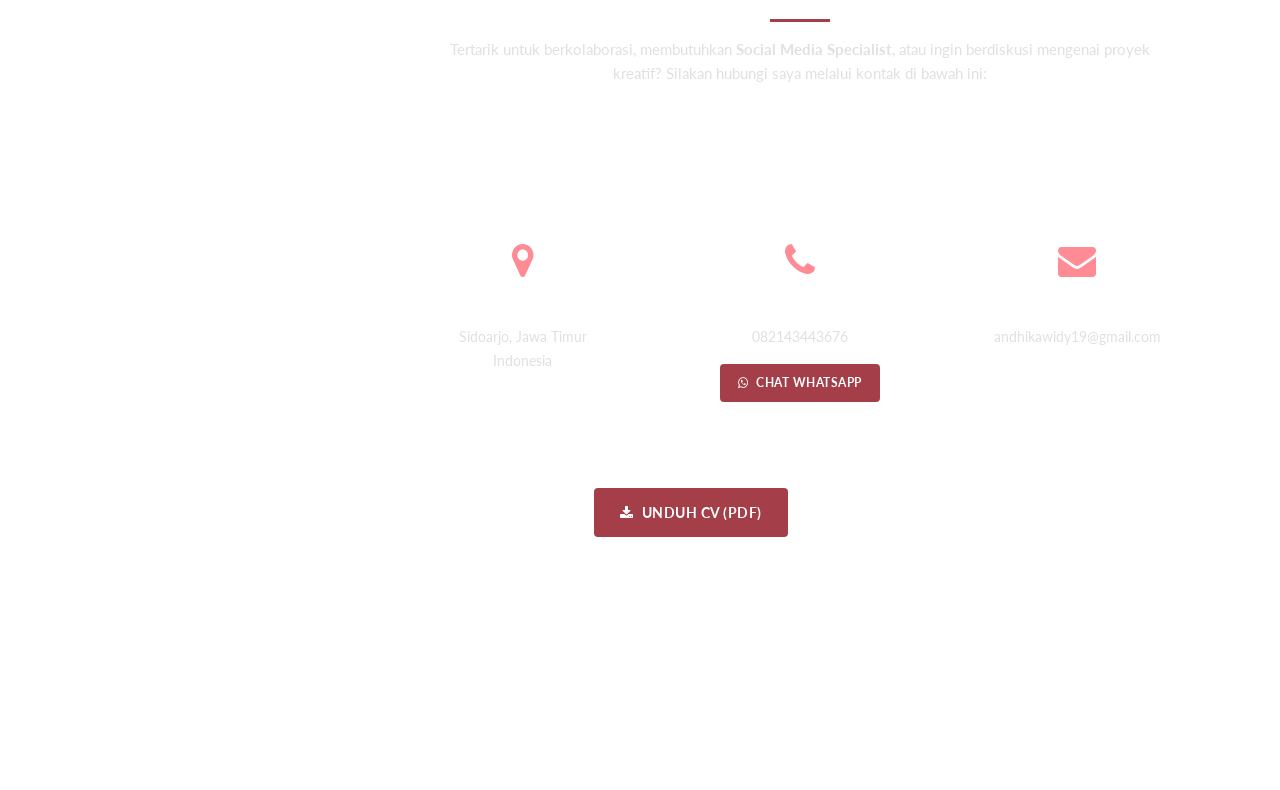
==== commit 4e26d6a4: "Auto update: 2026-10-12 15:48:35" ====
--- a/index.html
+++ b/index.html
@@ -87,8 +87,8 @@
           <div class="cta-container">
             <a href="CV-Andhika-Widy-Nugroho.pdf" download="CV - Andhika Widy Nugroho.pdf"
               class="btn-custom btn-custom-primary"><i class="fa fa-download"></i> Download CV</a>
-            <a href="cv.html" target="_blank"
-              class="btn-custom btn-custom-primary"><i class="fa fa-print"></i> Cetak CV</a>
+            <a href="cv.html" target="_blank" class="btn-custom btn-custom-primary"><i class="fa fa-print"></i> Cetak
+              CV</a>
             <a href="#section3" class="btn-custom btn-custom-secondary"><i class="fa fa-paper-plane"></i> Hubungi
               Saya</a>
           </div>
@@ -158,6 +158,15 @@
                         produksi konten visual dan audio-visual untuk membangun brand awareness.
                       </p>
                     </div>
+                  </div>
+                  <!-- SMA 15 Surabayara Node -->
+                  <div class="timeline-item">
+                    <div class="timeline-node timeline-node-glow">
+                      <svg class="timeline-svg" xmlns="http://www.w3.org/2000/svg" viewBox="0 0 640 512">
+                        <path fill="currentColor"
+                          d="M0 224v272c0 8.84 7.16 16 16 16h80V192H32c-17.67 0-32 14.33-32 32zm360-48h-24v-40c0-4.42-3.58-8-8-8h-16c-4.42 0-8 3.58-8 8v64c0 4.42 3.58 8 8 8h48c4.42 0 8-3.58 8-8v-16c0-4.42-3.58-8-8-8zm137.75-63.96l-160-106.67a32.02 32.02 0 0 0-35.5 0l-160 106.67A32.002 32.002 0 0 0 128 138.66V512h128V368c0-8.84 7.16-16 16-16h96c8.84 0 16 7.16 16 16v144h128V138.67c0-10.7-5.35-20.7-14.25-26.63zM320 256c-44.18 0-80-35.82-80-80s35.82-80 80-80 80 35.82 80 80-35.82 80-80 80zm288-64h-64v320h80c8.84 0 16-7.16 16-16V224c0-17.67-14.33-32-32-32z" />
+                      </svg>
+                    </div>
                     <div class="timeline-card">
                       <h4>SMA NEGERI 15 SURABAYA</h4>
                       <p class="timeline-subtitle">Jurusan: Ilmu Pengetahuan Alam</p>
@@ -183,12 +192,12 @@
         <!-- Row 1: PT Indo Lautan Makmur & The Vinyl Chick -->
         <div class="row">
           <div class="col-md-6">
-            <div class="service-item">
-              <h4 style="font-size: 20px;">DIGITAL MARKETING (MAGANG)</h4>
-              <h4 style="color: #ff8b94; font-size: 16px; margin-bottom: 12px;">PT. Indo Lautan Makmur</h4>
-              <p style="font-size: 13px; color: #bbb; margin-bottom: 12px;"><i class="fa fa-calendar"></i> Februari 2025
+            <div class="service-item" style="background: #ffffff; border-radius: 8px;">
+              <h4 style="font-size: 20px; color: #1e1e1e;">DIGITAL MARKETING (MAGANG)</h4>
+              <h4 style="color: #b71c1c; font-size: 16px; margin-bottom: 12px;">PT. Indo Lautan Makmur</h4>
+              <p style="font-size: 13px; color: #000000; margin-bottom: 12px;"><i class="fa fa-calendar"></i> Februari 2025
                 – Juni 2025</p>
-              <ul style="padding-left: 20px; color: #e0e0e0; font-size: 14px; line-height: 1.7;">
+              <ul style="padding-left: 20px; color: #000000; font-size: 14px; line-height: 1.7;">
                 <li>Menyusun dan mengeksekusi content planning perusahaan secara komprehensif.</li>
                 <li>Mengelola pembuatan konten media sosial (Instagram) secara rutin untuk meningkatkan brand awareness
                   perusahaan.</li>
@@ -198,12 +207,12 @@
             </div>
           </div>
           <div class="col-md-6">
-            <div class="service-item">
-              <h4 style="font-size: 20px;">SOCIAL MEDIA SPECIALIST</h4>
-              <h4 style="color: #ff8b94; font-size: 16px; margin-bottom: 12px;">The Vinyl Chick</h4>
-              <p style="font-size: 13px; color: #bbb; margin-bottom: 12px;"><i class="fa fa-calendar"></i> September
+            <div class="service-item" style="background: #ffffff; border-radius: 8px;">
+              <h4 style="font-size: 20px; color: #1e1e1e;">SOCIAL MEDIA SPECIALIST</h4>
+              <h4 style="color: #b71c1c; font-size: 16px; margin-bottom: 12px;">The Vinyl Chick</h4>
+              <p style="font-size: 13px; color: #000000; margin-bottom: 12px;"><i class="fa fa-calendar"></i> September
                 2024 – November 2024</p>
-              <ul style="padding-left: 20px; color: #e0e0e0; font-size: 14px; line-height: 1.7;">
+              <ul style="padding-left: 20px; color: #000000; font-size: 14px; line-height: 1.7;">
                 <li>Merancang perencanaan konten (content planning) kafe agar selaras dengan target audiens.</li>
                 <li>Memproduksi konten media sosial secara rutin untuk mendongkrak visibilitas dan brand awareness kafe.
                 </li>
@@ -216,13 +225,13 @@
         <!-- Row 2: Generasi Bebas Plastik & KPU Jatim -->
         <div class="row">
           <div class="col-md-6">
-            <div class="service-item">
-              <h4 style="font-size: 20px;">VOLUNTEER</h4>
-              <h4 style="color: #ff8b94; font-size: 16px; margin-bottom: 12px;">Generasi Bebas Plastik by Novo Group
+            <div class="service-item" style="background: #ffffff; border-radius: 8px;">
+              <h4 style="font-size: 20px; color: #1e1e1e;">VOLUNTEER</h4>
+              <h4 style="color: #b71c1c; font-size: 16px; margin-bottom: 12px;">Generasi Bebas Plastik by Novo Group
               </h4>
-              <p style="font-size: 13px; color: #bbb; margin-bottom: 12px;"><i class="fa fa-calendar"></i> Januari 2024
+              <p style="font-size: 13px; color: #000000; margin-bottom: 12px;"><i class="fa fa-calendar"></i> Januari 2024
                 – Agustus 2024</p>
-              <ul style="padding-left: 20px; color: #e0e0e0; font-size: 14px; line-height: 1.7;">
+              <ul style="padding-left: 20px; color: #000000; font-size: 14px; line-height: 1.7;">
                 <li>Membuat konten edukasi publik guna meningkatkan kesadaran masyarakat dalam mengurangi penggunaan
                   sampah plastik sehari-hari.</li>
                 <li>Berkolaborasi dalam proyek akhir (final project) bersama bank sampah setempat untuk memproduksi
@@ -231,13 +240,13 @@
             </div>
           </div>
           <div class="col-md-6">
-            <div class="service-item">
-              <h4 style="font-size: 20px;">VOLUNTEER PHOTOBOOTH CREW</h4>
-              <h4 style="color: #ff8b94; font-size: 16px; margin-bottom: 12px;">KPU Jatim (Rekapitulasi Pemilu 2024)
+            <div class="service-item" style="background: #ffffff; border-radius: 8px;">
+              <h4 style="font-size: 20px; color: #1e1e1e;">VOLUNTEER PHOTOBOOTH CREW</h4>
+              <h4 style="color: #b71c1c; font-size: 16px; margin-bottom: 12px;">KPU Jatim (Rekapitulasi Pemilu 2024)
               </h4>
-              <p style="font-size: 13px; color: #bbb; margin-bottom: 12px;"><i class="fa fa-calendar"></i> Maret 2024
+              <p style="font-size: 13px; color: #000000; margin-bottom: 12px;"><i class="fa fa-calendar"></i> Maret 2024
               </p>
-              <ul style="padding-left: 20px; color: #e0e0e0; font-size: 14px; line-height: 1.7;">
+              <ul style="padding-left: 20px; color: #000000; font-size: 14px; line-height: 1.7;">
                 <li>Mengoperasikan fasilitas 360° photobooth yang disediakan oleh KPU Jatim.</li>
                 <li>Mengajak dan mengarahkan tamu undangan untuk berpartisipasi mencoba fasilitas 360° photobooth secara
                   interaktif.</li>
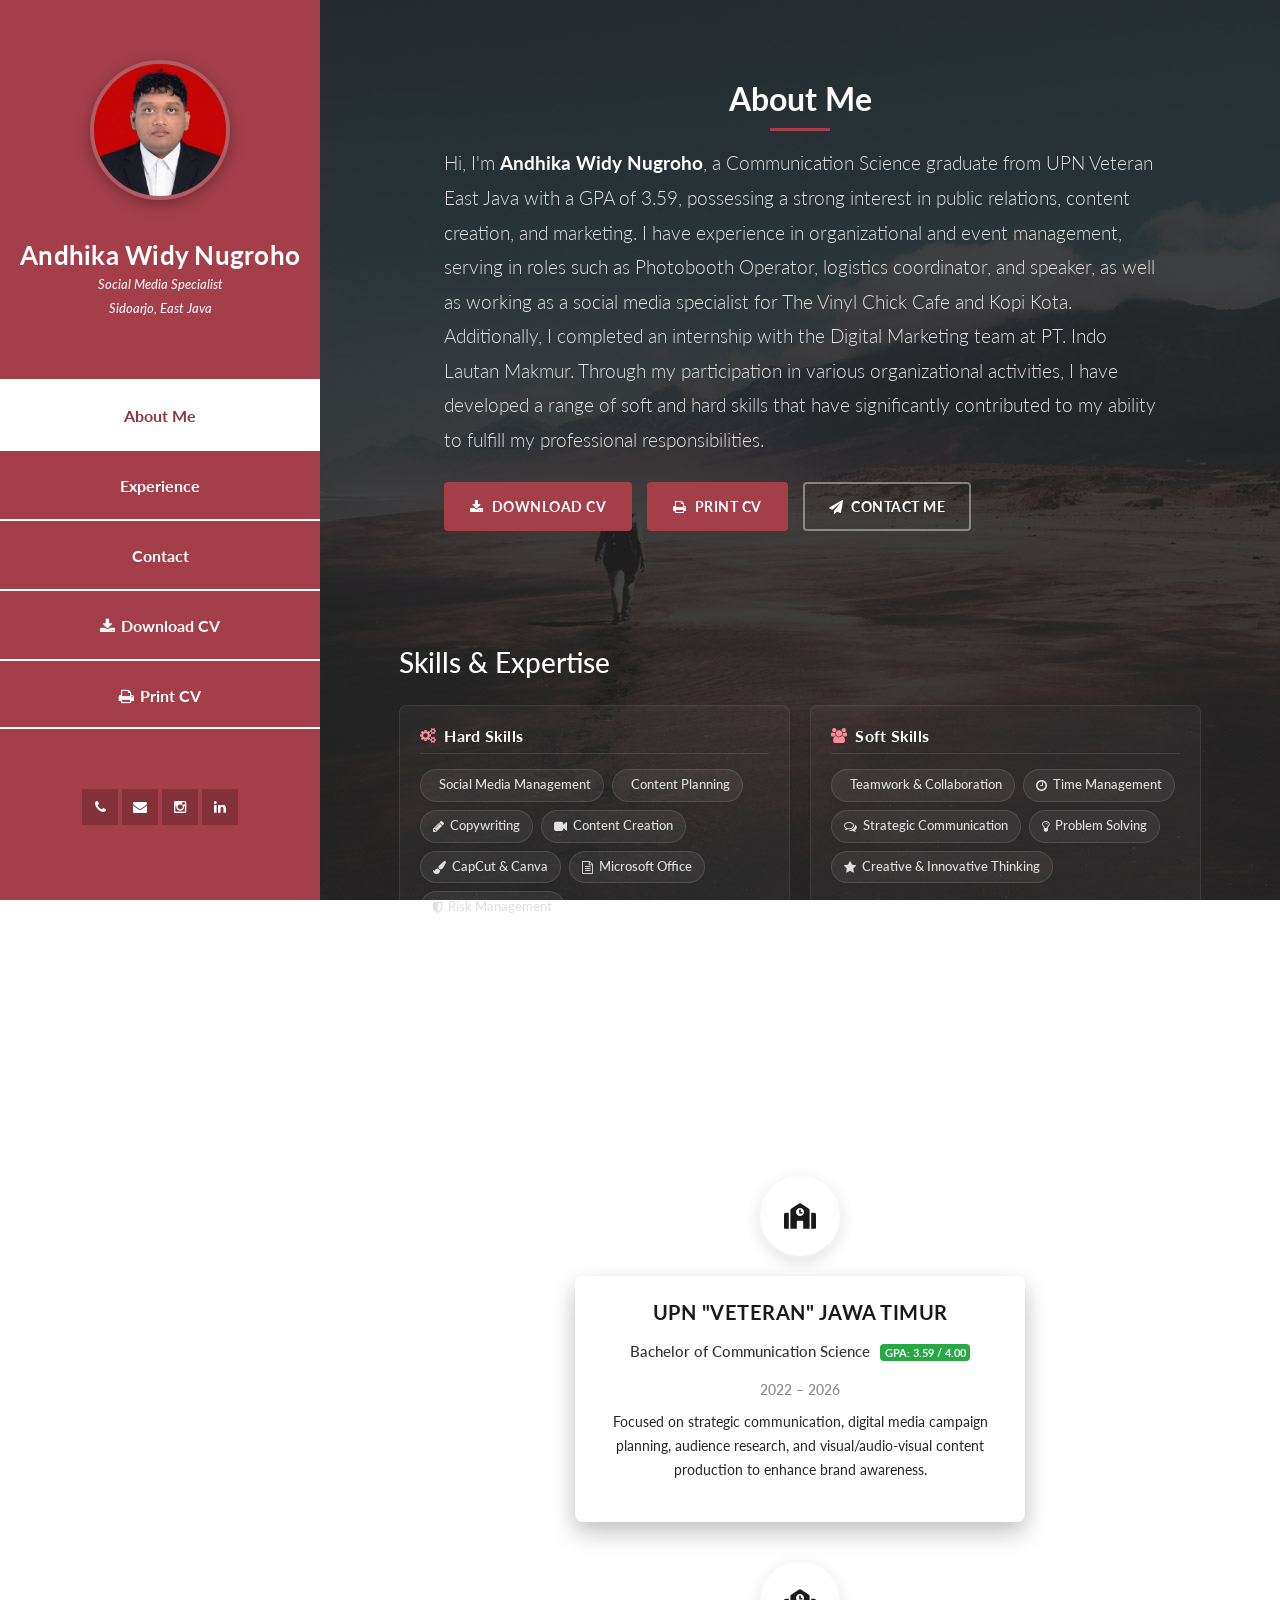
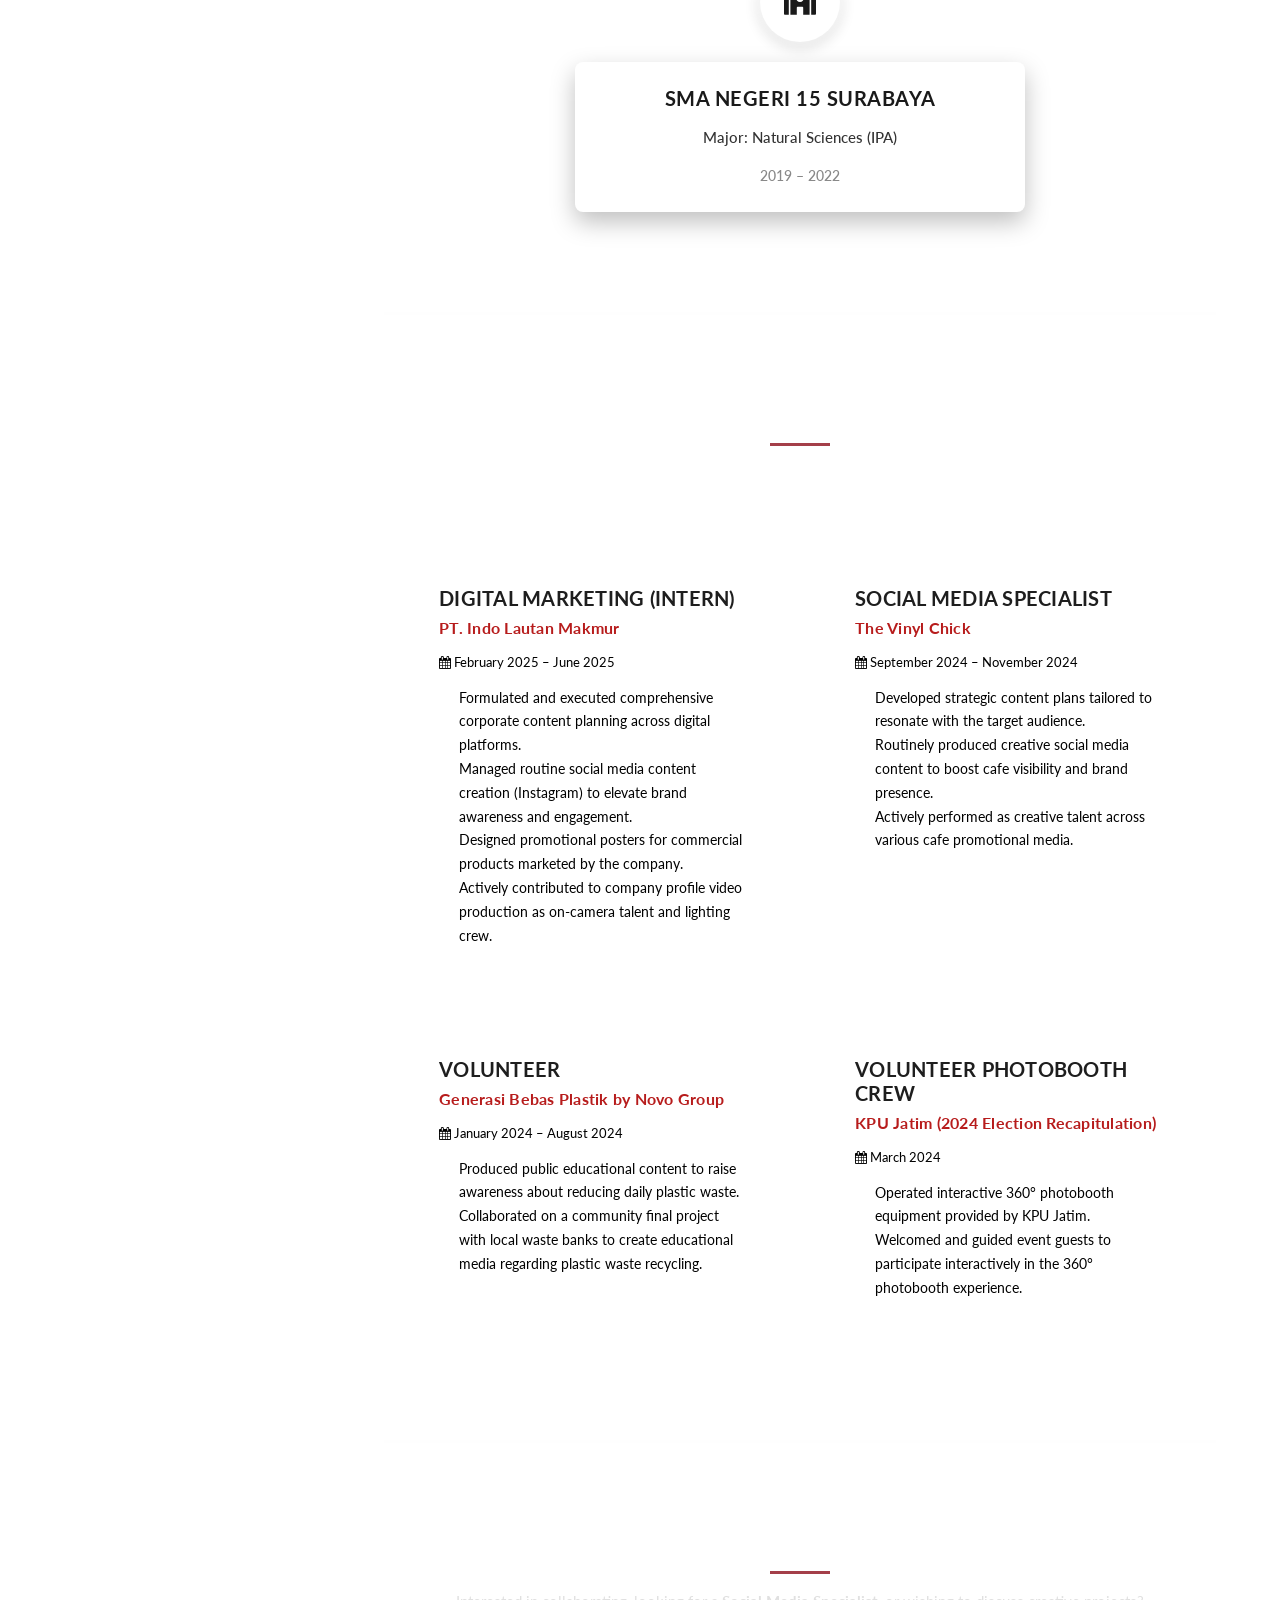
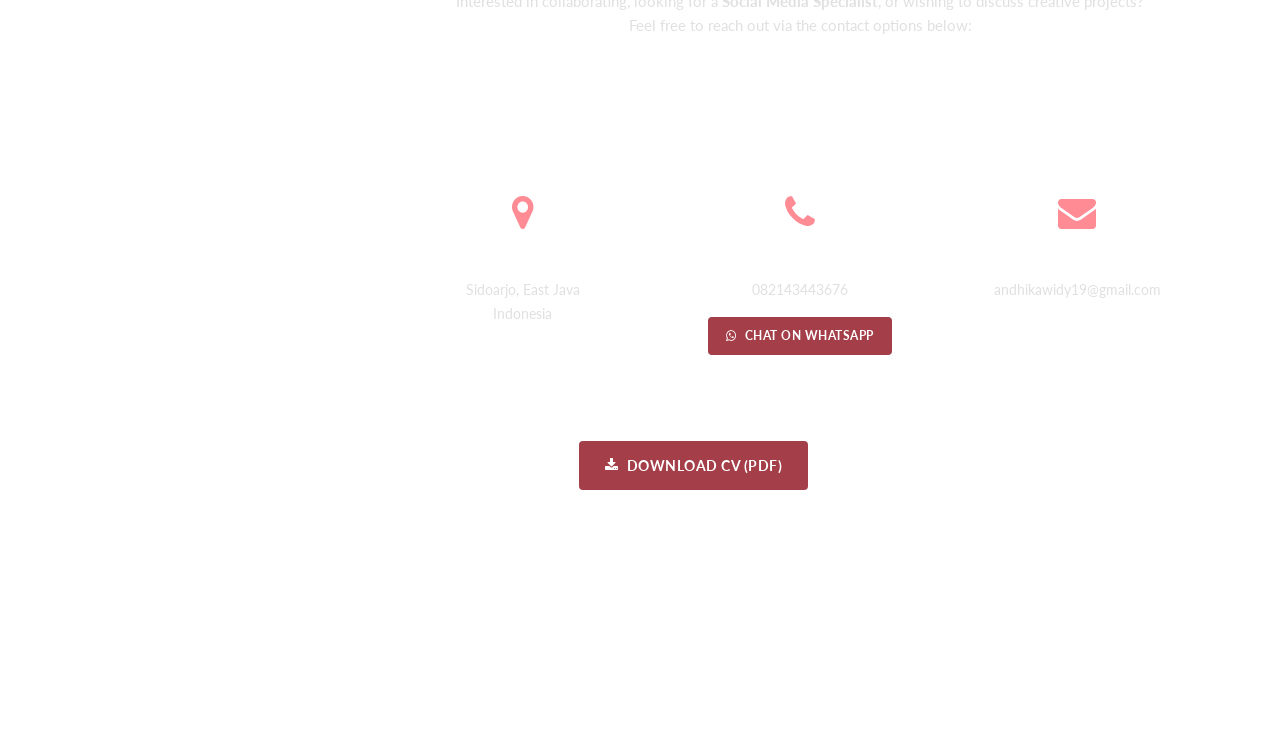
==== commit 316e52a4: "Auto update: 2026-10-12 17:03:25" ====
--- a/index.html
+++ b/index.html
@@ -1,15 +1,14 @@
 <!DOCTYPE html>
-<html lang="id">
+<html lang="en">
 
 <head>
   <meta charset="utf-8" />
   <meta name="viewport" content="width=device-width, initial-scale=1, shrink-to-fit=no" />
-  <meta name="description"
-    content="Portofolio resmi Andhika Widy Nugroho - Social Media Specialist & Digital Marketing" />
+  <meta name="description" content="Official portfolio of Andhika Widy Nugroho - Social Media Specialist & Digital Marketing" />
   <meta name="author" content="Andhika Widy Nugroho" />
   <link href="https://fonts.googleapis.com/css?family=Lato:100,300,400,700,900" rel="stylesheet" />
 
-  <title>Portofolio || Andhika Widy Nugroho</title>
+  <title>Portfolio || Andhika Widy Nugroho</title>
 
   <!-- Bootstrap core CSS -->
   <link href="vendor/bootstrap/css/bootstrap.min.css" rel="stylesheet" />
@@ -35,7 +34,7 @@
           </div>
           <div class="author-content">
             <h4>Andhika Widy Nugroho</h4>
-            <span>Social Media Specialist <br> Sidoarjo, Jawa Timur</span>
+            <span>Social Media Specialist <br> Sidoarjo, East Java</span>
           </div>
           <nav class="main-nav" role="navigation">
             <ul class="main-menu">
@@ -44,7 +43,7 @@
               <li><a href="#section3">Contact</a></li>
               <li><a href="CV-Andhika-Widy-Nugroho.pdf" download="CV - Andhika Widy Nugroho.pdf"><i
                     class="fa fa-download" style="margin-right: 6px;"></i>Download CV</a></li>
-              <li><a href="cv.html" target="_blank"><i class="fa fa-print" style="margin-right: 6px;"></i>Cetak CV</a>
+              <li><a href="cv.html" target="_blank"><i class="fa fa-print" style="margin-right: 6px;"></i>Print CV</a>
               </li>
             </ul>
           </nav>
@@ -76,21 +75,21 @@
           <h2>About Me</h2>
           <div class="line-dec"></div>
           <p class="hero-hook">
-            Hi, I'm <strong>Andhika Widy Nugroho</strong> Communication Science graduate from UPN Veteran East Java with
+            Hi, I'm <strong>Andhika Widy Nugroho</strong>, a Communication Science graduate from UPN Veteran East Java with
             a GPA of 3.59, possessing a strong interest in public relations, content creation, and marketing. I have
             experience in organizational and event management, serving in roles such as Photobooth Operator, logistics
             coordinator, and speaker, as well as working as a social media specialist for The Vinyl Chick Cafe and Kopi
-            Kota. Additionally, I completed an internship with the Digital Marketing team at the PT. Indo Lautan Makmur.
+            Kota. Additionally, I completed an internship with the Digital Marketing team at PT. Indo Lautan Makmur.
             Through my participation in various organizational activities, I have developed a range of soft and hard
             skills that have significantly contributed to my ability to fulfill my professional responsibilities.
           </p>
           <div class="cta-container">
             <a href="CV-Andhika-Widy-Nugroho.pdf" download="CV - Andhika Widy Nugroho.pdf"
               class="btn-custom btn-custom-primary"><i class="fa fa-download"></i> Download CV</a>
-            <a href="cv.html" target="_blank" class="btn-custom btn-custom-primary"><i class="fa fa-print"></i> Cetak
+            <a href="cv.html" target="_blank" class="btn-custom btn-custom-primary"><i class="fa fa-print"></i> Print
               CV</a>
-            <a href="#section3" class="btn-custom btn-custom-secondary"><i class="fa fa-paper-plane"></i> Hubungi
-              Saya</a>
+            <a href="#section3" class="btn-custom btn-custom-secondary"><i class="fa fa-paper-plane"></i> Contact
+              Me</a>
           </div>
         </div>
 
@@ -98,7 +97,7 @@
         <div class="left-image-post">
           <div class="row">
             <div class="col-md-12">
-              <h3>Keahlian (Skills & Expertise)</h3>
+              <h3>Skills & Expertise</h3>
               <div class="skills-grid">
 
                 <!-- Hard Skills -->
@@ -119,11 +118,11 @@
                 <div class="skill-category">
                   <h4><i class="fa fa-users"></i> Soft Skills</h4>
                   <div class="skill-badges">
-                    <span class="skill-badge"><i class="fa fa-handshake-o"></i> Kerja sama tim</span>
-                    <span class="skill-badge"><i class="fa fa-clock-o"></i> Manajemen waktu</span>
-                    <span class="skill-badge"><i class="fa fa-comments-o"></i> Komunikasi strategis</span>
-                    <span class="skill-badge"><i class="fa fa-lightbulb-o"></i> Pemecahan masalah</span>
-                    <span class="skill-badge"><i class="fa fa-star"></i> Kreatif & Inovatif</span>
+                    <span class="skill-badge"><i class="fa fa-handshake-o"></i> Teamwork & Collaboration</span>
+                    <span class="skill-badge"><i class="fa fa-clock-o"></i> Time Management</span>
+                    <span class="skill-badge"><i class="fa fa-comments-o"></i> Strategic Communication</span>
+                    <span class="skill-badge"><i class="fa fa-lightbulb-o"></i> Problem Solving</span>
+                    <span class="skill-badge"><i class="fa fa-star"></i> Creative & Innovative Thinking</span>
                   </div>
                 </div>
 
@@ -137,7 +136,7 @@
           <div class="row">
             <div class="col-md-12">
               <div class="education-section">
-                <h3>Pendidikan (Education)</h3>
+                <h3>Education</h3>
                 <div class="timeline-container">
                   <div class="timeline-line"></div>
                   <!-- UPN Veteran Jatim Node -->
@@ -150,16 +149,15 @@
                     </div>
                     <div class="timeline-card">
                       <h4>UPN "VETERAN" JAWA TIMUR</h4>
-                      <p class="timeline-subtitle">Sarjana Ilmu Komunikasi (S.I.Kom) <span class="badge badge-success"
-                          style="background:#28a745; margin-left:6px;">IPK: 3.59 / 4.00</span></p>
+                      <p class="timeline-subtitle">Bachelor of Communication Science <span class="badge badge-success"
+                          style="background:#28a745; margin-left:6px;">GPA: 3.59 / 4.00</span></p>
                       <p class="timeline-date">2022 – 2026</p>
                       <p style="margin-top: 8px; font-size: 13.5px; color: #000000da;">
-                        Fokus pada komunikasi strategis, perencanaan kampanye media digital, riset audiens, serta
-                        produksi konten visual dan audio-visual untuk membangun brand awareness.
+                        Focused on strategic communication, digital media campaign planning, audience research, and visual/audio-visual content production to enhance brand awareness.
                       </p>
                     </div>
                   </div>
-                  <!-- SMA 15 Surabayara Node -->
+                  <!-- SMA 15 Surabaya Node -->
                   <div class="timeline-item">
                     <div class="timeline-node timeline-node-glow">
                       <svg class="timeline-svg" xmlns="http://www.w3.org/2000/svg" viewBox="0 0 640 512">
@@ -169,7 +167,7 @@
                     </div>
                     <div class="timeline-card">
                       <h4>SMA NEGERI 15 SURABAYA</h4>
-                      <p class="timeline-subtitle">Jurusan: Ilmu Pengetahuan Alam</p>
+                      <p class="timeline-subtitle">Major: Natural Sciences (IPA)</p>
                       <p class="timeline-date">2019 – 2022</p>
                     </div>
                   </div>
@@ -185,7 +183,7 @@
     <section class="section my-services" id="section2" data-section="section2">
       <div class="container">
         <div class="section-heading">
-          <h2>Pengalaman Kerja & Organisasi</h2>
+          <h2>Work Experience & Organizations</h2>
           <div class="line-dec"></div>
         </div>
 
@@ -193,16 +191,15 @@
         <div class="row">
           <div class="col-md-6">
             <div class="service-item" style="background: #ffffff; border-radius: 8px;">
-              <h4 style="font-size: 20px; color: #1e1e1e;">DIGITAL MARKETING (MAGANG)</h4>
+              <h4 style="font-size: 20px; color: #1e1e1e;">DIGITAL MARKETING (INTERN)</h4>
               <h4 style="color: #b71c1c; font-size: 16px; margin-bottom: 12px;">PT. Indo Lautan Makmur</h4>
-              <p style="font-size: 13px; color: #000000; margin-bottom: 12px;"><i class="fa fa-calendar"></i> Februari 2025
-                – Juni 2025</p>
+              <p style="font-size: 13px; color: #000000; margin-bottom: 12px;"><i class="fa fa-calendar"></i> February 2025
+                – June 2025</p>
               <ul style="padding-left: 20px; color: #000000; font-size: 14px; line-height: 1.7;">
-                <li>Menyusun dan mengeksekusi content planning perusahaan secara komprehensif.</li>
-                <li>Mengelola pembuatan konten media sosial (Instagram) secara rutin untuk meningkatkan brand awareness
-                  perusahaan.</li>
-                <li>Merancang dan mendesain poster produk komersial yang dipasarkan oleh perusahaan.</li>
-                <li>Berpartisipasi aktif dalam produksi video company profile sebagai talent dan crew lighting.</li>
+                <li>Formulated and executed comprehensive corporate content planning across digital platforms.</li>
+                <li>Managed routine social media content creation (Instagram) to elevate brand awareness and engagement.</li>
+                <li>Designed promotional posters for commercial products marketed by the company.</li>
+                <li>Actively contributed to company profile video production as on-camera talent and lighting crew.</li>
               </ul>
             </div>
           </div>
@@ -213,10 +210,9 @@
               <p style="font-size: 13px; color: #000000; margin-bottom: 12px;"><i class="fa fa-calendar"></i> September
                 2024 – November 2024</p>
               <ul style="padding-left: 20px; color: #000000; font-size: 14px; line-height: 1.7;">
-                <li>Merancang perencanaan konten (content planning) kafe agar selaras dengan target audiens.</li>
-                <li>Memproduksi konten media sosial secara rutin untuk mendongkrak visibilitas dan brand awareness kafe.
-                </li>
-                <li>Berperan aktif sebagai talent dalam berbagai konten kreatif kafe.</li>
+                <li>Developed strategic content plans tailored to resonate with the target audience.</li>
+                <li>Routinely produced creative social media content to boost cafe visibility and brand presence.</li>
+                <li>Actively performed as creative talent across various cafe promotional media.</li>
               </ul>
             </div>
           </div>
@@ -229,27 +225,24 @@
               <h4 style="font-size: 20px; color: #1e1e1e;">VOLUNTEER</h4>
               <h4 style="color: #b71c1c; font-size: 16px; margin-bottom: 12px;">Generasi Bebas Plastik by Novo Group
               </h4>
-              <p style="font-size: 13px; color: #000000; margin-bottom: 12px;"><i class="fa fa-calendar"></i> Januari 2024
-                – Agustus 2024</p>
+              <p style="font-size: 13px; color: #000000; margin-bottom: 12px;"><i class="fa fa-calendar"></i> January 2024
+                – August 2024</p>
               <ul style="padding-left: 20px; color: #000000; font-size: 14px; line-height: 1.7;">
-                <li>Membuat konten edukasi publik guna meningkatkan kesadaran masyarakat dalam mengurangi penggunaan
-                  sampah plastik sehari-hari.</li>
-                <li>Berkolaborasi dalam proyek akhir (final project) bersama bank sampah setempat untuk memproduksi
-                  konten edukasi mengenai proses pengelolaan sampah plastik.</li>
+                <li>Produced public educational content to raise awareness about reducing daily plastic waste.</li>
+                <li>Collaborated on a community final project with local waste banks to create educational media regarding plastic waste recycling.</li>
               </ul>
             </div>
           </div>
           <div class="col-md-6">
             <div class="service-item" style="background: #ffffff; border-radius: 8px;">
               <h4 style="font-size: 20px; color: #1e1e1e;">VOLUNTEER PHOTOBOOTH CREW</h4>
-              <h4 style="color: #b71c1c; font-size: 16px; margin-bottom: 12px;">KPU Jatim (Rekapitulasi Pemilu 2024)
+              <h4 style="color: #b71c1c; font-size: 16px; margin-bottom: 12px;">KPU Jatim (2024 Election Recapitulation)
               </h4>
-              <p style="font-size: 13px; color: #000000; margin-bottom: 12px;"><i class="fa fa-calendar"></i> Maret 2024
+              <p style="font-size: 13px; color: #000000; margin-bottom: 12px;"><i class="fa fa-calendar"></i> March 2024
               </p>
               <ul style="padding-left: 20px; color: #000000; font-size: 14px; line-height: 1.7;">
-                <li>Mengoperasikan fasilitas 360° photobooth yang disediakan oleh KPU Jatim.</li>
-                <li>Mengajak dan mengarahkan tamu undangan untuk berpartisipasi mencoba fasilitas 360° photobooth secara
-                  interaktif.</li>
+                <li>Operated interactive 360° photobooth equipment provided by KPU Jatim.</li>
+                <li>Welcomed and guided event guests to participate interactively in the 360° photobooth experience.</li>
               </ul>
             </div>
           </div>
@@ -261,33 +254,32 @@
     <section class="section contact-me" id="section3" data-section="section3">
       <div class="container">
         <div class="section-heading">
-          <h2>Kontak (Contact)</h2>
+          <h2>Contact</h2>
           <div class="line-dec"></div>
           <p style="color: #e0e0e0; font-size: 15px; margin-top: 15px;">
-            Tertarik untuk berkolaborasi, membutuhkan <strong>Social Media Specialist</strong>, atau ingin berdiskusi
-            mengenai proyek kreatif? Silakan hubungi saya melalui kontak di bawah ini:
+            Interested in collaborating, looking for a <strong>Social Media Specialist</strong>, or wishing to discuss creative projects? Feel free to reach out via the contact options below:
           </p>
         </div>
 
         <div class="row" style="margin-top: 30px;">
-          <!-- Lokasi -->
+          <!-- Location -->
           <div class="col-md-4">
             <div class="service-item text-center" style="padding: 30px 20px;">
               <i class="fa fa-map-marker" style="font-size: 38px; color: #ff8b94; margin-bottom: 15px;"></i>
-              <h4 style="font-size: 18px; margin-bottom: 10px;">Lokasi</h4>
-              <p style="font-size: 14px; color: #e0e0e0;">Sidoarjo, Jawa Timur<br>Indonesia</p>
-            </div>
-          </div>
-
-          <!-- Telepon / WhatsApp -->
+              <h4 style="font-size: 18px; margin-bottom: 10px;">Location</h4>
+              <p style="font-size: 14px; color: #e0e0e0;">Sidoarjo, East Java<br>Indonesia</p>
+            </div>
+          </div>
+
+          <!-- Phone / WhatsApp -->
           <div class="col-md-4">
             <div class="service-item text-center" style="padding: 30px 20px;">
               <i class="fa fa-phone" style="font-size: 38px; color: #ff8b94; margin-bottom: 15px;"></i>
-              <h4 style="font-size: 18px; margin-bottom: 10px;">Telepon / WA</h4>
+              <h4 style="font-size: 18px; margin-bottom: 10px;">Phone / WhatsApp</h4>
               <p style="font-size: 14px; color: #e0e0e0; margin-bottom: 15px;">082143443676</p>
               <a href="https://wa.me/6282143443676" target="_blank" class="btn-custom btn-custom-primary"
                 style="padding: 8px 16px; font-size: 12px;">
-                <i class="fa fa-whatsapp"></i> Chat WhatsApp
+                <i class="fa fa-whatsapp"></i> Chat on WhatsApp
               </a>
             </div>
           </div>
@@ -300,7 +292,7 @@
               <p style="font-size: 14px; color: #e0e0e0; margin-bottom: 15px;">andhikawidy19@gmail.com</p>
               <a href="mailto:andhikawidy19@gmail.com" class="btn-custom btn-custom-secondary"
                 style="padding: 8px 16px; font-size: 12px;">
-                <i class="fa fa-paper-plane"></i> Kirim Email
+                <i class="fa fa-paper-plane"></i> Send Email
               </a>
             </div>
           </div>
@@ -310,10 +302,10 @@
         <div class="text-center" style="margin-top: 40px;">
           <a href="CV-Andhika-Widy-Nugroho.pdf" download="CV - Andhika Widy Nugroho.pdf"
             class="btn-custom btn-custom-primary" style="margin: 6px;">
-            <i class="fa fa-download"></i> Unduh CV (PDF)
+            <i class="fa fa-download"></i> Download CV (PDF)
           </a>
           <a href="cv.html" target="_blank" class="btn-custom btn-custom-secondary" style="margin: 6px;">
-            <i class="fa fa-print"></i> Lihat & Cetak CV
+            <i class="fa fa-print"></i> View & Print CV
           </a>
         </div>
       </div>
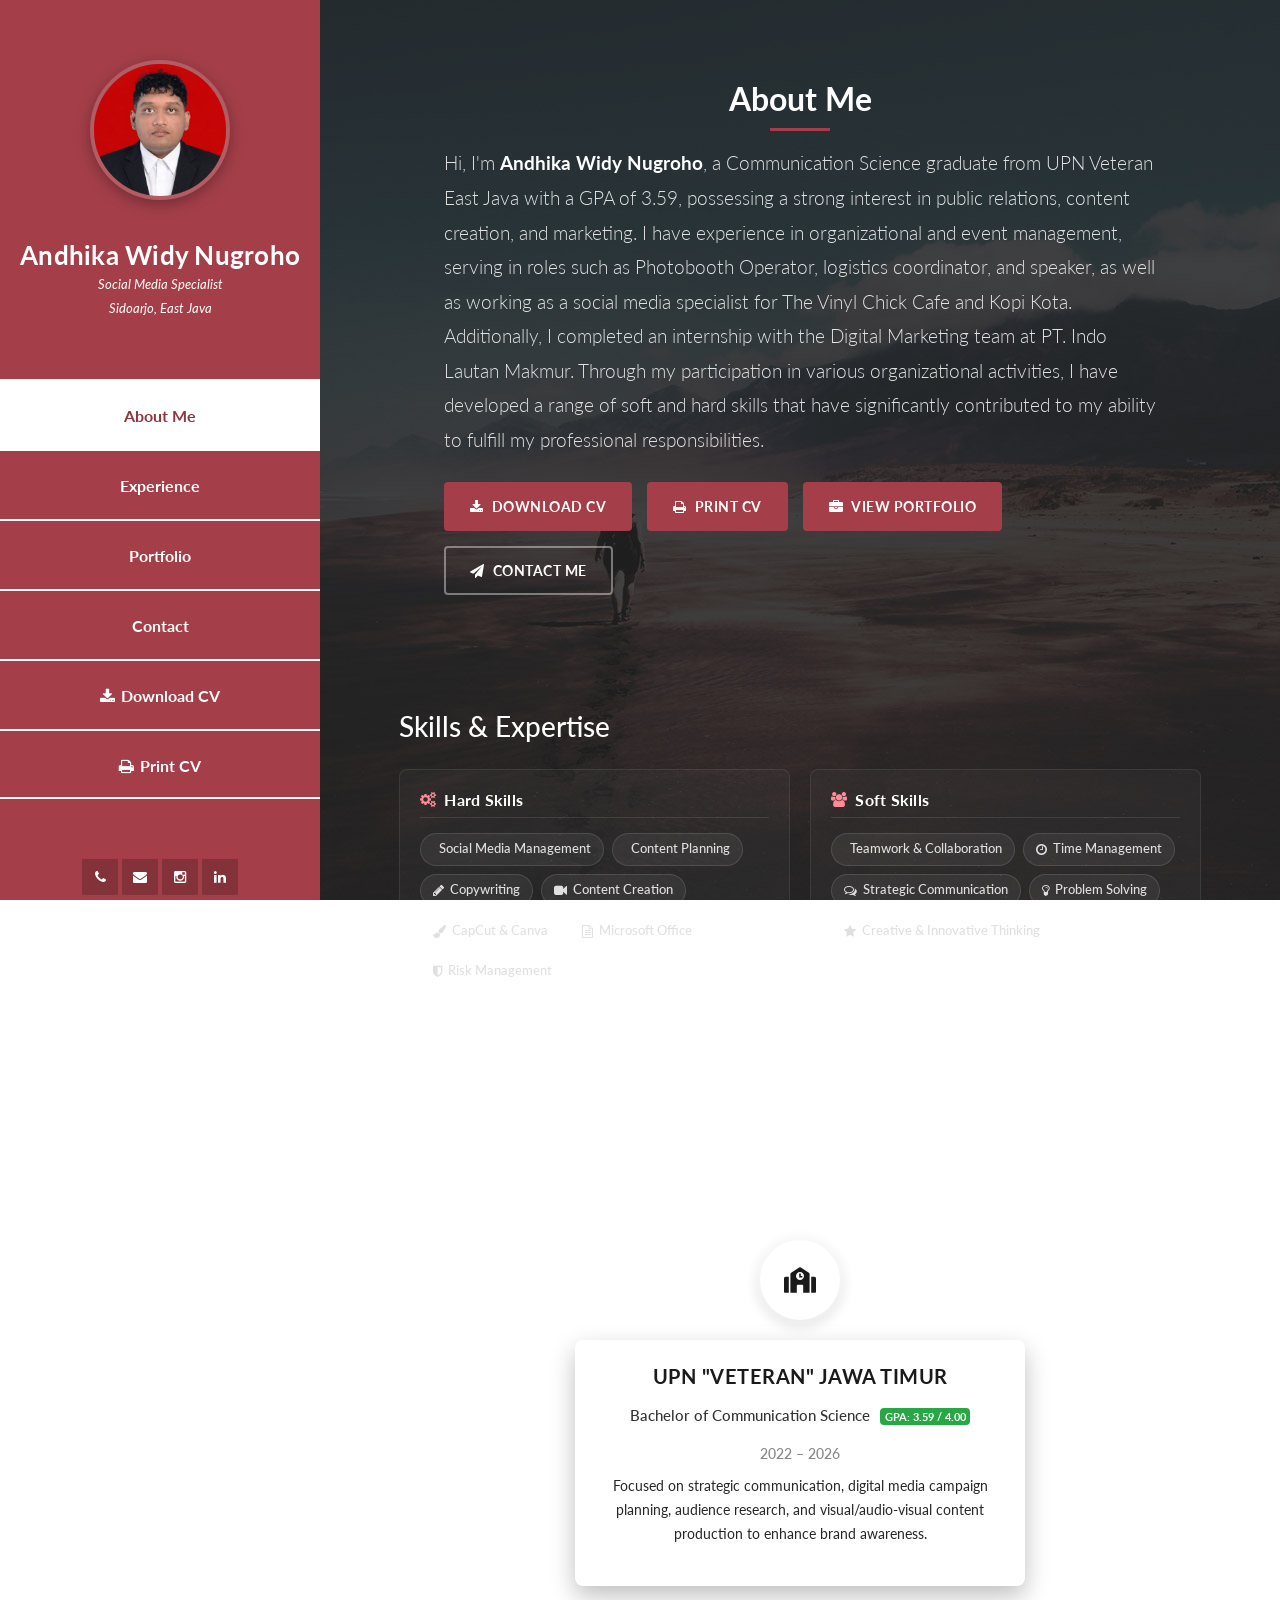
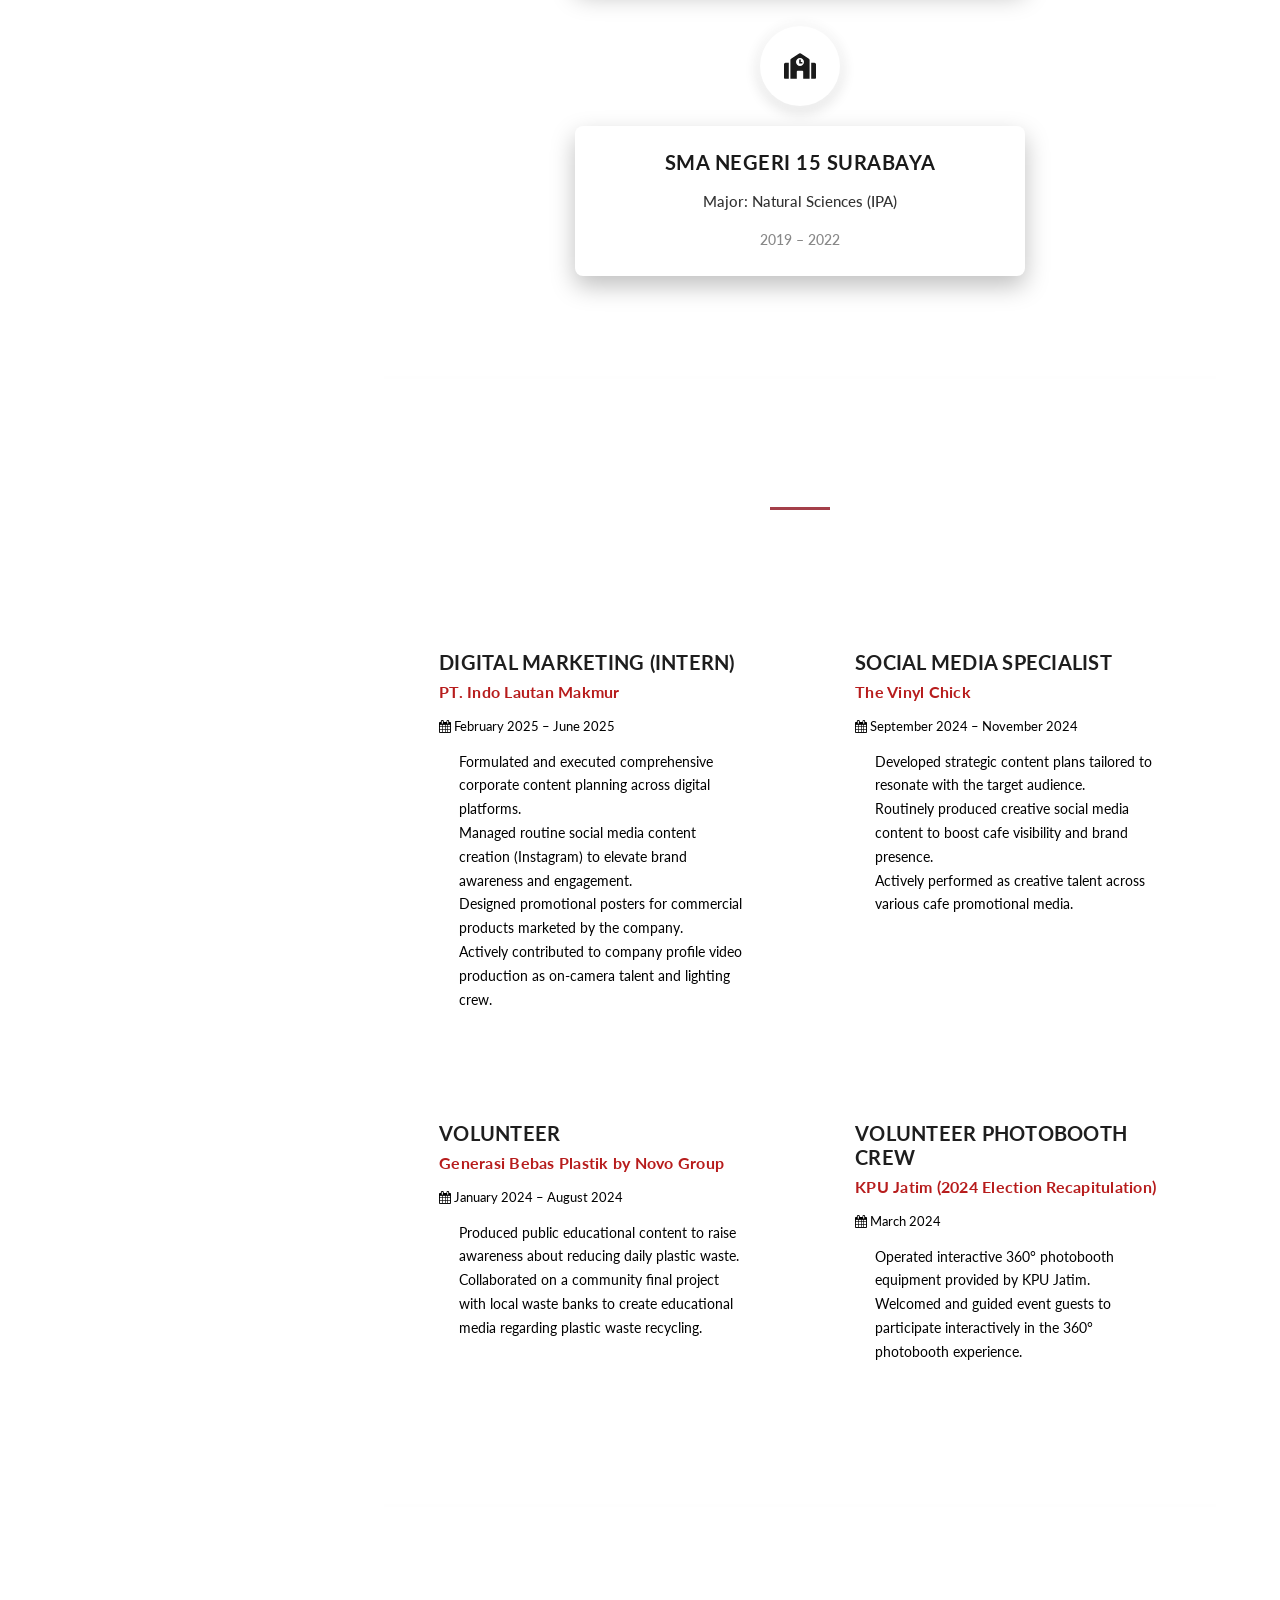
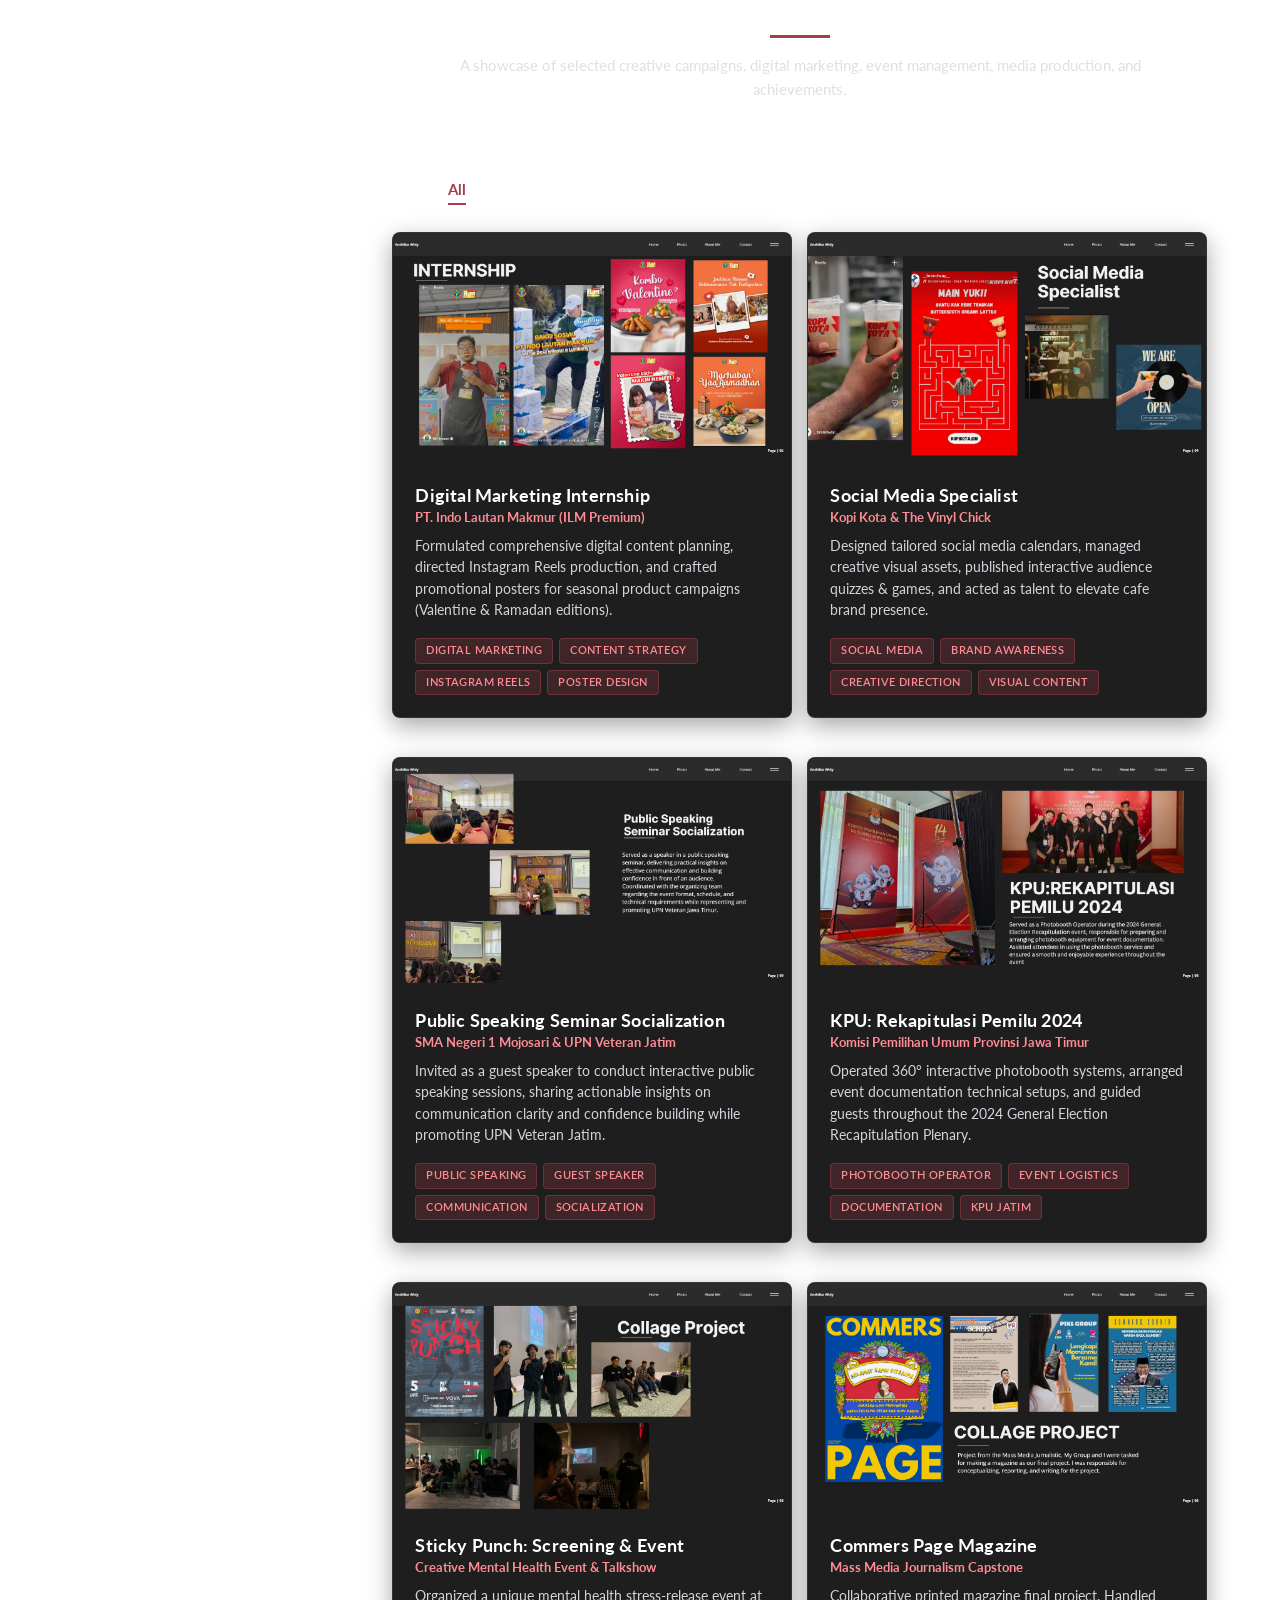
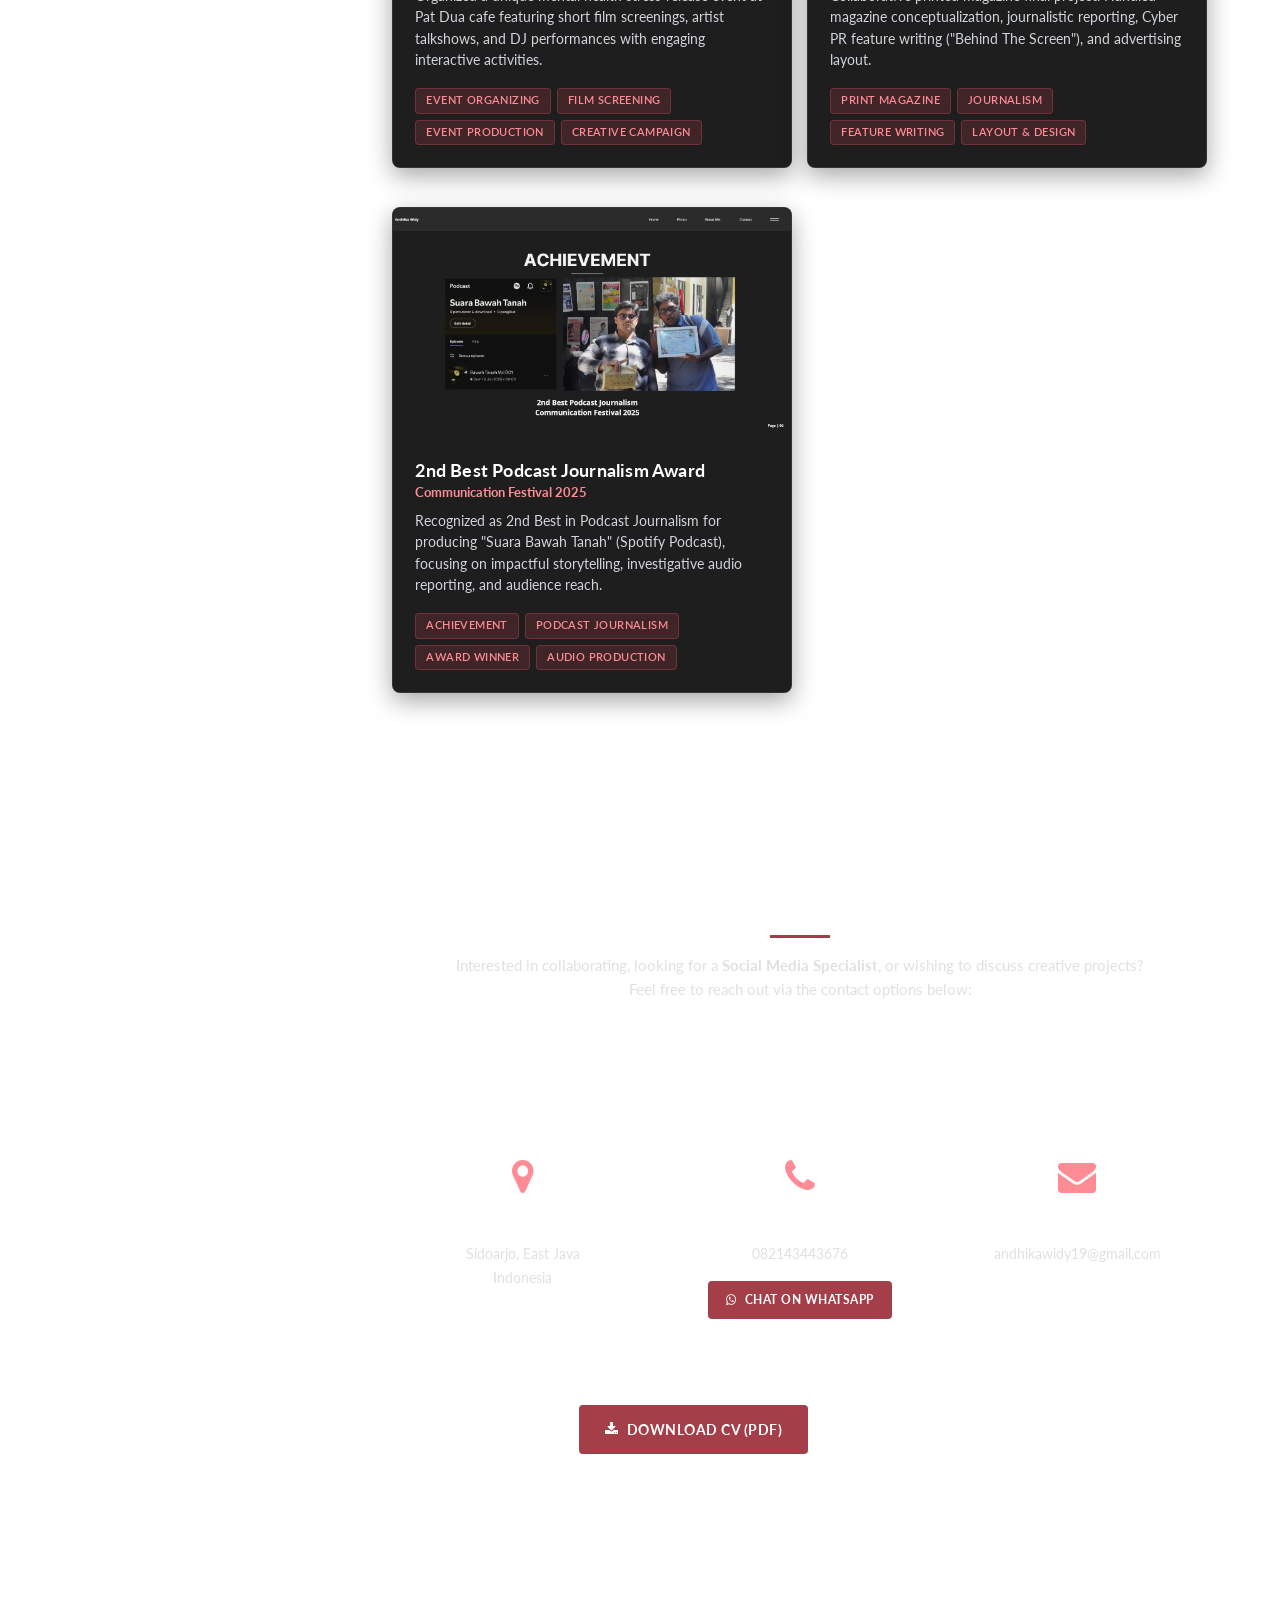
==== commit e5491aaf: "Auto update: 2026-10-12 17:36:42" ====
--- a/index.html
+++ b/index.html
@@ -4,7 +4,8 @@
 <head>
   <meta charset="utf-8" />
   <meta name="viewport" content="width=device-width, initial-scale=1, shrink-to-fit=no" />
-  <meta name="description" content="Official portfolio of Andhika Widy Nugroho - Social Media Specialist & Digital Marketing" />
+  <meta name="description"
+    content="Official portfolio of Andhika Widy Nugroho - Social Media Specialist & Digital Marketing" />
   <meta name="author" content="Andhika Widy Nugroho" />
   <link href="https://fonts.googleapis.com/css?family=Lato:100,300,400,700,900" rel="stylesheet" />
 
@@ -18,7 +19,7 @@
   <link rel="stylesheet" href="assets/css/templatemo-style.css" />
   <link rel="stylesheet" href="assets/css/owl.css" />
   <link rel="stylesheet" href="assets/css/lightbox.css" />
-  <link rel="stylesheet" href="assets/css/custom-portfolio.css" />
+  <link rel="stylesheet" href="assets/css/custom-portfolio.css?v=2" />
 </head>
 
 <body>
@@ -40,7 +41,8 @@
             <ul class="main-menu">
               <li><a href="#section1">About Me</a></li>
               <li><a href="#section2">Experience</a></li>
-              <li><a href="#section3">Contact</a></li>
+              <li><a href="#section3">Portfolio</a></li>
+              <li><a href="#section4">Contact</a></li>
               <li><a href="CV-Andhika-Widy-Nugroho.pdf" download="CV - Andhika Widy Nugroho.pdf"><i
                     class="fa fa-download" style="margin-right: 6px;"></i>Download CV</a></li>
               <li><a href="cv.html" target="_blank"><i class="fa fa-print" style="margin-right: 6px;"></i>Print CV</a>
@@ -75,7 +77,8 @@
           <h2>About Me</h2>
           <div class="line-dec"></div>
           <p class="hero-hook">
-            Hi, I'm <strong>Andhika Widy Nugroho</strong>, a Communication Science graduate from UPN Veteran East Java with
+            Hi, I'm <strong>Andhika Widy Nugroho</strong>, a Communication Science graduate from UPN Veteran East Java
+            with
             a GPA of 3.59, possessing a strong interest in public relations, content creation, and marketing. I have
             experience in organizational and event management, serving in roles such as Photobooth Operator, logistics
             coordinator, and speaker, as well as working as a social media specialist for The Vinyl Chick Cafe and Kopi
@@ -88,7 +91,8 @@
               class="btn-custom btn-custom-primary"><i class="fa fa-download"></i> Download CV</a>
             <a href="cv.html" target="_blank" class="btn-custom btn-custom-primary"><i class="fa fa-print"></i> Print
               CV</a>
-            <a href="#section3" class="btn-custom btn-custom-secondary"><i class="fa fa-paper-plane"></i> Contact
+            <a href="#section3" class="btn-custom btn-custom-primary"><i class="fa fa-briefcase"></i> View Portfolio</a>
+            <a href="#section4" class="btn-custom btn-custom-secondary"><i class="fa fa-paper-plane"></i> Contact
               Me</a>
           </div>
         </div>
@@ -153,7 +157,8 @@
                           style="background:#28a745; margin-left:6px;">GPA: 3.59 / 4.00</span></p>
                       <p class="timeline-date">2022 – 2026</p>
                       <p style="margin-top: 8px; font-size: 13.5px; color: #000000da;">
-                        Focused on strategic communication, digital media campaign planning, audience research, and visual/audio-visual content production to enhance brand awareness.
+                        Focused on strategic communication, digital media campaign planning, audience research, and
+                        visual/audio-visual content production to enhance brand awareness.
                       </p>
                     </div>
                   </div>
@@ -193,11 +198,13 @@
             <div class="service-item" style="background: #ffffff; border-radius: 8px;">
               <h4 style="font-size: 20px; color: #1e1e1e;">DIGITAL MARKETING (INTERN)</h4>
               <h4 style="color: #b71c1c; font-size: 16px; margin-bottom: 12px;">PT. Indo Lautan Makmur</h4>
-              <p style="font-size: 13px; color: #000000; margin-bottom: 12px;"><i class="fa fa-calendar"></i> February 2025
+              <p style="font-size: 13px; color: #000000; margin-bottom: 12px;"><i class="fa fa-calendar"></i> February
+                2025
                 – June 2025</p>
               <ul style="padding-left: 20px; color: #000000; font-size: 14px; line-height: 1.7;">
                 <li>Formulated and executed comprehensive corporate content planning across digital platforms.</li>
-                <li>Managed routine social media content creation (Instagram) to elevate brand awareness and engagement.</li>
+                <li>Managed routine social media content creation (Instagram) to elevate brand awareness and engagement.
+                </li>
                 <li>Designed promotional posters for commercial products marketed by the company.</li>
                 <li>Actively contributed to company profile video production as on-camera talent and lighting crew.</li>
               </ul>
@@ -225,11 +232,13 @@
               <h4 style="font-size: 20px; color: #1e1e1e;">VOLUNTEER</h4>
               <h4 style="color: #b71c1c; font-size: 16px; margin-bottom: 12px;">Generasi Bebas Plastik by Novo Group
               </h4>
-              <p style="font-size: 13px; color: #000000; margin-bottom: 12px;"><i class="fa fa-calendar"></i> January 2024
+              <p style="font-size: 13px; color: #000000; margin-bottom: 12px;"><i class="fa fa-calendar"></i> January
+                2024
                 – August 2024</p>
               <ul style="padding-left: 20px; color: #000000; font-size: 14px; line-height: 1.7;">
                 <li>Produced public educational content to raise awareness about reducing daily plastic waste.</li>
-                <li>Collaborated on a community final project with local waste banks to create educational media regarding plastic waste recycling.</li>
+                <li>Collaborated on a community final project with local waste banks to create educational media
+                  regarding plastic waste recycling.</li>
               </ul>
             </div>
           </div>
@@ -242,7 +251,8 @@
               </p>
               <ul style="padding-left: 20px; color: #000000; font-size: 14px; line-height: 1.7;">
                 <li>Operated interactive 360° photobooth equipment provided by KPU Jatim.</li>
-                <li>Welcomed and guided event guests to participate interactively in the 360° photobooth experience.</li>
+                <li>Welcomed and guided event guests to participate interactively in the 360° photobooth experience.
+                </li>
               </ul>
             </div>
           </div>
@@ -250,14 +260,203 @@
       </div>
     </section>
 
-    <!-- Section 3: Contact -->
-    <section class="section contact-me" id="section3" data-section="section3">
+    <!-- Section 3: Portfolio -->
+    <section class="section my-work" id="section3" data-section="section3">
+      <div class="container">
+        <div class="section-heading">
+          <h2>Portfolio</h2>
+          <div class="line-dec"></div>
+          <p style="color: #e0e0e0; font-size: 15px; margin-top: 15px;">
+            A showcase of selected creative campaigns, digital marketing, event management, media production, and achievements.
+          </p>
+        </div>
+        <div class="row">
+          <div class="isotope-wrapper">
+            <form class="isotope-toolbar">
+              <label><input type="radio" data-type="*" checked="" name="isotope-filter" />
+                <span>All</span></label>
+              <label><input type="radio" data-type="marketing" name="isotope-filter" />
+                <span>Marketing & Internship</span></label>
+              <label><input type="radio" data-type="social" name="isotope-filter" />
+                <span>Social Media</span></label>
+              <label><input type="radio" data-type="events" name="isotope-filter" />
+                <span>Events & Speaking</span></label>
+              <label><input type="radio" data-type="creative" name="isotope-filter" />
+                <span>College Projects</span></label>
+              <label><input type="radio" data-type="achievement" name="isotope-filter" />
+                <span>Achievements</span></label>
+            </form>
+            <div class="isotope-box">
+
+              <!-- Project 1: Internship (Canva Page 4) -->
+              <div class="isotope-item" data-type="marketing">
+                <div class="portfolio-card">
+                  <div class="card-img-wrapper">
+                    <a href="assets/images/portfolio/portfolio-internship.png" data-lightbox="portfolio" data-title="Digital Marketing Internship – PT. Indo Lautan Makmur">
+                      <img src="assets/images/portfolio/portfolio-internship.png" alt="Digital Marketing Internship - PT Indo Lautan Makmur" />
+                    </a>
+                  </div>
+                  <div class="card-info">
+                    <h4>Digital Marketing Internship</h4>
+                    <p class="card-subtitle">PT. Indo Lautan Makmur (ILM Premium)</p>
+                    <p>Formulated comprehensive digital content planning, directed Instagram Reels production, and crafted promotional posters for seasonal product campaigns (Valentine & Ramadan editions).</p>
+                    <div class="card-tags">
+                      <span class="card-tag">Digital Marketing</span>
+                      <span class="card-tag">Content Strategy</span>
+                      <span class="card-tag">Instagram Reels</span>
+                      <span class="card-tag">Poster Design</span>
+                    </div>
+                  </div>
+                </div>
+              </div>
+
+              <!-- Project 2: Social Media Specialist (Canva Page 5) -->
+              <div class="isotope-item" data-type="social">
+                <div class="portfolio-card">
+                  <div class="card-img-wrapper">
+                    <a href="assets/images/portfolio/portfolio-social-media.png" data-lightbox="portfolio" data-title="Social Media Specialist – Kopi Kota & The Vinyl Chick">
+                      <img src="assets/images/portfolio/portfolio-social-media.png" alt="Social Media Specialist - Kopi Kota & The Vinyl Chick" />
+                    </a>
+                  </div>
+                  <div class="card-info">
+                    <h4>Social Media Specialist</h4>
+                    <p class="card-subtitle">Kopi Kota & The Vinyl Chick</p>
+                    <p>Designed tailored social media calendars, managed creative visual assets, published interactive audience quizzes & games, and acted as talent to elevate cafe brand presence.</p>
+                    <div class="card-tags">
+                      <span class="card-tag">Social Media</span>
+                      <span class="card-tag">Brand Awareness</span>
+                      <span class="card-tag">Creative Direction</span>
+                      <span class="card-tag">Visual Content</span>
+                    </div>
+                  </div>
+                </div>
+              </div>
+
+              <!-- Project 3: Public Speaking Seminar (Canva Page 6) -->
+              <div class="isotope-item" data-type="events">
+                <div class="portfolio-card">
+                  <div class="card-img-wrapper">
+                    <a href="assets/images/portfolio/portfolio-public-speaking.png" data-lightbox="portfolio" data-title="Public Speaking Seminar Socialization – SMA Negeri 1 Mojosari">
+                      <img src="assets/images/portfolio/portfolio-public-speaking.png" alt="Public Speaking Seminar Socialization" />
+                    </a>
+                  </div>
+                  <div class="card-info">
+                    <h4>Public Speaking Seminar Socialization</h4>
+                    <p class="card-subtitle">SMA Negeri 1 Mojosari & UPN Veteran Jatim</p>
+                    <p>Invited as a guest speaker to conduct interactive public speaking sessions, sharing actionable insights on communication clarity and confidence building while promoting UPN Veteran Jatim.</p>
+                    <div class="card-tags">
+                      <span class="card-tag">Public Speaking</span>
+                      <span class="card-tag">Guest Speaker</span>
+                      <span class="card-tag">Communication</span>
+                      <span class="card-tag">Socialization</span>
+                    </div>
+                  </div>
+                </div>
+              </div>
+
+              <!-- Project 4: KPU Rekapitulasi Pemilu 2024 (Canva Page 7) -->
+              <div class="isotope-item" data-type="events">
+                <div class="portfolio-card">
+                  <div class="card-img-wrapper">
+                    <a href="assets/images/portfolio/portfolio-kpu-pemilu.png" data-lightbox="portfolio" data-title="KPU: Rekapitulasi Pemilu 2024 – Photobooth Operator">
+                      <img src="assets/images/portfolio/portfolio-kpu-pemilu.png" alt="KPU: Rekapitulasi Pemilu 2024" />
+                    </a>
+                  </div>
+                  <div class="card-info">
+                    <h4>KPU: Rekapitulasi Pemilu 2024</h4>
+                    <p class="card-subtitle">Komisi Pemilihan Umum Provinsi Jawa Timur</p>
+                    <p>Operated 360° interactive photobooth systems, arranged event documentation technical setups, and guided guests throughout the 2024 General Election Recapitulation Plenary.</p>
+                    <div class="card-tags">
+                      <span class="card-tag">Photobooth Operator</span>
+                      <span class="card-tag">Event Logistics</span>
+                      <span class="card-tag">Documentation</span>
+                      <span class="card-tag">KPU Jatim</span>
+                    </div>
+                  </div>
+                </div>
+              </div>
+
+              <!-- Project 5: Sticky Punch (Canva Page 8) -->
+              <div class="isotope-item" data-type="creative">
+                <div class="portfolio-card">
+                  <div class="card-img-wrapper">
+                    <a href="assets/images/portfolio/portfolio-collage-project.png" data-lightbox="portfolio" data-title="Collage Project – Sticky Punch Event & Screening">
+                      <img src="assets/images/portfolio/portfolio-collage-project.png" alt="Sticky Punch Event & Screening" />
+                    </a>
+                  </div>
+                  <div class="card-info">
+                    <h4>Sticky Punch: Screening & Event</h4>
+                    <p class="card-subtitle">Creative Mental Health Event & Talkshow</p>
+                    <p>Organized a unique mental health stress-release event at Pat Dua cafe featuring short film screenings, artist talkshows, and DJ performances with engaging interactive activities.</p>
+                    <div class="card-tags">
+                      <span class="card-tag">Event Organizing</span>
+                      <span class="card-tag">Film Screening</span>
+                      <span class="card-tag">Event Production</span>
+                      <span class="card-tag">Creative Campaign</span>
+                    </div>
+                  </div>
+                </div>
+              </div>
+
+              <!-- Project 6: Commers Page Magazine (Canva Page 9) -->
+              <div class="isotope-item" data-type="creative">
+                <div class="portfolio-card">
+                  <div class="card-img-wrapper">
+                    <a href="assets/images/portfolio/portfolio-commers-page.png" data-lightbox="portfolio" data-title="Commers Page Magazine – Mass Media Final Project">
+                      <img src="assets/images/portfolio/portfolio-commers-page.png" alt="Commers Page Magazine" />
+                    </a>
+                  </div>
+                  <div class="card-info">
+                    <h4>Commers Page Magazine</h4>
+                    <p class="card-subtitle">Mass Media Journalism Capstone</p>
+                    <p>Collaborative printed magazine final project. Handled magazine conceptualization, journalistic reporting, Cyber PR feature writing ("Behind The Screen"), and advertising layout.</p>
+                    <div class="card-tags">
+                      <span class="card-tag">Print Magazine</span>
+                      <span class="card-tag">Journalism</span>
+                      <span class="card-tag">Feature Writing</span>
+                      <span class="card-tag">Layout & Design</span>
+                    </div>
+                  </div>
+                </div>
+              </div>
+
+              <!-- Project 7: 2nd Best Podcast Journalism (Canva Page 10) -->
+              <div class="isotope-item" data-type="achievement">
+                <div class="portfolio-card">
+                  <div class="card-img-wrapper">
+                    <a href="assets/images/portfolio/portfolio-achievement.png" data-lightbox="portfolio" data-title="2nd Best Podcast Journalism – Communication Festival 2025">
+                      <img src="assets/images/portfolio/portfolio-achievement.png" alt="2nd Best Podcast Journalism Award" />
+                    </a>
+                  </div>
+                  <div class="card-info">
+                    <h4>2nd Best Podcast Journalism Award</h4>
+                    <p class="card-subtitle">Communication Festival 2025</p>
+                    <p>Recognized as 2nd Best in Podcast Journalism for producing "Suara Bawah Tanah" (Spotify Podcast), focusing on impactful storytelling, investigative audio reporting, and audience reach.</p>
+                    <div class="card-tags">
+                      <span class="card-tag">Achievement</span>
+                      <span class="card-tag">Podcast Journalism</span>
+                      <span class="card-tag">Award Winner</span>
+                      <span class="card-tag">Audio Production</span>
+                    </div>
+                  </div>
+                </div>
+              </div>
+
+            </div>
+          </div>
+        </div>
+      </div>
+    </section>
+
+    <!-- Section 4: Contact -->
+    <section class="section contact-me" id="section4" data-section="section4">
       <div class="container">
         <div class="section-heading">
           <h2>Contact</h2>
           <div class="line-dec"></div>
           <p style="color: #e0e0e0; font-size: 15px; margin-top: 15px;">
-            Interested in collaborating, looking for a <strong>Social Media Specialist</strong>, or wishing to discuss creative projects? Feel free to reach out via the contact options below:
+            Interested in collaborating, looking for a <strong>Social Media Specialist</strong>, or wishing to discuss
+            creative projects? Feel free to reach out via the contact options below:
           </p>
         </div>
 
--- a/assets/css/custom-portfolio.css
+++ b/assets/css/custom-portfolio.css
@@ -144,28 +144,37 @@
     margin-bottom: 30px !important;
 }
 .portfolio-card {
-    background: rgba(255, 255, 255, 0.04);
-    border: 1px solid rgba(255, 255, 255, 0.08);
+    background: #1e1e1e !important;
+    border: 1px solid rgba(255, 255, 255, 0.1) !important;
     border-radius: 8px;
     overflow: hidden;
     transition: all 0.3s cubic-bezier(0.25, 0.8, 0.25, 1);
     height: 100%;
     display: flex;
     flex-direction: column;
-    box-shadow: 0 4px 20px rgba(0, 0, 0, 0.15);
+    box-shadow: 0 8px 25px rgba(0, 0, 0, 0.35) !important;
 }
 .portfolio-card:hover {
     transform: translateY(-6px);
-    background: rgba(255, 255, 255, 0.08);
-    border-color: rgba(255, 255, 255, 0.2);
-    box-shadow: 0 12px 30px rgba(0, 0, 0, 0.3);
+    background: #252525 !important;
+    border-color: rgba(255, 139, 148, 0.6) !important;
+    box-shadow: 0 16px 36px rgba(0, 0, 0, 0.5) !important;
 }
 .card-img-wrapper {
     position: relative;
     width: 100%;
-    padding-top: 60%; /* 5:3 Aspect Ratio */
+    padding-top: 58%; /* 16:9 Aspect Ratio */
     overflow: hidden;
-    background: #151515;
+    background: #111111;
+}
+.card-img-wrapper a {
+    position: absolute;
+    top: 0;
+    left: 0;
+    width: 100%;
+    height: 100%;
+    display: block;
+    cursor: pointer;
 }
 .card-img-wrapper img {
     position: absolute !important;
@@ -178,46 +187,53 @@
     border-radius: 0 !important;
 }
 .portfolio-card:hover .card-img-wrapper img {
-    transform: scale(1.06);
-}
-.card-info {
-    padding: 20px;
+    transform: scale(1.05);
+}
+.portfolio-card .card-info {
+    padding: 22px;
     display: flex;
     flex-direction: column;
     flex-grow: 1;
     text-align: left;
-}
-.card-info h4 {
-    font-size: 16px;
-    font-weight: 700;
-    margin-bottom: 8px;
-    color: #fff;
-    letter-spacing: 0.25px;
-    text-transform: none;
-}
-.card-info p {
-    font-size: 13px;
-    line-height: 1.5;
-    color: #bfbfbf;
-    margin-bottom: 15px;
+    background: #1e1e1e !important;
+}
+.portfolio-card .card-info h4 {
+    font-size: 18px !important;
+    font-weight: 700 !important;
+    margin-bottom: 6px !important;
+    color: #ffffff !important;
+    letter-spacing: 0.2px !important;
+    text-transform: none !important;
+}
+.portfolio-card .card-info .card-subtitle {
+    font-size: 13px !important;
+    color: #ff8b94 !important;
+    font-weight: 700 !important;
+    margin-bottom: 8px !important;
+}
+.portfolio-card .card-info p {
+    font-size: 13.5px !important;
+    line-height: 1.6 !important;
+    color: #d1d5db !important;
+    margin-bottom: 16px !important;
     flex-grow: 1;
 }
-.card-tags {
+.portfolio-card .card-tags {
     display: flex;
     flex-wrap: wrap;
     gap: 6px;
     margin-top: auto;
 }
-.card-tag {
-    background: rgba(164, 63, 73, 0.15);
-    border: 1px solid rgba(164, 63, 73, 0.35);
-    color: #ff8b94;
-    font-size: 10px;
-    font-weight: 600;
-    padding: 3px 8px;
-    border-radius: 4px;
-    text-transform: uppercase;
-    letter-spacing: 0.5px;
+.portfolio-card .card-tag {
+    background: rgba(164, 63, 73, 0.25) !important;
+    border: 1px solid rgba(164, 63, 73, 0.5) !important;
+    color: #ff8b94 !important;
+    font-size: 10.5px !important;
+    font-weight: 600 !important;
+    padding: 4px 10px !important;
+    border-radius: 4px !important;
+    text-transform: uppercase !important;
+    letter-spacing: 0.4px !important;
 }
 
 /* 5. Profile Picture (Sidebar Menu) Customizations */
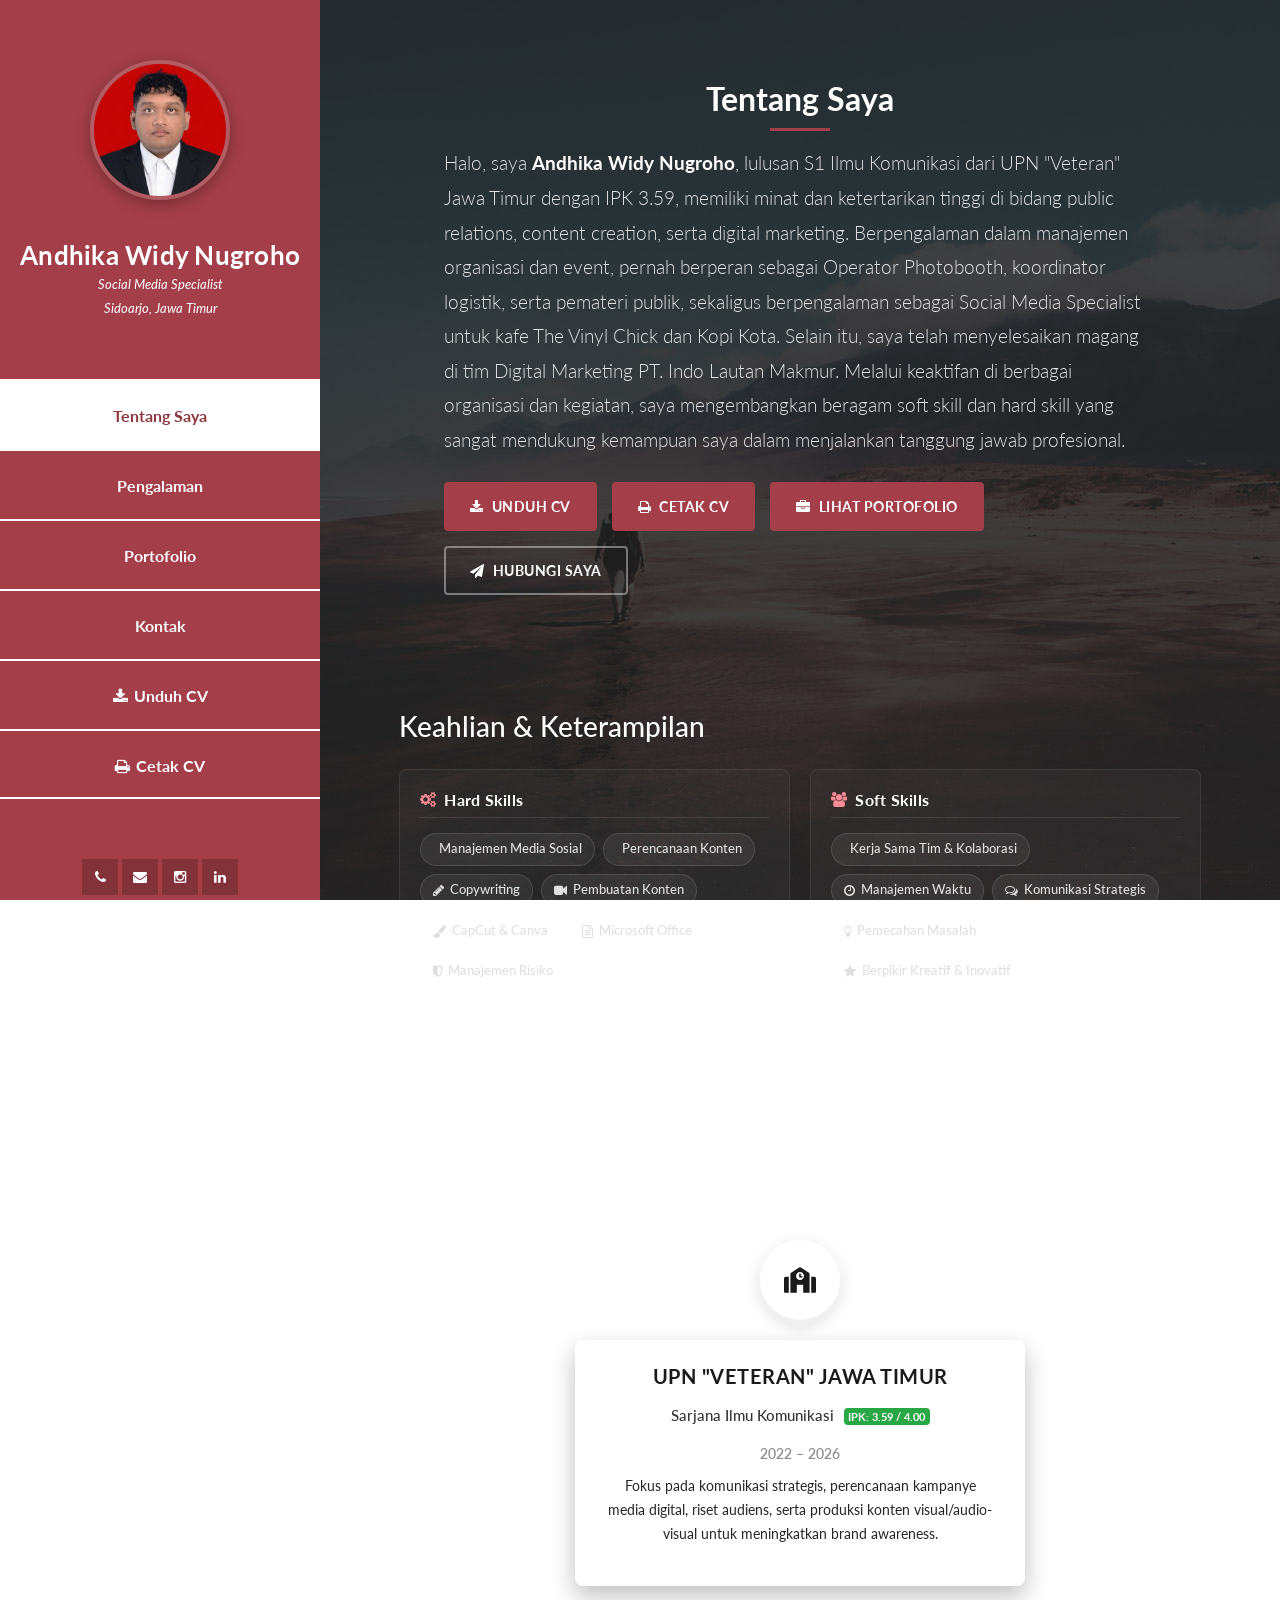
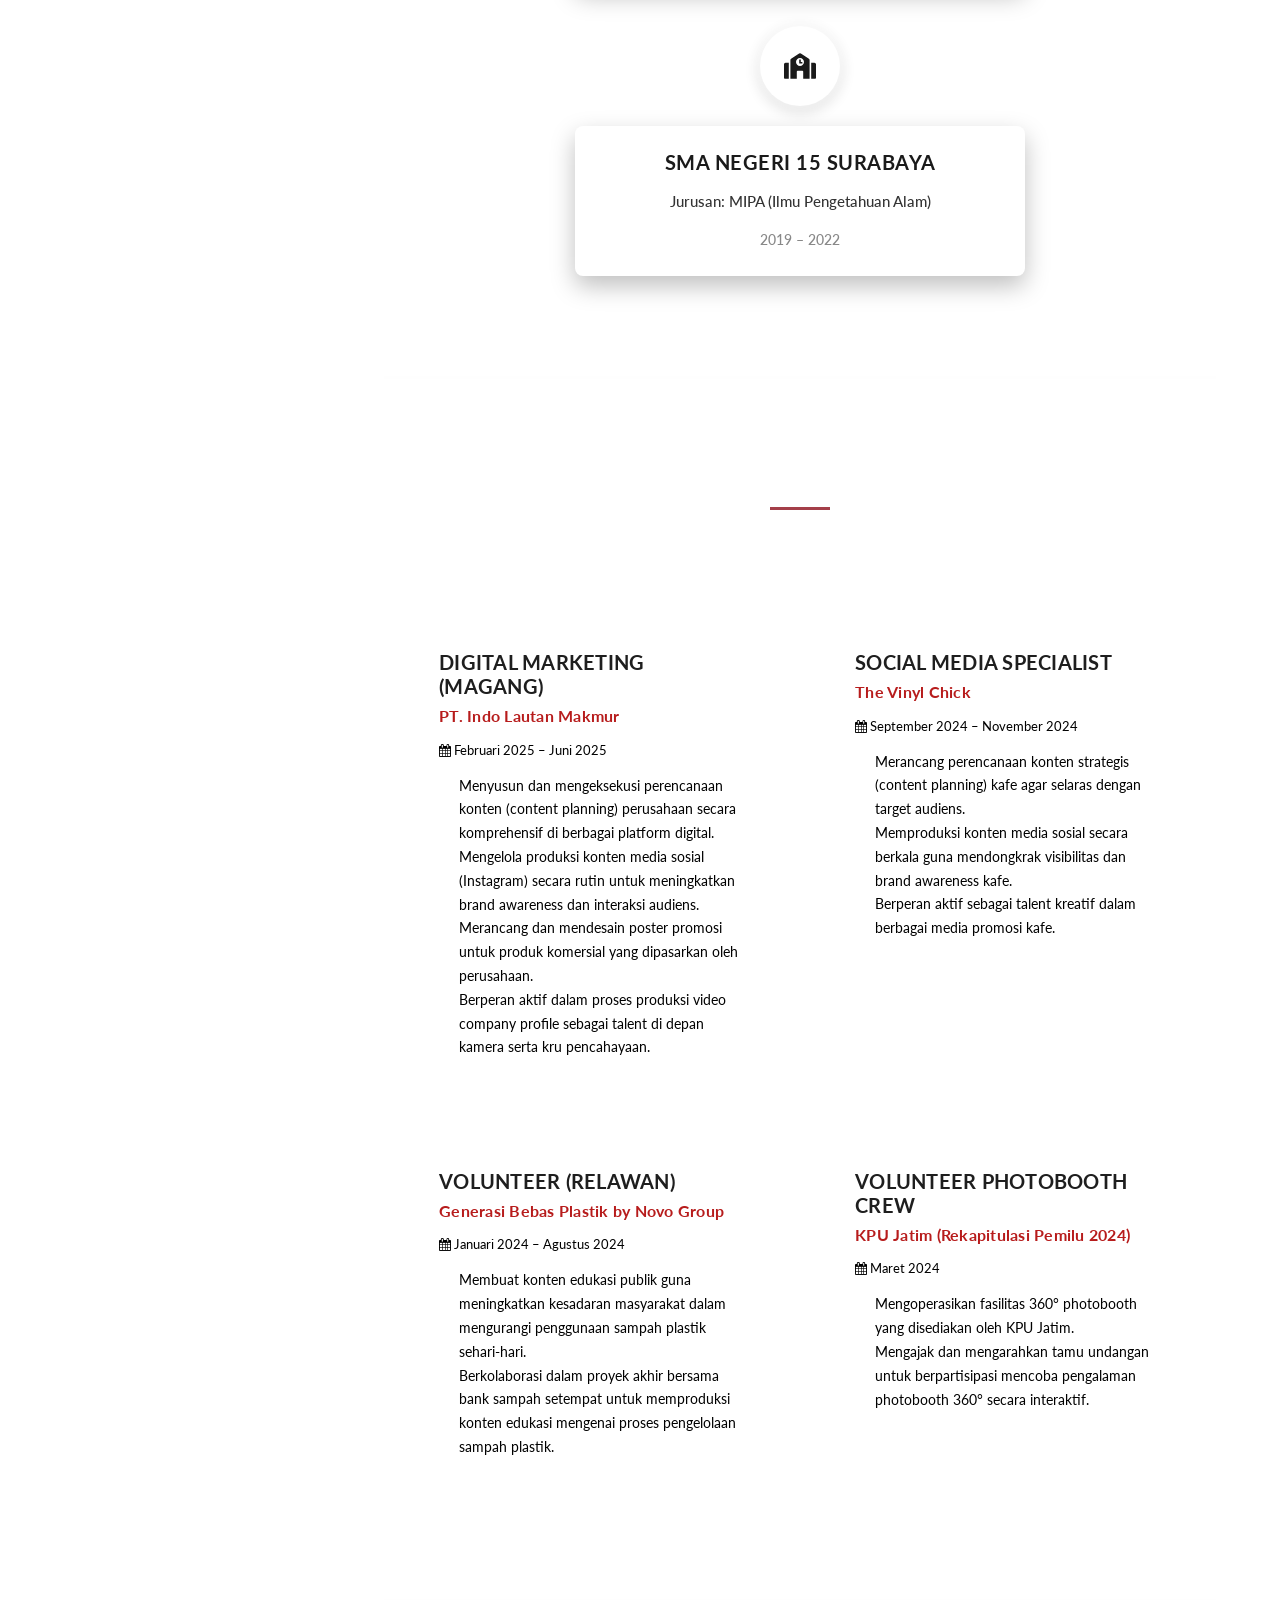
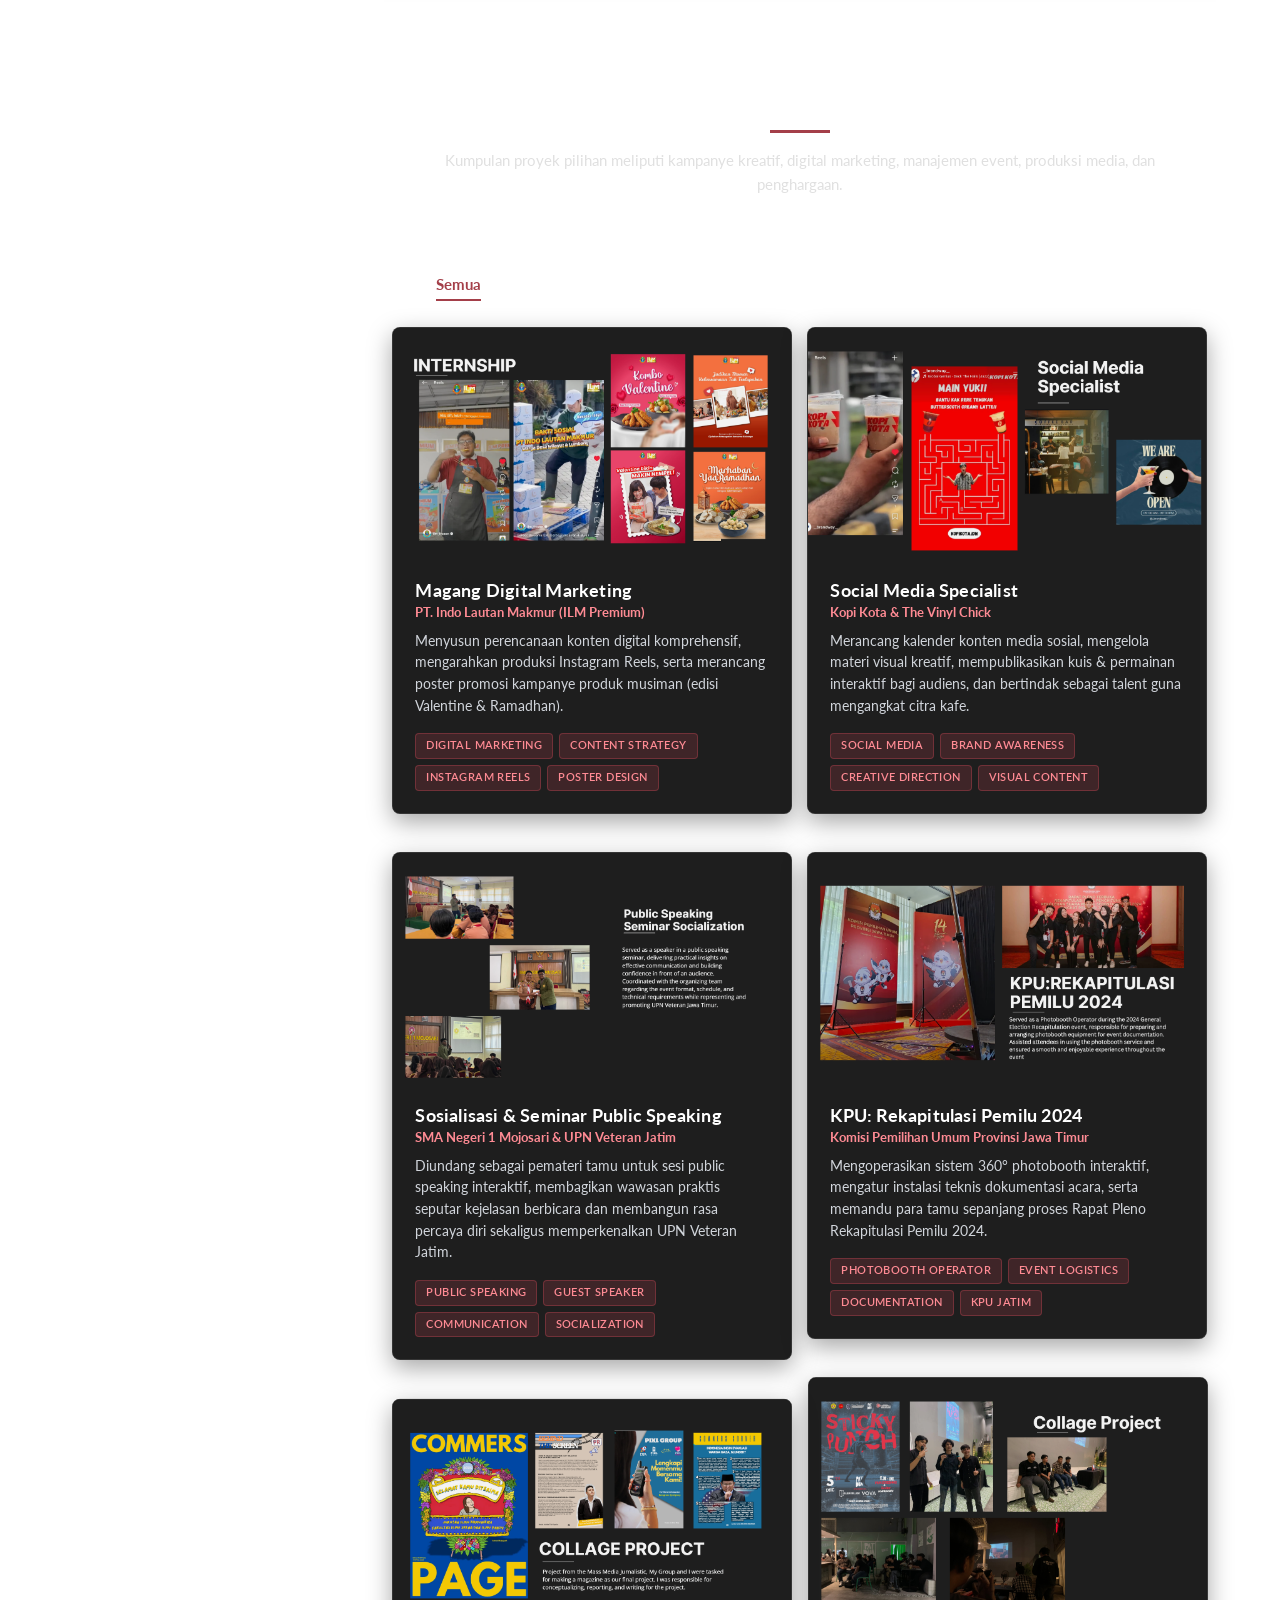
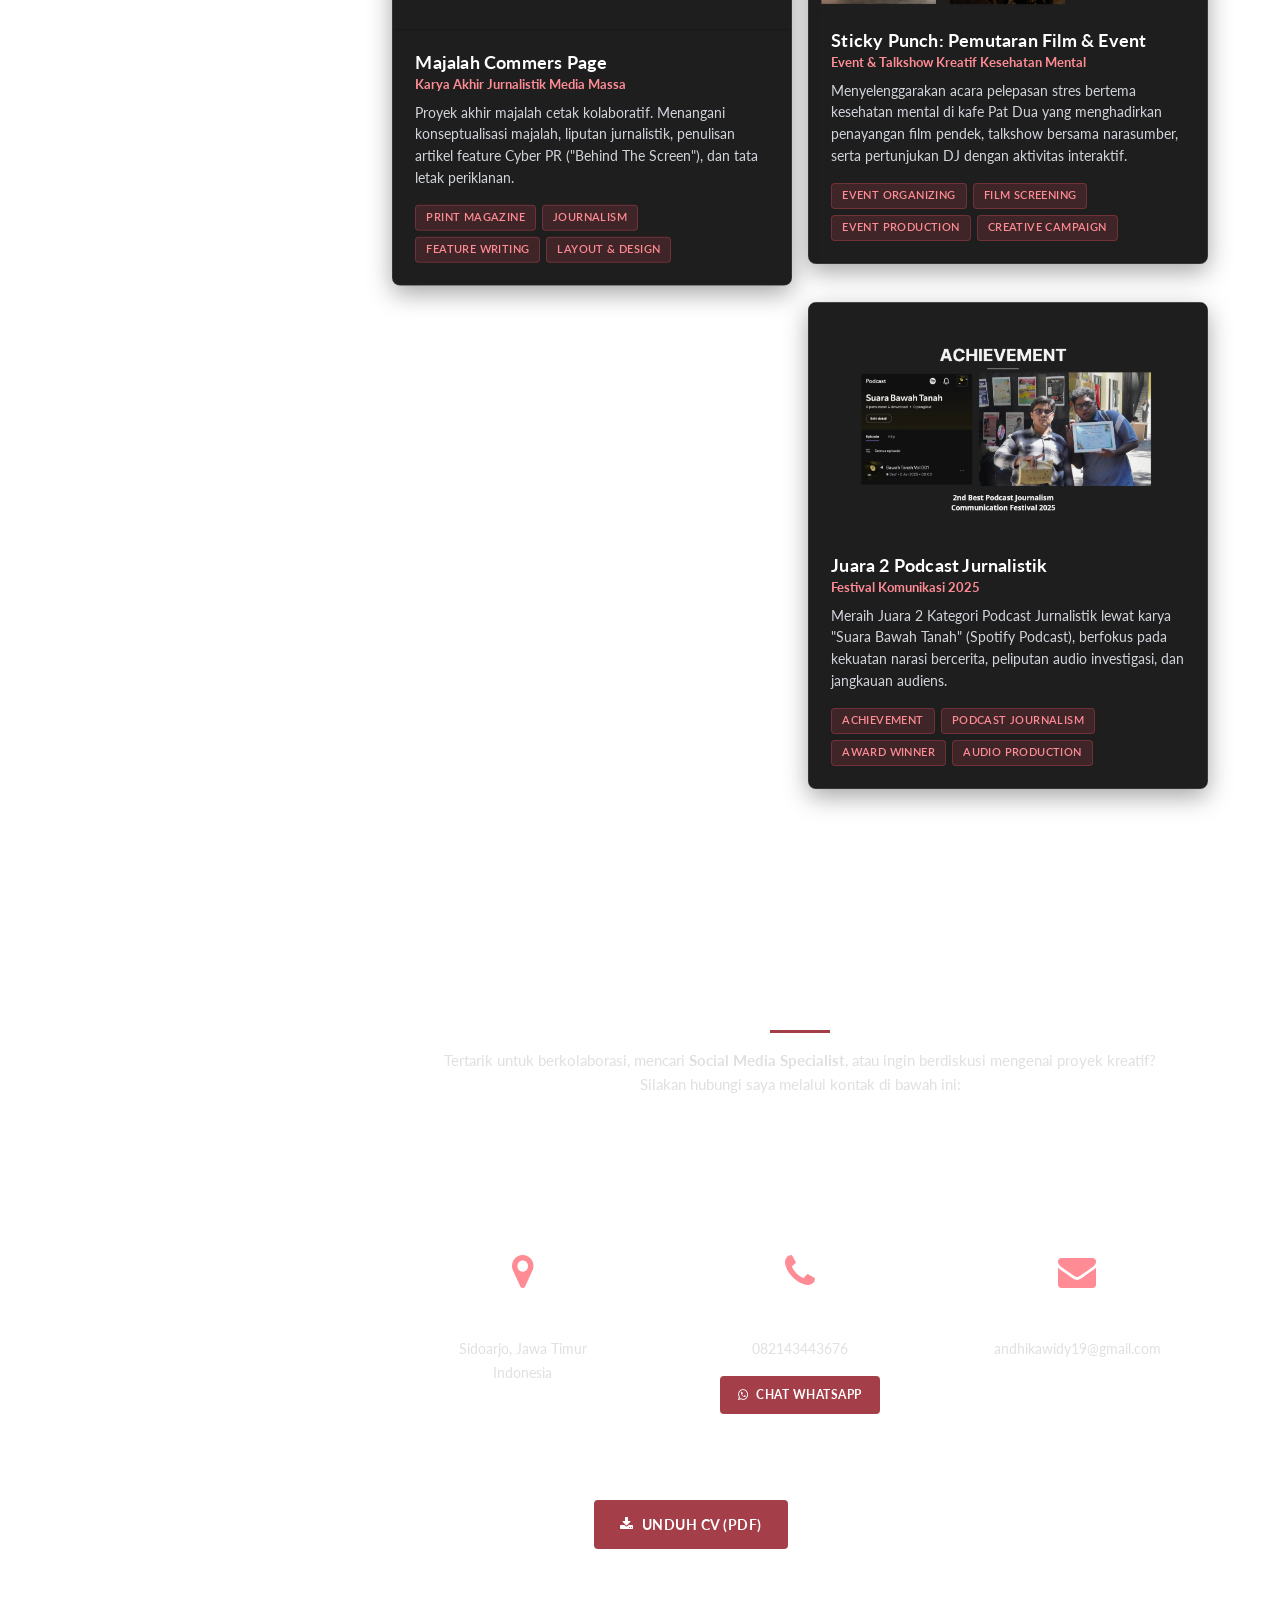
==== commit b3dac582: "Auto update: 2026-10-13 10:11:28" ====
--- a/index.html
+++ b/index.html
@@ -35,17 +35,17 @@
           </div>
           <div class="author-content">
             <h4>Andhika Widy Nugroho</h4>
-            <span>Social Media Specialist <br> Sidoarjo, East Java</span>
+            <span data-i18n="author_subtitle">Social Media Specialist <br> Sidoarjo, East Java</span>
           </div>
           <nav class="main-nav" role="navigation">
             <ul class="main-menu">
-              <li><a href="#section1">About Me</a></li>
-              <li><a href="#section2">Experience</a></li>
-              <li><a href="#section3">Portfolio</a></li>
-              <li><a href="#section4">Contact</a></li>
-              <li><a href="CV-Andhika-Widy-Nugroho.pdf" download="CV - Andhika Widy Nugroho.pdf"><i
+              <li><a href="#section1" data-i18n="nav_about">About Me</a></li>
+              <li><a href="#section2" data-i18n="nav_experience">Experience</a></li>
+              <li><a href="#section3" data-i18n="nav_portfolio">Portfolio</a></li>
+              <li><a href="#section4" data-i18n="nav_contact">Contact</a></li>
+              <li><a href="CV-Andhika-Widy-Nugroho.pdf" download="CV - Andhika Widy Nugroho.pdf" data-i18n="nav_download_cv"><i
                     class="fa fa-download" style="margin-right: 6px;"></i>Download CV</a></li>
-              <li><a href="cv.html" target="_blank"><i class="fa fa-print" style="margin-right: 6px;"></i>Print CV</a>
+              <li><a href="cv.html" target="_blank" data-i18n="nav_print_cv"><i class="fa fa-print" style="margin-right: 6px;"></i>Print CV</a>
               </li>
             </ul>
           </nav>
@@ -66,6 +66,19 @@
               </li>
             </ul>
           </div>
+          <!-- Switch Tombol Bahasa (Indonesia & Inggris) -->
+          <div class="language-switcher-container">
+            <div class="language-switcher" role="group" aria-label="Language Selector">
+              <button type="button" class="lang-btn active" data-lang="id" title="Bahasa Indonesia">
+                <span class="lang-flag">🇮🇩</span>
+                <span class="lang-text">ID</span>
+              </button>
+              <button type="button" class="lang-btn" data-lang="en" title="English">
+                <span class="lang-flag">🇬🇧</span>
+                <span class="lang-text">EN</span>
+              </button>
+            </div>
+          </div>
         </div>
       </div>
     </div>
@@ -74,9 +87,9 @@
     <section class="section about-me" id="section1" data-section="section1">
       <div class="container">
         <div class="section-heading">
-          <h2>About Me</h2>
+          <h2 data-i18n="heading_about">About Me</h2>
           <div class="line-dec"></div>
-          <p class="hero-hook">
+          <p class="hero-hook" data-i18n="hero_hook">
             Hi, I'm <strong>Andhika Widy Nugroho</strong>, a Communication Science graduate from UPN Veteran East Java
             with
             a GPA of 3.59, possessing a strong interest in public relations, content creation, and marketing. I have
@@ -88,11 +101,11 @@
           </p>
           <div class="cta-container">
             <a href="CV-Andhika-Widy-Nugroho.pdf" download="CV - Andhika Widy Nugroho.pdf"
-              class="btn-custom btn-custom-primary"><i class="fa fa-download"></i> Download CV</a>
-            <a href="cv.html" target="_blank" class="btn-custom btn-custom-primary"><i class="fa fa-print"></i> Print
+              class="btn-custom btn-custom-primary" data-i18n="btn_download_cv"><i class="fa fa-download"></i> Download CV</a>
+            <a href="cv.html" target="_blank" class="btn-custom btn-custom-primary" data-i18n="btn_print_cv"><i class="fa fa-print"></i> Print
               CV</a>
-            <a href="#section3" class="btn-custom btn-custom-primary"><i class="fa fa-briefcase"></i> View Portfolio</a>
-            <a href="#section4" class="btn-custom btn-custom-secondary"><i class="fa fa-paper-plane"></i> Contact
+            <a href="#section3" class="btn-custom btn-custom-primary" data-i18n="btn_view_portfolio"><i class="fa fa-briefcase"></i> View Portfolio</a>
+            <a href="#section4" class="btn-custom btn-custom-secondary" data-i18n="btn_contact_me"><i class="fa fa-paper-plane"></i> Contact
               Me</a>
           </div>
         </div>
@@ -101,32 +114,32 @@
         <div class="left-image-post">
           <div class="row">
             <div class="col-md-12">
-              <h3>Skills & Expertise</h3>
+              <h3 data-i18n="heading_skills">Skills & Expertise</h3>
               <div class="skills-grid">
 
                 <!-- Hard Skills -->
                 <div class="skill-category">
-                  <h4><i class="fa fa-cogs"></i> Hard Skills</h4>
+                  <h4 data-i18n="heading_hard_skills"><i class="fa fa-cogs"></i> Hard Skills</h4>
                   <div class="skill-badges">
-                    <span class="skill-badge"><i class="fa fa-hashtag"></i> Social Media Management</span>
-                    <span class="skill-badge"><i class="fa fa-calendar-check-o"></i> Content Planning</span>
-                    <span class="skill-badge"><i class="fa fa-pencil"></i> Copywriting</span>
-                    <span class="skill-badge"><i class="fa fa-video-camera"></i> Content Creation</span>
-                    <span class="skill-badge"><i class="fa fa-paint-brush"></i> CapCut & Canva</span>
-                    <span class="skill-badge"><i class="fa fa-file-text-o"></i> Microsoft Office</span>
-                    <span class="skill-badge"><i class="fa fa-shield"></i> Risk Management</span>
+                    <span class="skill-badge" data-i18n="skill_smm"><i class="fa fa-hashtag"></i> Social Media Management</span>
+                    <span class="skill-badge" data-i18n="skill_content_planning"><i class="fa fa-calendar-check-o"></i> Content Planning</span>
+                    <span class="skill-badge" data-i18n="skill_copywriting"><i class="fa fa-pencil"></i> Copywriting</span>
+                    <span class="skill-badge" data-i18n="skill_content_creation"><i class="fa fa-video-camera"></i> Content Creation</span>
+                    <span class="skill-badge" data-i18n="skill_capcut_canva"><i class="fa fa-paint-brush"></i> CapCut & Canva</span>
+                    <span class="skill-badge" data-i18n="skill_ms_office"><i class="fa fa-file-text-o"></i> Microsoft Office</span>
+                    <span class="skill-badge" data-i18n="skill_risk_mgmt"><i class="fa fa-shield"></i> Risk Management</span>
                   </div>
                 </div>
 
                 <!-- Soft Skills -->
                 <div class="skill-category">
-                  <h4><i class="fa fa-users"></i> Soft Skills</h4>
+                  <h4 data-i18n="heading_soft_skills"><i class="fa fa-users"></i> Soft Skills</h4>
                   <div class="skill-badges">
-                    <span class="skill-badge"><i class="fa fa-handshake-o"></i> Teamwork & Collaboration</span>
-                    <span class="skill-badge"><i class="fa fa-clock-o"></i> Time Management</span>
-                    <span class="skill-badge"><i class="fa fa-comments-o"></i> Strategic Communication</span>
-                    <span class="skill-badge"><i class="fa fa-lightbulb-o"></i> Problem Solving</span>
-                    <span class="skill-badge"><i class="fa fa-star"></i> Creative & Innovative Thinking</span>
+                    <span class="skill-badge" data-i18n="skill_teamwork"><i class="fa fa-handshake-o"></i> Teamwork & Collaboration</span>
+                    <span class="skill-badge" data-i18n="skill_time_mgmt"><i class="fa fa-clock-o"></i> Time Management</span>
+                    <span class="skill-badge" data-i18n="skill_comm"><i class="fa fa-comments-o"></i> Strategic Communication</span>
+                    <span class="skill-badge" data-i18n="skill_problem_solving"><i class="fa fa-lightbulb-o"></i> Problem Solving</span>
+                    <span class="skill-badge" data-i18n="skill_creative_thinking"><i class="fa fa-star"></i> Creative & Innovative Thinking</span>
                   </div>
                 </div>
 
@@ -140,7 +153,7 @@
           <div class="row">
             <div class="col-md-12">
               <div class="education-section">
-                <h3>Education</h3>
+                <h3 data-i18n="heading_education">Education</h3>
                 <div class="timeline-container">
                   <div class="timeline-line"></div>
                   <!-- UPN Veteran Jatim Node -->
@@ -153,10 +166,10 @@
                     </div>
                     <div class="timeline-card">
                       <h4>UPN "VETERAN" JAWA TIMUR</h4>
-                      <p class="timeline-subtitle">Bachelor of Communication Science <span class="badge badge-success"
+                      <p class="timeline-subtitle" data-i18n="edu_upn_degree">Bachelor of Communication Science <span class="badge badge-success"
                           style="background:#28a745; margin-left:6px;">GPA: 3.59 / 4.00</span></p>
                       <p class="timeline-date">2022 – 2026</p>
-                      <p style="margin-top: 8px; font-size: 13.5px; color: #000000da;">
+                      <p style="margin-top: 8px; font-size: 13.5px; color: #000000da;" data-i18n="edu_upn_desc">
                         Focused on strategic communication, digital media campaign planning, audience research, and
                         visual/audio-visual content production to enhance brand awareness.
                       </p>
@@ -172,7 +185,7 @@
                     </div>
                     <div class="timeline-card">
                       <h4>SMA NEGERI 15 SURABAYA</h4>
-                      <p class="timeline-subtitle">Major: Natural Sciences (IPA)</p>
+                      <p class="timeline-subtitle" data-i18n="edu_sma_major">Major: Natural Sciences (IPA)</p>
                       <p class="timeline-date">2019 – 2022</p>
                     </div>
                   </div>
@@ -188,7 +201,7 @@
     <section class="section my-services" id="section2" data-section="section2">
       <div class="container">
         <div class="section-heading">
-          <h2>Work Experience & Organizations</h2>
+          <h2 data-i18n="heading_experience">Work Experience & Organizations</h2>
           <div class="line-dec"></div>
         </div>
 
@@ -196,30 +209,30 @@
         <div class="row">
           <div class="col-md-6">
             <div class="service-item" style="background: #ffffff; border-radius: 8px;">
-              <h4 style="font-size: 20px; color: #1e1e1e;">DIGITAL MARKETING (INTERN)</h4>
-              <h4 style="color: #b71c1c; font-size: 16px; margin-bottom: 12px;">PT. Indo Lautan Makmur</h4>
-              <p style="font-size: 13px; color: #000000; margin-bottom: 12px;"><i class="fa fa-calendar"></i> February
+              <h4 style="font-size: 20px; color: #1e1e1e;" data-i18n="exp_ilm_role">DIGITAL MARKETING (INTERN)</h4>
+              <h4 style="color: #b71c1c; font-size: 16px; margin-bottom: 12px;" data-i18n="exp_ilm_company">PT. Indo Lautan Makmur</h4>
+              <p style="font-size: 13px; color: #000000; margin-bottom: 12px;" data-i18n="exp_ilm_period"><i class="fa fa-calendar"></i> February
                 2025
                 – June 2025</p>
               <ul style="padding-left: 20px; color: #000000; font-size: 14px; line-height: 1.7;">
-                <li>Formulated and executed comprehensive corporate content planning across digital platforms.</li>
-                <li>Managed routine social media content creation (Instagram) to elevate brand awareness and engagement.
+                <li data-i18n="exp_ilm_b1">Formulated and executed comprehensive corporate content planning across digital platforms.</li>
+                <li data-i18n="exp_ilm_b2">Managed routine social media content creation (Instagram) to elevate brand awareness and engagement.
                 </li>
-                <li>Designed promotional posters for commercial products marketed by the company.</li>
-                <li>Actively contributed to company profile video production as on-camera talent and lighting crew.</li>
+                <li data-i18n="exp_ilm_b3">Designed promotional posters for commercial products marketed by the company.</li>
+                <li data-i18n="exp_ilm_b4">Actively contributed to company profile video production as on-camera talent and lighting crew.</li>
               </ul>
             </div>
           </div>
           <div class="col-md-6">
             <div class="service-item" style="background: #ffffff; border-radius: 8px;">
-              <h4 style="font-size: 20px; color: #1e1e1e;">SOCIAL MEDIA SPECIALIST</h4>
-              <h4 style="color: #b71c1c; font-size: 16px; margin-bottom: 12px;">The Vinyl Chick</h4>
-              <p style="font-size: 13px; color: #000000; margin-bottom: 12px;"><i class="fa fa-calendar"></i> September
+              <h4 style="font-size: 20px; color: #1e1e1e;" data-i18n="exp_vinyl_role">SOCIAL MEDIA SPECIALIST</h4>
+              <h4 style="color: #b71c1c; font-size: 16px; margin-bottom: 12px;" data-i18n="exp_vinyl_company">The Vinyl Chick</h4>
+              <p style="font-size: 13px; color: #000000; margin-bottom: 12px;" data-i18n="exp_vinyl_period"><i class="fa fa-calendar"></i> September
                 2024 – November 2024</p>
               <ul style="padding-left: 20px; color: #000000; font-size: 14px; line-height: 1.7;">
-                <li>Developed strategic content plans tailored to resonate with the target audience.</li>
-                <li>Routinely produced creative social media content to boost cafe visibility and brand presence.</li>
-                <li>Actively performed as creative talent across various cafe promotional media.</li>
+                <li data-i18n="exp_vinyl_b1">Developed strategic content plans tailored to resonate with the target audience.</li>
+                <li data-i18n="exp_vinyl_b2">Routinely produced creative social media content to boost cafe visibility and brand presence.</li>
+                <li data-i18n="exp_vinyl_b3">Actively performed as creative talent across various cafe promotional media.</li>
               </ul>
             </div>
           </div>
@@ -229,29 +242,29 @@
         <div class="row">
           <div class="col-md-6">
             <div class="service-item" style="background: #ffffff; border-radius: 8px;">
-              <h4 style="font-size: 20px; color: #1e1e1e;">VOLUNTEER</h4>
-              <h4 style="color: #b71c1c; font-size: 16px; margin-bottom: 12px;">Generasi Bebas Plastik by Novo Group
+              <h4 style="font-size: 20px; color: #1e1e1e;" data-i18n="exp_novo_role">VOLUNTEER</h4>
+              <h4 style="color: #b71c1c; font-size: 16px; margin-bottom: 12px;" data-i18n="exp_novo_company">Generasi Bebas Plastik by Novo Group
               </h4>
-              <p style="font-size: 13px; color: #000000; margin-bottom: 12px;"><i class="fa fa-calendar"></i> January
+              <p style="font-size: 13px; color: #000000; margin-bottom: 12px;" data-i18n="exp_novo_period"><i class="fa fa-calendar"></i> January
                 2024
                 – August 2024</p>
               <ul style="padding-left: 20px; color: #000000; font-size: 14px; line-height: 1.7;">
-                <li>Produced public educational content to raise awareness about reducing daily plastic waste.</li>
-                <li>Collaborated on a community final project with local waste banks to create educational media
+                <li data-i18n="exp_novo_b1">Produced public educational content to raise awareness about reducing daily plastic waste.</li>
+                <li data-i18n="exp_novo_b2">Collaborated on a community final project with local waste banks to create educational media
                   regarding plastic waste recycling.</li>
               </ul>
             </div>
           </div>
           <div class="col-md-6">
             <div class="service-item" style="background: #ffffff; border-radius: 8px;">
-              <h4 style="font-size: 20px; color: #1e1e1e;">VOLUNTEER PHOTOBOOTH CREW</h4>
-              <h4 style="color: #b71c1c; font-size: 16px; margin-bottom: 12px;">KPU Jatim (2024 Election Recapitulation)
+              <h4 style="font-size: 20px; color: #1e1e1e;" data-i18n="exp_kpu_role">VOLUNTEER PHOTOBOOTH CREW</h4>
+              <h4 style="color: #b71c1c; font-size: 16px; margin-bottom: 12px;" data-i18n="exp_kpu_company">KPU Jatim (2024 Election Recapitulation)
               </h4>
-              <p style="font-size: 13px; color: #000000; margin-bottom: 12px;"><i class="fa fa-calendar"></i> March 2024
+              <p style="font-size: 13px; color: #000000; margin-bottom: 12px;" data-i18n="exp_kpu_period"><i class="fa fa-calendar"></i> March 2024
               </p>
               <ul style="padding-left: 20px; color: #000000; font-size: 14px; line-height: 1.7;">
-                <li>Operated interactive 360° photobooth equipment provided by KPU Jatim.</li>
-                <li>Welcomed and guided event guests to participate interactively in the 360° photobooth experience.
+                <li data-i18n="exp_kpu_b1">Operated interactive 360° photobooth equipment provided by KPU Jatim.</li>
+                <li data-i18n="exp_kpu_b2">Welcomed and guided event guests to participate interactively in the 360° photobooth experience.
                 </li>
               </ul>
             </div>
@@ -259,14 +272,15 @@
         </div>
       </div>
     </section>
+
 
     <!-- Section 3: Portfolio -->
     <section class="section my-work" id="section3" data-section="section3">
       <div class="container">
         <div class="section-heading">
-          <h2>Portfolio</h2>
+          <h2 data-i18n="heading_portfolio">Portfolio</h2>
           <div class="line-dec"></div>
-          <p style="color: #e0e0e0; font-size: 15px; margin-top: 15px;">
+          <p style="color: #e0e0e0; font-size: 15px; margin-top: 15px;" data-i18n="portfolio_subtitle">
             A showcase of selected creative campaigns, digital marketing, event management, media production, and achievements.
           </p>
         </div>
@@ -274,17 +288,17 @@
           <div class="isotope-wrapper">
             <form class="isotope-toolbar">
               <label><input type="radio" data-type="*" checked="" name="isotope-filter" />
-                <span>All</span></label>
+                <span data-i18n="filter_all">All</span></label>
               <label><input type="radio" data-type="marketing" name="isotope-filter" />
-                <span>Marketing & Internship</span></label>
+                <span data-i18n="filter_marketing">Marketing & Internship</span></label>
               <label><input type="radio" data-type="social" name="isotope-filter" />
-                <span>Social Media</span></label>
+                <span data-i18n="filter_social">Social Media</span></label>
               <label><input type="radio" data-type="events" name="isotope-filter" />
-                <span>Events & Speaking</span></label>
+                <span data-i18n="filter_events">Events & Speaking</span></label>
               <label><input type="radio" data-type="creative" name="isotope-filter" />
-                <span>College Projects</span></label>
+                <span data-i18n="filter_creative">College Projects</span></label>
               <label><input type="radio" data-type="achievement" name="isotope-filter" />
-                <span>Achievements</span></label>
+                <span data-i18n="filter_achievement">Achievements</span></label>
             </form>
             <div class="isotope-box">
 
@@ -297,9 +311,9 @@
                     </a>
                   </div>
                   <div class="card-info">
-                    <h4>Digital Marketing Internship</h4>
-                    <p class="card-subtitle">PT. Indo Lautan Makmur (ILM Premium)</p>
-                    <p>Formulated comprehensive digital content planning, directed Instagram Reels production, and crafted promotional posters for seasonal product campaigns (Valentine & Ramadan editions).</p>
+                    <h4 data-i18n="port_1_title">Digital Marketing Internship</h4>
+                    <p class="card-subtitle" data-i18n="port_1_subtitle">PT. Indo Lautan Makmur (ILM Premium)</p>
+                    <p data-i18n="port_1_desc">Formulated comprehensive digital content planning, directed Instagram Reels production, and crafted promotional posters for seasonal product campaigns (Valentine & Ramadan editions).</p>
                     <div class="card-tags">
                       <span class="card-tag">Digital Marketing</span>
                       <span class="card-tag">Content Strategy</span>
@@ -319,9 +333,9 @@
                     </a>
                   </div>
                   <div class="card-info">
-                    <h4>Social Media Specialist</h4>
-                    <p class="card-subtitle">Kopi Kota & The Vinyl Chick</p>
-                    <p>Designed tailored social media calendars, managed creative visual assets, published interactive audience quizzes & games, and acted as talent to elevate cafe brand presence.</p>
+                    <h4 data-i18n="port_2_title">Social Media Specialist</h4>
+                    <p class="card-subtitle" data-i18n="port_2_subtitle">Kopi Kota & The Vinyl Chick</p>
+                    <p data-i18n="port_2_desc">Designed tailored social media calendars, managed creative visual assets, published interactive audience quizzes & games, and acted as talent to elevate cafe brand presence.</p>
                     <div class="card-tags">
                       <span class="card-tag">Social Media</span>
                       <span class="card-tag">Brand Awareness</span>
@@ -341,9 +355,9 @@
                     </a>
                   </div>
                   <div class="card-info">
-                    <h4>Public Speaking Seminar Socialization</h4>
-                    <p class="card-subtitle">SMA Negeri 1 Mojosari & UPN Veteran Jatim</p>
-                    <p>Invited as a guest speaker to conduct interactive public speaking sessions, sharing actionable insights on communication clarity and confidence building while promoting UPN Veteran Jatim.</p>
+                    <h4 data-i18n="port_3_title">Public Speaking Seminar Socialization</h4>
+                    <p class="card-subtitle" data-i18n="port_3_subtitle">SMA Negeri 1 Mojosari & UPN Veteran Jatim</p>
+                    <p data-i18n="port_3_desc">Invited as a guest speaker to conduct interactive public speaking sessions, sharing actionable insights on communication clarity and confidence building while promoting UPN Veteran Jatim.</p>
                     <div class="card-tags">
                       <span class="card-tag">Public Speaking</span>
                       <span class="card-tag">Guest Speaker</span>
@@ -363,9 +377,9 @@
                     </a>
                   </div>
                   <div class="card-info">
-                    <h4>KPU: Rekapitulasi Pemilu 2024</h4>
-                    <p class="card-subtitle">Komisi Pemilihan Umum Provinsi Jawa Timur</p>
-                    <p>Operated 360° interactive photobooth systems, arranged event documentation technical setups, and guided guests throughout the 2024 General Election Recapitulation Plenary.</p>
+                    <h4 data-i18n="port_4_title">KPU: Rekapitulasi Pemilu 2024</h4>
+                    <p class="card-subtitle" data-i18n="port_4_subtitle">Komisi Pemilihan Umum Provinsi Jawa Timur</p>
+                    <p data-i18n="port_4_desc">Operated 360° interactive photobooth systems, arranged event documentation technical setups, and guided guests throughout the 2024 General Election Recapitulation Plenary.</p>
                     <div class="card-tags">
                       <span class="card-tag">Photobooth Operator</span>
                       <span class="card-tag">Event Logistics</span>
@@ -385,9 +399,9 @@
                     </a>
                   </div>
                   <div class="card-info">
-                    <h4>Sticky Punch: Screening & Event</h4>
-                    <p class="card-subtitle">Creative Mental Health Event & Talkshow</p>
-                    <p>Organized a unique mental health stress-release event at Pat Dua cafe featuring short film screenings, artist talkshows, and DJ performances with engaging interactive activities.</p>
+                    <h4 data-i18n="port_5_title">Sticky Punch: Screening & Event</h4>
+                    <p class="card-subtitle" data-i18n="port_5_subtitle">Creative Mental Health Event & Talkshow</p>
+                    <p data-i18n="port_5_desc">Organized a unique mental health stress-release event at Pat Dua cafe featuring short film screenings, artist talkshows, and DJ performances with engaging interactive activities.</p>
                     <div class="card-tags">
                       <span class="card-tag">Event Organizing</span>
                       <span class="card-tag">Film Screening</span>
@@ -407,9 +421,9 @@
                     </a>
                   </div>
                   <div class="card-info">
-                    <h4>Commers Page Magazine</h4>
-                    <p class="card-subtitle">Mass Media Journalism Capstone</p>
-                    <p>Collaborative printed magazine final project. Handled magazine conceptualization, journalistic reporting, Cyber PR feature writing ("Behind The Screen"), and advertising layout.</p>
+                    <h4 data-i18n="port_6_title">Commers Page Magazine</h4>
+                    <p class="card-subtitle" data-i18n="port_6_subtitle">Mass Media Journalism Capstone</p>
+                    <p data-i18n="port_6_desc">Collaborative printed magazine final project. Handled magazine conceptualization, journalistic reporting, Cyber PR feature writing ("Behind The Screen"), and advertising layout.</p>
                     <div class="card-tags">
                       <span class="card-tag">Print Magazine</span>
                       <span class="card-tag">Journalism</span>
@@ -429,9 +443,9 @@
                     </a>
                   </div>
                   <div class="card-info">
-                    <h4>2nd Best Podcast Journalism Award</h4>
-                    <p class="card-subtitle">Communication Festival 2025</p>
-                    <p>Recognized as 2nd Best in Podcast Journalism for producing "Suara Bawah Tanah" (Spotify Podcast), focusing on impactful storytelling, investigative audio reporting, and audience reach.</p>
+                    <h4 data-i18n="port_7_title">2nd Best Podcast Journalism Award</h4>
+                    <p class="card-subtitle" data-i18n="port_7_subtitle">Communication Festival 2025</p>
+                    <p data-i18n="port_7_desc">Recognized as 2nd Best in Podcast Journalism for producing "Suara Bawah Tanah" (Spotify Podcast), focusing on impactful storytelling, investigative audio reporting, and audience reach.</p>
                     <div class="card-tags">
                       <span class="card-tag">Achievement</span>
                       <span class="card-tag">Podcast Journalism</span>
@@ -452,9 +466,9 @@
     <section class="section contact-me" id="section4" data-section="section4">
       <div class="container">
         <div class="section-heading">
-          <h2>Contact</h2>
+          <h2 data-i18n="heading_contact">Contact</h2>
           <div class="line-dec"></div>
-          <p style="color: #e0e0e0; font-size: 15px; margin-top: 15px;">
+          <p style="color: #e0e0e0; font-size: 15px; margin-top: 15px;" data-i18n="contact_intro">
             Interested in collaborating, looking for a <strong>Social Media Specialist</strong>, or wishing to discuss
             creative projects? Feel free to reach out via the contact options below:
           </p>
@@ -465,8 +479,8 @@
           <div class="col-md-4">
             <div class="service-item text-center" style="padding: 30px 20px;">
               <i class="fa fa-map-marker" style="font-size: 38px; color: #ff8b94; margin-bottom: 15px;"></i>
-              <h4 style="font-size: 18px; margin-bottom: 10px;">Location</h4>
-              <p style="font-size: 14px; color: #e0e0e0;">Sidoarjo, East Java<br>Indonesia</p>
+              <h4 style="font-size: 18px; margin-bottom: 10px;" data-i18n="contact_loc_title">Location</h4>
+              <p style="font-size: 14px; color: #e0e0e0;" data-i18n="contact_loc_val">Sidoarjo, East Java<br>Indonesia</p>
             </div>
           </div>
 
@@ -474,10 +488,10 @@
           <div class="col-md-4">
             <div class="service-item text-center" style="padding: 30px 20px;">
               <i class="fa fa-phone" style="font-size: 38px; color: #ff8b94; margin-bottom: 15px;"></i>
-              <h4 style="font-size: 18px; margin-bottom: 10px;">Phone / WhatsApp</h4>
+              <h4 style="font-size: 18px; margin-bottom: 10px;" data-i18n="contact_phone_title">Phone / WhatsApp</h4>
               <p style="font-size: 14px; color: #e0e0e0; margin-bottom: 15px;">082143443676</p>
               <a href="https://wa.me/6282143443676" target="_blank" class="btn-custom btn-custom-primary"
-                style="padding: 8px 16px; font-size: 12px;">
+                style="padding: 8px 16px; font-size: 12px;" data-i18n="contact_phone_btn">
                 <i class="fa fa-whatsapp"></i> Chat on WhatsApp
               </a>
             </div>
@@ -487,10 +501,10 @@
           <div class="col-md-4">
             <div class="service-item text-center" style="padding: 30px 20px;">
               <i class="fa fa-envelope" style="font-size: 38px; color: #ff8b94; margin-bottom: 15px;"></i>
-              <h4 style="font-size: 18px; margin-bottom: 10px;">Email</h4>
+              <h4 style="font-size: 18px; margin-bottom: 10px;" data-i18n="contact_email_title">Email</h4>
               <p style="font-size: 14px; color: #e0e0e0; margin-bottom: 15px;">andhikawidy19@gmail.com</p>
               <a href="mailto:andhikawidy19@gmail.com" class="btn-custom btn-custom-secondary"
-                style="padding: 8px 16px; font-size: 12px;">
+                style="padding: 8px 16px; font-size: 12px;" data-i18n="contact_email_btn">
                 <i class="fa fa-paper-plane"></i> Send Email
               </a>
             </div>
@@ -500,10 +514,10 @@
         <!-- Direct Actions Bar -->
         <div class="text-center" style="margin-top: 40px;">
           <a href="CV-Andhika-Widy-Nugroho.pdf" download="CV - Andhika Widy Nugroho.pdf"
-            class="btn-custom btn-custom-primary" style="margin: 6px;">
+            class="btn-custom btn-custom-primary" style="margin: 6px;" data-i18n="btn_download_cv_pdf">
             <i class="fa fa-download"></i> Download CV (PDF)
           </a>
-          <a href="cv.html" target="_blank" class="btn-custom btn-custom-secondary" style="margin: 6px;">
+          <a href="cv.html" target="_blank" class="btn-custom btn-custom-secondary" style="margin: 6px;" data-i18n="btn_view_print_cv">
             <i class="fa fa-print"></i> View & Print CV
           </a>
         </div>
@@ -521,6 +535,7 @@
   <script src="assets/js/owl-carousel.js"></script>
   <script src="assets/js/lightbox.js"></script>
   <script src="assets/js/custom.js"></script>
+  <script src="assets/js/translations.js"></script>
   <script>
     $(".main-menu li:first").addClass("active");
 
--- a/assets/css/custom-portfolio.css
+++ b/assets/css/custom-portfolio.css
@@ -406,3 +406,65 @@
     font-weight: 500;
 }
 
+/* 6. Language Switcher (Sidebar & CV) */
+.language-switcher-container {
+    display: flex;
+    justify-content: center;
+    align-items: center;
+    margin-top: 16px;
+    margin-bottom: 8px;
+    width: 100%;
+}
+
+.language-switcher {
+    display: inline-flex;
+    align-items: center;
+    background: rgba(0, 0, 0, 0.45);
+    border: 1px solid rgba(255, 255, 255, 0.18);
+    border-radius: 30px;
+    padding: 3px;
+    gap: 4px;
+    backdrop-filter: blur(10px);
+    box-shadow: 0 4px 14px rgba(0, 0, 0, 0.35);
+    transition: all 0.3s ease;
+}
+
+.language-switcher .lang-btn {
+    border: none;
+    background: transparent;
+    color: #d1d5db;
+    padding: 6px 14px;
+    border-radius: 20px;
+    font-size: 11.5px;
+    font-weight: 700;
+    letter-spacing: 0.5px;
+    cursor: pointer;
+    display: inline-flex;
+    align-items: center;
+    gap: 6px;
+    transition: all 0.25s cubic-bezier(0.4, 0, 0.2, 1);
+    outline: none;
+}
+
+.language-switcher .lang-btn:hover {
+    color: #ffffff;
+    background: rgba(255, 255, 255, 0.12);
+}
+
+.language-switcher .lang-btn.active {
+    background: linear-gradient(135deg, #a43f49 0%, #c0392b 100%);
+    color: #ffffff;
+    box-shadow: 0 3px 10px rgba(164, 63, 73, 0.55);
+    transform: scale(1.02);
+}
+
+.language-switcher .lang-flag {
+    font-size: 14px;
+    line-height: 1;
+}
+
+.language-switcher .lang-text {
+    font-size: 11px;
+    font-weight: 700;
+}
+
